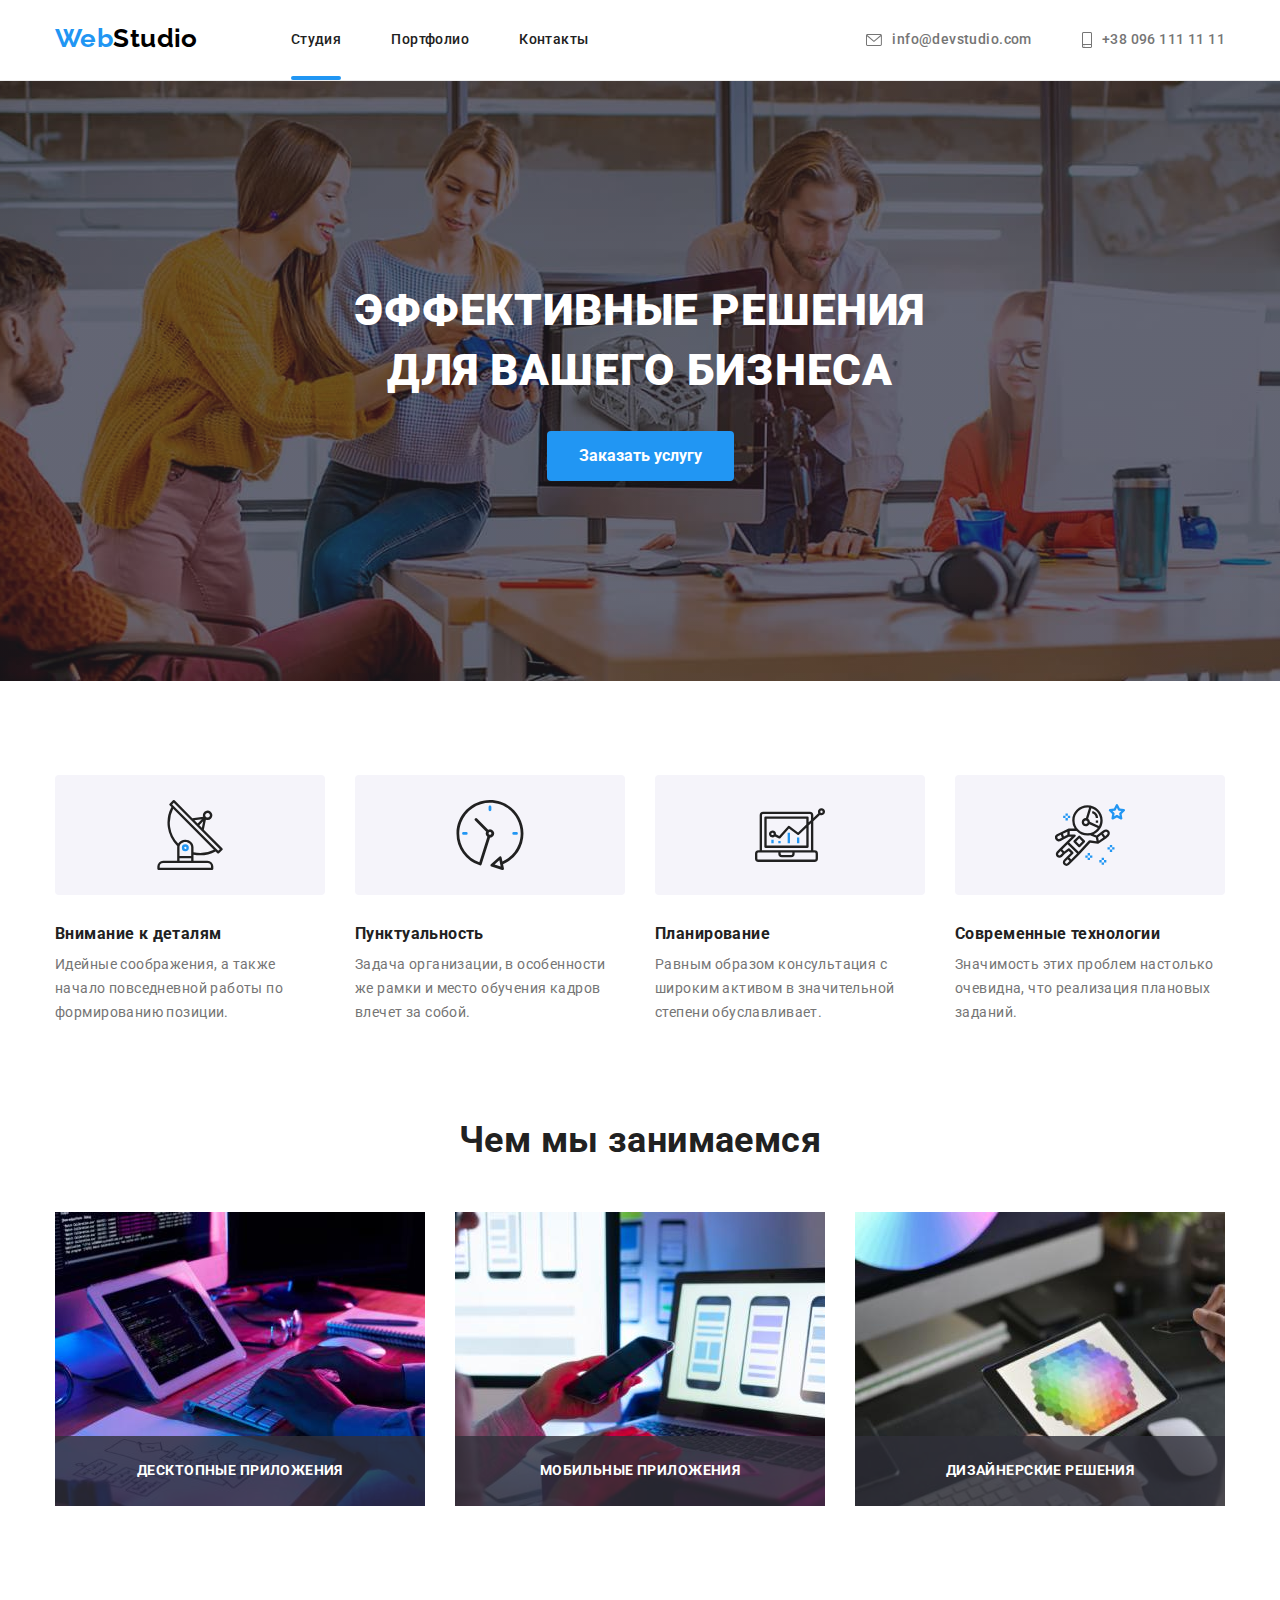
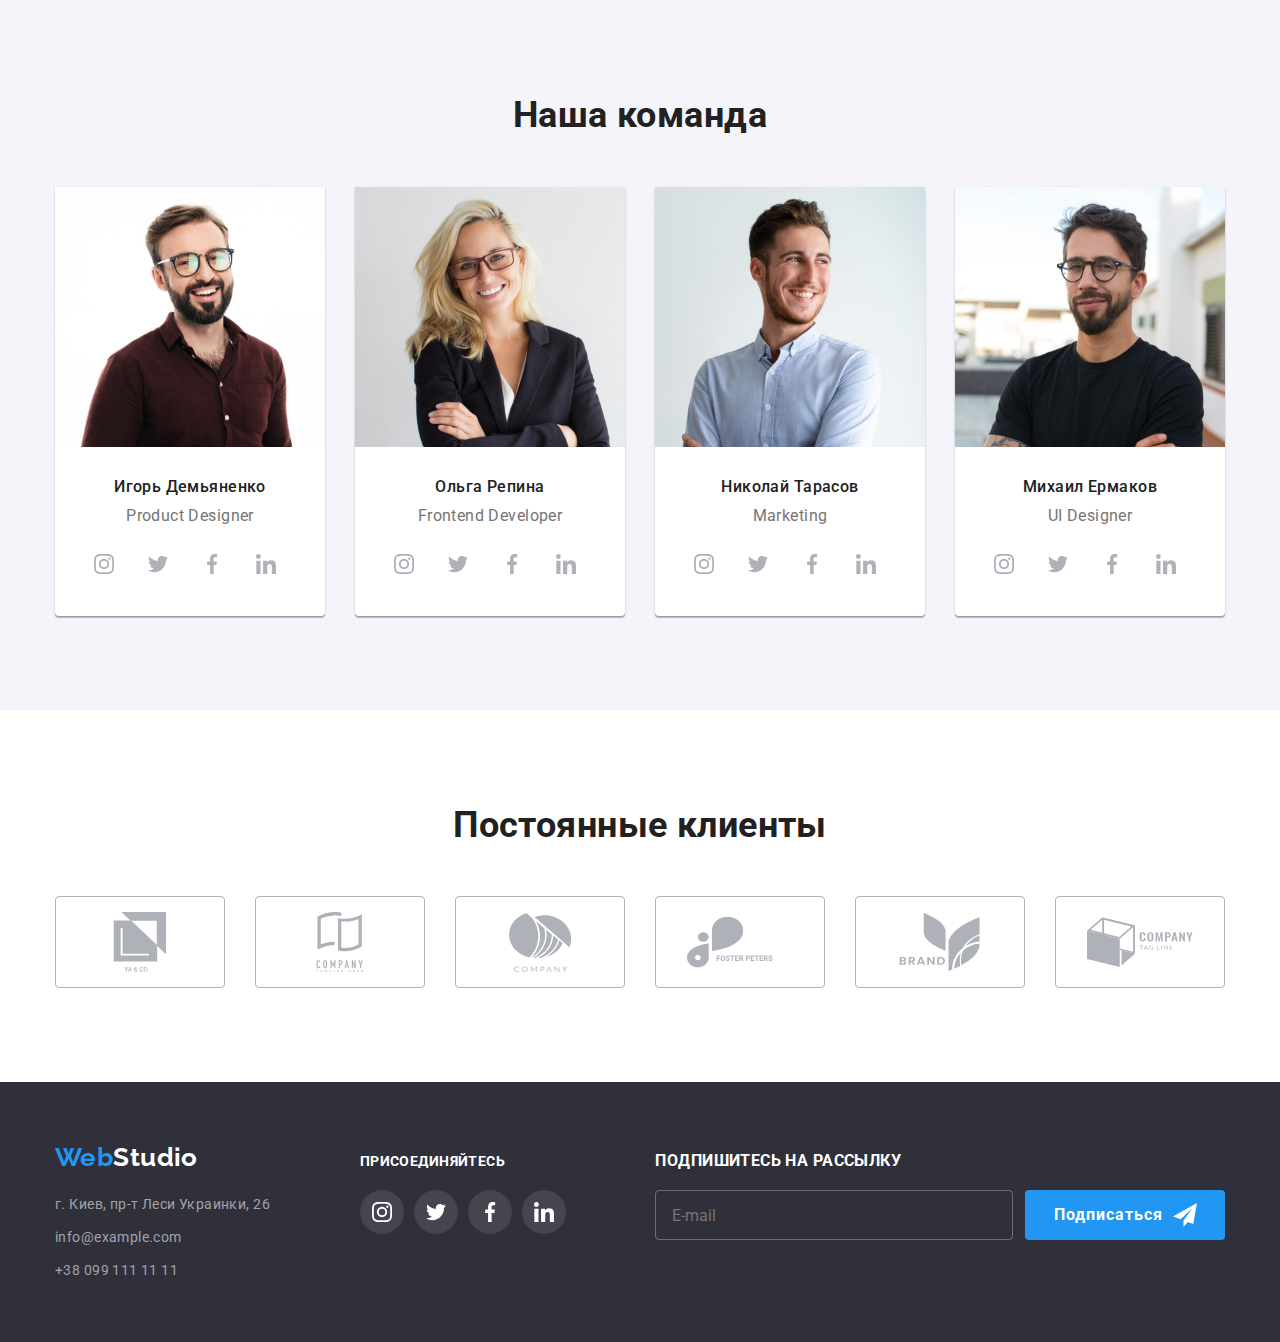
==== index.html @ 9d86557b "файлы с дз 7" ====
<!DOCTYPE html>
<html lang="ru">
<head>
<meta charset="UTF-8">
<meta name="viewport" content="width=device-width, initial-scale=1.0">
<title>Web Studio</title>
<link href="https://fonts.googleapis.com/css2?family=Raleway:wght@700&family=Roboto:wght@400;500;700;900&display=swap"
    rel="stylesheet">
<link rel="stylesheet" href="./css/modern-normalize.css">
<link rel="stylesheet" href="./css/main.min.css">
</head>
<body>

    <!-- header -->
    <header class="header">
        <div class="container header-container">
            <nav class="header-navigation">
                <a href="./index.html" class="header-logo__web">Web<span class="header-logo__studio">Studio</span></a>
                <ul class="header-nav">
                    <li class="header-nav__item">
                        <a href="./index.html" class="header-nav__link active">Студия</a>
                    </li>
                    <li class="header-nav__item">
                        <a href="./portfolio.html" class="header-nav__link">Портфолио</a>
                    </li>
                    <li class="header-nav__item">
                        <a href="#" class="header-nav__link">Контакты</a>
                    </li>
                </ul>
            </nav>
            <ul class="contacts">
                <li class="contacts__item">
                    <a href="mailto:info@devstudio.com" class="contacts__link">
                        <svg class="contacts__icon-mail" width="16" height="12">
                            <use href="./images/icons.svg#icon-envelope-hover"></use>
                        </svg>
                        info@devstudio.com
                    </a>
                </li>
                <li class="contacts__item">
                    <a href="tel:+380961111111" class="contacts__link">
                        <svg class="contacts__icon-smartphone" width="10" height="16">
                            <use href="./images/icons.svg#icon-smartphone"></use>
                        </svg>
                        +38 096 111 11 11
                    </a>
                </li>  
            </ul>
        </div>
    </header>

    <!-- main -->
    <main>
        <!-- hero section-->
        <section class="hero-section">
            <div class="container hero">
                <h1 class="hero__title">Эффективные решения для вашего бизнеса</h1>
                <button type="button" class="hero__button" data-modal-open>Заказать услугу</button>
            </div>
        </section>
        

        <!--feature section-->
        
        <section class="section feature-correct-section">
            <div class="container">
                <h2 class="visually-hidden">Особенности</h2>
                <ul class="feature">
                <li class="feature__item">
                    <div class="feature__icon-container">
                    <svg class="feature__icon" width="70" height="70">
                        <use href="./images/icons.svg#icon-antenna-1"></use>
                    </svg>
                    </div>
                    <h3 class="feature__title">Внимание к деталям</h3>
                    <p class="feature__text">Идейные соображения, а также начало повседневной работы по формированию позиции.</p>
                </li>
                <li class="feature__item">
                    <div class="feature__icon-container">
                    <svg class="pecularities-icon" width="70" height="70">
                        <use href="./images/icons.svg#icon-clock-1"></use>
                    </svg>
                    </div>
                    <h3 class="feature__title">Пунктуальность</h3>
                    <p class="feature__text">Задача организации, в особенности же рамки и место обучения кадров влечет за собой.</p>
                </li>
                <li class="feature__item">
                    <div class="feature__icon-container">
                    <svg class="pecularities-icon" width="70" height="70">
                        <use href="./images/icons.svg#icon-diagram-1"></use>
                    </svg>
                    </div>
                    <h3 class="feature__title">Планирование</h3>
                    <p class="feature__text">Равным образом консультация с широким активом в значительной степени обуславливает.</p>
                </li>
                <li class="feature__item">
                    <div class="feature__icon-container">
                    <svg class="pecularities-icon" width="70" height="70">
                        <use href="./images/icons.svg#icon-astronaut-1"></use>
                    </svg>
                    </div>
                    <h3 class="feature__title">Современные технологии</h3>
                    <p class="feature__text">Значимость этих проблем настолько очевидна, что реализация плановых заданий.</p>  
                </li>
                </ul>
            </div>
        </section>
        

        <!--what we do-->
        
        <section class="section">
            <div class="container employment">
                <h2 class="employment__title">Чем мы занимаемся</h2>

                <!--images what we do-->
                <ul class="employment__list">
                    <li class="employment__item">
                        <img src="./images/device1.jpg" alt="device1" width="370">
                        <p class="employment__text">Десктопные приложения</p>
                    </li>
                    <li class="employment__item">
                        <img src="./images/device2.jpg" alt="device2" width="370">
                        <p class="employment__text">Мобильные приложения</p>
                    </li>
                    <li class="employment__item">
                        <img src="./images/device3.jpg" alt="device3" width="370">
                        <p class="employment__text">Дизайнерские решения</p>
                    </li>
                </ul>
            </div>
        </section>

        <!--our team-->

        <section class="section team-correct-section">
            <div class="container team">
                <h2 class="team__title">Наша команда</h2>

                <!--photo our team-->
                <ul class="team__list">
                    <li class="team__item">
                        <img src="./images/igordemianenko.jpg" alt="Игорь Демьяненко" width="270">
                        <h3 class="team__subtitle">Игорь Демьяненко</h3>
                        <p class="team__text">Product Designer</p>
                        <ul class="team__social social-list">
                            <li class="social-list__item">
                                <a href="" class="social-list__link">
                                    <svg class="social-list__icon" width="20" height="20">
                                        <use href="./images/icons.svg#icon-instagram"></use>
                                    </svg>
                                </a>
                            </li>
                            <li class="social-list__item">
                                <a href="" class="social-list__link">
                                    <svg class="social-list__icon" width="20" height="20">
                                        <use href="./images/icons.svg#icon-twitter"></use>
                                    </svg>
                                </a>
                            </li>
                            <li class="social-list__item">
                                <a href="" class="social-list__link">
                                    <svg class="social-list__icon" width="20" height="20">
                                        <use href="./images/icons.svg#icon-facebook"></use>
                                    </svg>
                                </a>
                            </li>
                            <li class="social-list__item">
                                <a href="" class="social-list__link">
                                    <svg class="social-list__icon" width="20" height="20">
                                        <use href="./images/icons.svg#icon-linkedin"></use>
                                    </svg>
                                </a>
                            </li>
                        </ul>
                    </li>
                    <li class="team__item">
                        <img src="./images/OlgaRepina.jpg" alt="Ольга Репина" width="270">
                        <h3 class="team__subtitle">Ольга Репина</h3>
                        <p class="team__text">Frontend Developer</p>
                        <ul class="team__social social-list">
                            <li class="social-list__item">
                                <a href="" class="social-list__link">
                                    <svg class="social-list__icon" width="20" height="20">
                                        <use href="./images/icons.svg#icon-instagram"></use>
                                    </svg>
                                </a>
                            </li>
                            <li class="social-list__item">
                                <a href="" class="social-list__link">
                                    <svg class="social-list__icon" width="20" height="20">
                                        <use href="./images/icons.svg#icon-twitter"></use>
                                    </svg>
                                </a>
                            </li>
                            <li class="social-list__item">
                                <a href="" class="social-list__link">
                                    <svg class="social-list__icon" width="20" height="20">
                                        <use href="./images/icons.svg#icon-facebook"></use>
                                    </svg>
                                </a>
                            </li>
                            <li class="social-list__item">
                                <a href="" class="social-list__link">
                                    <svg class="social-list__icon" width="20" height="20">
                                        <use href="./images/icons.svg#icon-linkedin"></use>
                                    </svg>
                                </a>
                            </li>
                        </ul>
                    </li>
                    <li class="team__item">
                        <img src="./images/NikolayTarasov.jpg" alt="Николай Тарасов" width="270">
                        <h3 class="team__subtitle">Николай Тарасов</h3>
                        <p class="team__text">Marketing</p>
                        <ul class="team__social social-list">
                            <li class="social-list__item">
                                <a href="" class="social-list__link">
                                    <svg class="social-list__icon" width="20" height="20">
                                        <use href="./images/icons.svg#icon-instagram"></use>
                                    </svg>
                                </a>
                            </li>
                            <li class="social-list__item">
                                <a href="" class="social-list__link">
                                    <svg class="social-list__icon" width="20" height="20">
                                        <use href="./images/icons.svg#icon-twitter"></use>
                                    </svg>
                                </a>
                            </li>
                            <li class="social-list__item">
                                <a href="" class="social-list__link">
                                    <svg class="social-list__icon" width="20" height="20">
                                        <use href="./images/icons.svg#icon-facebook"></use>
                                    </svg>
                                </a>
                            </li>
                            <li class="social-list__item">
                                <a href="" class="social-list__link">
                                    <svg class="social-list__icon" width="20" height="20">
                                        <use href="./images/icons.svg#icon-linkedin"></use>
                                    </svg>
                                </a>
                            </li>
                        </ul>
                    </li>
                    <li class="team__item">
                        <img src="./images/mikhailermakov.jpg" alt="Михаил Ермаков" width="270">
                        <h3 class="team__subtitle">Михаил Ермаков</h3>
                        <p class="team__text">UI Designer</p>
                        <ul class="team__social social-list">
                            <li class="social-list__item">
                                <a href="" class="social-list__link">
                                    <svg class="social-list__icon" width="20" height="20">
                                        <use href="./images/icons.svg#icon-instagram"></use>
                                    </svg>
                                </a>
                            </li>
                            <li class="social-list__item">
                                <a href="" class="social-list__link">
                                    <svg class="social-list__icon" width="20" height="20">
                                        <use href="./images/icons.svg#icon-twitter"></use>
                                    </svg>
                                </a>
                            </li>
                            <li class="social-list__item">
                                <a href="" class="social-list__link">
                                    <svg class="social-list__icon" width="20" height="20">
                                        <use href="./images/icons.svg#icon-facebook"></use>
                                    </svg>
                                </a>
                            </li>
                            <li class="social-list__item">
                                <a href="" class="social-list__link">
                                    <svg class="social-list__icon" width="20" height="20">
                                        <use href="./images/icons.svg#icon-linkedin"></use>
                                    </svg>
                                </a>
                            </li>
                        </ul>
                    </li>
                </ul>
            </div>
        </section>

        <!-- Clients-->

        <section class="section">
            <div class="container clients">    
                <h2 class="clients__title">Постоянные клиенты</h2>
                <ul class="clients__list">
                    <li class="clients__item">
                        <a href="" class="clients__link">
                            <svg class="clients__icon" width="106" height="60">
                                <use href="./images/icons.svg#icon-groupyaco"></use>
                            </svg>
                        </a>
                    </li>
                    <li class="clients__item">
                        <a href="" class="clients__link">
                            <svg class="clients__icon" width="106" height="60">
                                <use href="./images/icons.svg#icon-company"></use>
                            </svg>
                        </a>
                    </li>
                    <li class="clients__item">
                        <a href="" class="clients__link">
                            <svg class="clients__icon" width="106" height="60">
                                <use href="./images/icons.svg#icon-company2"></use>
                            </svg>
                        </a>
                    </li>
                    <li class="clients__item">
                        <a href="" class="clients__link">
                            <svg class="clients__icon" width="106" height="60">
                                <use href="./images/icons.svg#icon-fosterpeters"></use>
                            </svg>
                        </a>
                    </li>
                    <li class="clients__item">
                        <a href="" class="clients__link">
                            <svg class="clients__icon" width="106" height="60">
                                <use href="./images/icons.svg#icon-brand"></use>
                            </svg>
                        </a>
                    </li>
                    <li class="clients__item">
                        <a href="" class="clients__link">
                            <svg class="clients__icon" width="106" height="60">
                                <use href="./images/icons.svg#icon-companytagline"></use>
                            </svg>
                        </a>
                    </li>
            </ul>
            </div>
        </section>
    </main>

    <!-- footer-->
    <footer class="footer">
        <div class="container footer-container-main">
            <div class="footer-container">  
                <a href="./index.html" class="footer-logo__web">Web<span class="footer-logo__studio">Studio</span></a>
                <address>
                    <ul class="footer-list address-list">
                        <li class="address-list__item"><a href="#" class="address-list__link">г. Киев, пр-т Леси Украинки, 26</a></li>
                        <li class="address-list__item"><a href="mailto:info@example.com" class="address-list__link">info@example.com</a></li>
                        <li class="address-list__item"><a href="tel:+380991111111" class="address-list__link">+38 099 111 11 11</a></li>
                    </ul>
                </address>
            </div>
            <div class="join-container">
                <h2 class="join-container__title">ПРИСОЕДИНЯЙТЕСЬ</h2>
                <ul class="join-container__list join-list">
                    <li class="join-list__item">
                        <a href="#" class="join-list__link">
                        <svg class="join-list__icon" width="20" height="20">
                            <use href="./images/icons.svg#icon-instagram"></use>
                        </svg>
                        </a>
                    </li>
                    <li class="join-list__item">
                        <a href="#" class="join-list__link">
                            <svg class="join-list__icon" width="20" height="20">
                                <use href="./images/icons.svg#icon-twitter"></use>
                            </svg>
                        </a>
                    </li>
                    <li class="join-list__item">
                        <a href="#" class="join-list__link">
                            <svg class="join-list__icon" width="20" height="20">
                                <use href="./images/icons.svg#icon-facebook"></use>
                            </svg>
                        </a>
                    </li>
                    <li class="join-list__item">
                        <a href="#" class="join-list__link">
                            <svg class="join-list__icon" width="20" height="20">
                                <use href="./images/icons.svg#icon-linkedin"></use>
                            </svg>
                        </a>
                    </li>
                </ul>
            </div>
            <div class="subscribe-container">
                <h3 class="subscribe-container__text">Подпишитесь на рассылку</h3>
                <div class="subscribe-container__form">
                    <form
                    action="#"
                    class="subscribe-form""
                    >
                        <label for="follow"></label>
                        <input type="text"
                        class="subscribe-form__input"
                        id="follow"
                        placeholder="E-mail"
                        />
                        <button type="submit" class="subscribe-form__button">Подписаться
                            <svg class="subscribe-form__icon" width="24" height="24">
                                <use href="./images/icons.svg#icon-send"></use>
                            </svg>
                        </button>
                    </form>
                </div>
            </div>
        </div>
    </footer>

    <!-- MODAL -->

    <div class="backdrop is-hidden" data-modal>
        <div class="modal">
            <button type="button" class="modal__close" data-modal-close>
                <svg class="modal__icon" width="18" height="18">
                    <use href="./images/icons.svg#icon-close"></use>
                </svg>
            </button>
            <p class="modal__title">Оставьте свои данные, мы вам перезвоним</p>
            <form action="#" class="modal-form">

                
                <div class="modal-form__field">
                    <label for="name" class="modal-form__label">Имя</label>
                    <div class="modal-form__wrap">
                        <input 
                        type="text" 
                        id="name"
                        name="user-name" 
                        class="modal-form__input"
                        />
                        <svg class="modal-form__icon" width="18" height="18">
                            <use href="./images/icons.svg#icon-name"></use>
                        </svg>
                    </div>
                </div>

                
                <div class="modal-form__field">
                    <label for="tel" class="modal-form__label">Телефон</label>
                    <div class="modal-form__wrap">
                        <input 
                        type="tel" 
                        id="tel"
                        name="user-tel" 
                        class="modal-form__input"
                        />
                        <svg class="modal-form__icon" width="18" height="18">
                            <use href="./images/icons.svg#icon-phone"></use>
                        </svg>
                    </div>
                </div>

                
                <div class="modal-form__field">
                    <label for="email" class="modal-form__label">Почта</label>
                    <div class="modal-form__wrap">
                        <input 
                        type="email" 
                        id="email"
                        name="user-email" 
                        class="modal-form__input"
                        />
                        <svg class="modal-form__icon" width="18" height="18">
                            <use href="./images/icons.svg#icon-email"></use>
                        </svg>
                    </div>
                </div>

                
                <div class="modal-form__field">
                    <label for="comments" class="modal-form__label">Комментарий</label>
                    <textarea 
                    class="modal-form__text"
                    name="comments" 
                    id="comments" 
                    placeholder="Введите текст"
                    ></textarea>
                </div>
                <div class="checkbox">
                    <input 
                    type="checkbox" 
                    name="policy" 
                    id="policy"
                    class="checkbox__input visually-hidden"
                    />
                    <label for="policy" class="checkbox__policy">
                    <svg class="checkbox__icon" width="11" height="8">
                        <use href="./images/icons.svg#icon-check"></use>
                    </svg> 
                    <span class="checkbox__item">
                    </span> Соглашаюсь с рассылкой и принимаю <a href="#" class="checkbox__link">Условия договора</a></label>
                </div>
                <button type="submit" class="modal__button">Отправить</button>
            </form>
        </div>
    </div>
    <script src="./js/modal.js"></script>
</body>
</html>
---- css/main.min.css ----
h1,h2,h3,h4,h5,h6,p{margin:0}ul{list-style:none;padding-left:0;margin:0}img{display:block;max-width:100%}button{cursor:pointer;font-family:inherit}body{max-width:1600px;font-family:"Roboto", sans-serif;font-size:14px;background-color:var(--background-color);color:var(--text-color);letter-spacing:0.03em}.container{width:1200px;margin-left:auto;margin-right:auto;padding-right:15px;padding-left:15px}:root{--text-color: #212121;--logo-color: #2196f3;--nav-hover-color: #2196f3;--title-color: #ffffff;--background-color: #ffffff;--our-team-background-color: #f5f4fa;--contacts-color: #757575;--headerlogo-color: #000000;--hero-background-color: #2f303a;--button-background-color: #2196f3;--button-color: #ffffff;--portfolio-text-color: #757575;--footer-background-color: #2f303a;--footer-logo-color: #ffffff;--address-footer-color: #ffffff90;--address-item-footer-color: #ffffff;--portfolio-button-background-color: #f5f4fa}.visually-hidden{position:absolute;white-space:nowrap;width:1px;height:1px;overflow:hidden;border:0;padding:0;clip:rect(0 0 0 0);clip-path:inset(50%);margin:-1px}.section{padding-top:94px;padding-bottom:94px}.feature-correct-section{padding-bottom:0}.team-correct-section{background-color:var(--our-team-background-color)}.header{border-bottom:1px solid #ececec}.header-container{align-items:center;display:flex;justify-content:space-between}.header-navigation{display:flex}.header-logo__web{padding:24px 0 25px 0;font-family:Raleway;font-weight:700;font-size:26px;line-height:1.15;color:var(--logo-color);text-decoration:none}.header-logo__studio{color:var(--headerlogo-color)}.header-nav{margin-left:93px;display:flex;font-weight:500;line-height:1.1}.header-nav__item:not(:last-child){margin-right:50px}.header-nav__link{position:relative;transition:color 250ms cubic-bezier(0.4, 0, 0.2, 1);display:block;padding-top:32px;padding-bottom:32px;text-decoration:none;color:var(--text-color)}.header-nav__link:hover,.header-nav__link:focus{color:var(--nav-hover-color)}.active::after{content:"";width:100%;height:4px;background-color:var(--nav-hover-color);border-radius:2px;position:absolute;bottom:0;left:0}.contacts{display:flex;font-weight:500;line-height:1.1;color:var(--contacts-color)}.contacts__item{display:flex;justify-content:center;align-items:center}.contacts__item:nth-last-child(2n){margin-right:50px}.contacts__link{transition:color 250ms cubic-bezier(0.4, 0, 0.2, 1);display:flex;justify-content:center;align-items:center;font-weight:500;line-height:1.1;color:var(--contacts-color);text-decoration:none;padding-top:32px;padding-bottom:32px}.contacts__link:hover,.contacts__link:focus{color:var(--logo-color)}.contacts__link:hover .contacts__icon-mail,.contacts__link:focus .contacts__icon-mail{fill:var(--button-background-color)}.contacts__link:hover .contacts__icon-smartphone,.contacts__link:focus .contacts__icon-smartphone{fill:var(--button-background-color)}.contacts__icon-mail,.contacts__icon-smartphone{margin-right:10px;fill:var(--contacts-color);transition:fill 250ms cubic-bezier(0.4, 0, 0.2, 1)}.hero-section{padding-top:200px;padding-bottom:200px;background-color:var(--hero-background-color);letter-spacing:0.06em;margin-left:auto;margin-right:auto;max-width:1600px;min-height:600px;background-image:linear-gradient(to right, rgba(47,48,58,0.4), rgba(47,48,58,0.4)),url(../images/titleimg.jpg);background-repeat:no-repeat;background-size:cover;background-position:center}.hero{display:flex;flex-direction:column;align-items:center}.hero__title{padding-right:252px;padding-left:252px;text-align:center;font-weight:900;font-size:44px;line-height:1.36;text-transform:uppercase;color:var(--title-color)}.hero__button{transition:box-shadow 250ms cubic-bezier(0.4, 0, 0.2, 1),transform 250ms cubic-bezier(0.4, 0, 0.2, 1);padding:10px 32px;border-radius:4px;border-style:none;margin-top:30px;font-weight:bold;font-size:16px;line-height:1.9;background-color:var(--button-background-color);color:var(--button-color)}.hero__button:hover,.hero__button:focus{box-shadow:0px 4px 4px rgba(0,0,0,0.15);transform:scale(1.02)}.feature{display:flex}.feature__item{margin-right:30px;width:100%}.feature__item:last-child{margin-right:0}.feature__icon-container{background-color:#f5f4fa;border-radius:4px;margin-bottom:30px;height:120px;width:270px;display:flex;justify-content:center;align-items:center}.feature__title{font-weight:bold;line-height:1.1;margin-bottom:10px}.feature__text{line-height:1.71;color:var(--contacts-color)}.employment__title{margin-bottom:50px;text-align:center;font-weight:bold;font-size:36px;line-height:1.2}.employment__list{display:flex}.employment__item{position:relative;margin-right:30px}.employment__item:last-child{margin-right:0}.employment__text{position:absolute;bottom:0;left:0;width:100%;min-height:70px;padding:27px 0;font-weight:bold;line-height:1.14;text-align:center;text-transform:uppercase;background-color:rgba(47,48,58,0.8);color:var(--title-color)}.team__title{text-align:center;margin-bottom:50px;font-weight:bold;font-size:36px;line-height:1.2}.team__list{display:flex}.team__item{text-align:center;margin-right:30px;background-color:var(--background-color);box-shadow:0px 1px 3px rgba(0,0,0,0.12),0px 1px 1px rgba(0,0,0,0.14),0px 2px 1px rgba(0,0,0,0.2);border-radius:0px 0px 4px 4px}.team__item:last-child{margin-right:0}.team__subtitle{margin-top:30px;margin-bottom:10px;font-weight:500;font-size:16px;line-height:1.2}.team__text{margin-bottom:16px;font-size:16px;line-height:1.2;color:var(--contacts-color)}.team__social{margin-bottom:30px}.social-list{display:flex;justify-content:center;align-items:center}.social-list__item{display:flex;width:44px;height:44px;margin-right:10px}.social-list__item:last-child{margin-right:10px}.social-list__link{transition:background-color 250ms cubic-bezier(0.4, 0, 0.2, 1);display:flex;justify-content:center;align-items:center;background-color:var(--background-color);border-radius:50%;width:100%;width:100%}.social-list__link:hover,.social-list__link:focus{background-color:#2196f3}.social-list__link:hover .social-list__icon,.social-list__link:focus .social-list__icon{fill:var(--background-color)}.social-list__icon{transition:fill 250ms cubic-bezier(0.4, 0, 0.2, 1);fill:#afb1b8}.clients__title{font-weight:bold;font-size:36px;line-height:1.17;text-align:center;color:var(--text-color);margin-bottom:50px}.clients__list{display:flex;justify-content:center;align-items:center}.clients__item{margin-right:30px;width:170px;height:92px;display:flex}.clients__item:last-child{margin-right:0}.clients__link{transition:border-color 250ms cubic-bezier(0.4, 0, 0.2, 1);display:flex;justify-content:center;align-items:center;width:100%;height:100%;border:1px solid #afb1b8;border-radius:4px}.clients__link:hover,.clients__link:focus{border-color:#2196f3}.clients__link:hover .clients__icon,.clients__link:focus .clients__icon{fill:#2196f3}.clients__icon{transition:fill 250ms cubic-bezier(0.4, 0, 0.2, 1);fill:#afb1b8}.footer-container-main{display:flex;align-items:baseline;justify-content:space-between}.footer-container{display:flex;flex-direction:column}.footer{padding-top:60px;padding-bottom:60px;background-color:var(--footer-background-color)}.footer-logo__web{font-family:Raleway;font-weight:bold;font-size:26px;line-height:1.2;color:var(--button-background-color);text-decoration:none}.footer-logo__studio{color:var(--button-color)}.address-list__link{transition:color 250ms cubic-bezier(0.4, 0, 0.2, 1);font-style:normal;line-height:1.7;color:var(--address-footer-color);text-decoration:none}.address-list__link:hover,.address-list__link:focus{color:var(--address-item-footer-color)}.footer-list{margin-top:20px}.address-list__item{margin-bottom:9px}.address-list__item:last-child{margin-bottom:0}.join-container{display:flex;justify-content:center;flex-direction:column}.join-container__title{font-weight:700;font-size:14px;line-height:1.14;color:var(--background-color)}.join-container__list{display:flex;justify-content:center;align-items:center;margin-top:20px}.join-list__item{display:flex;margin-right:10px;width:44px;height:44px}.join-list__item:last-child{margin-right:0px}.join-list__link{transition:background-color 250ms cubic-bezier(0.4, 0, 0.2, 1);display:flex;justify-content:center;align-items:center;width:100%;height:100%;background-color:rgba(255,255,255,0.1);border-radius:50%}.join-list__link:hover,.join-list__link:focus{background-color:#2196f3}.join-list__icon{fill:var(--background-color)}.subscribe-container__form{display:flex}.subscribe-form{display:flex;justify-content:center;align-items:center}.subscribe-container__text{margin-bottom:20px;line-height:1.14;text-transform:uppercase;color:var(--button-color)}.subscribe-form__input{width:358px;height:50px;padding:15px 16px;background-color:transparent;border:1px solid rgba(255,255,255,0.3);border-radius:4px;outline:none;font-size:16px;line-height:1.25;color:rgba(255,255,255,0.6)}.subscribe-form__button{display:flex;align-items:center;margin-left:12px;padding:10px 28px 10px 29px;background-color:var(--button-background-color);color:var(--button-color);border-radius:4px;border:none;text-align:center;font-weight:700;font-size:16px;line-height:1.87;letter-spacing:0.06em;transition:box-shadow 250ms cubic-bezier(0.4, 0, 0.2, 1),transform 250ms cubic-bezier(0.4, 0, 0.2, 1)}.subscribe-form__button:hover,.subscribe-form__button:focus{box-shadow:0px 4px 4px rgba(0,0,0,0.15);transform:scale(1.02)}.subscribe-form__icon{margin-left:10px;fill:var(--button-color)}.portfolio-section{padding-top:94px;padding-bottom:94px}.btn-list{display:flex;flex-wrap:wrap;justify-content:center;margin-bottom:54px;font-weight:500;font-size:16px;line-height:1.6}.btn-list__item>.btn-list__button{padding:6px 22px;margin-right:8px;font-weight:500;font-size:16px;line-height:1.62;text-align:center;color:var(--text-color);background-color:var(--portfolio-button-background-color);border-radius:4px;border-style:none;cursor:pointer}.btn-list__button{transition:background-color 250ms cubic-bezier(0.4, 0, 0.2, 1),color 250ms cubic-bezier(0.4, 0, 0.2, 1),box-shadow 250ms cubic-bezier(0.4, 0, 0.2, 1)}.btn-list__button:hover,.btn-list__button:focus{background-color:var(--button-background-color);color:var(--button-color);box-shadow:0px 3px 1px rgba(0,0,0,0.1),0px 1px 2px rgba(0,0,0,0.08),0px 2px 2px rgba(0,0,0,0.12)}.portfolio-list{display:flex;flex-wrap:wrap}.portfolio-list__item{margin-right:30px;margin-bottom:30px}.portfolio-list__item:last-child{margin-right:0}.portfolio-list__item:nth-child(3n){margin-right:0}.portfolio-list__item:nth-last-child(-n+3){margin-bottom:0}.portfolio-list__item:hover .portfolio-list__top-text{transform:translateY(0)}.portfolio-list__link{transition:box-shadow 250ms cubic-bezier(0.4, 0, 0.2, 1);display:block;text-decoration:none}.portfolio-list__link:hover,.portfolio-list__link:focus{box-shadow:0px 1px 1px rgba(0,0,0,0.12),0px 4px 4px rgba(0,0,0,0.06),1px 4px 6px rgba(0,0,0,0.16)}.portfolio-list__wrap{position:relative;overflow:hidden}.portfolio-list__top-text{position:absolute;transition:transform 250ms cubic-bezier(0.4, 0, 0.2, 1);transform:translateY(101%);top:0;left:0;padding:63px 24px;height:100%;background-color:rgba(33,150,243,0.9);font-size:18px;line-height:1.55;color:var(--title-color)}.portfolio-list__top-text:hover,.portfolio-list__top-text:focus{opacity:1}.portfolio-list__text-container{padding:20px 24px;border-bottom:1px solid #eeeeee;border-left:1px solid #eeeeee;border-right:1px solid #eeeeee}.portfolio-list__title{margin-bottom:4px;font-weight:bold;font-size:18px;line-height:2;color:var(--text-color)}.portfolio-list__text{font-size:16px;line-height:1.9;color:var(--portfolio-text-color)}.backdrop{position:fixed;top:0;left:0;transition:opacity 500ms linear, visibility 500ms linear;width:100vw;height:100vh;background-color:rgba(0,0,0,0.2)}.backdrop.is-hidden .modal{transform:rotate(70deg);transition:transform 500ms linear}.modal{position:absolute;top:50%;left:50%;transform-origin:bottom left;transform:translate(-50%, -50%);width:528px;min-height:581px;background-color:var(--background-color);box-shadow:0px 1px 3px rgba(0,0,0,0.12),0px 1px 1px rgba(0,0,0,0.14),0px 2px 1px rgba(0,0,0,0.2);border-radius:4px;transition:transform 500ms;padding:40px;display:flex;flex-direction:column;align-content:center}.modal__close{position:absolute;top:8px;right:8px;width:30px;height:30px;background-color:transparent;border:1px solid rgba(0,0,0,0.1);border-radius:50%;display:flex;align-items:center;justify-content:center;cursor:pointer;transition:fill 250ms cubic-bezier(0.4, 0, 0.2, 1)}.modal__close:focus,.modal__close :hover{fill:var(--button-background-color)}.is-hidden{visibility:101%;opacity:0;pointer-events:none}.modal__title{margin-bottom:12px;font-weight:bold;font-size:20px;line-height:1.15;text-align:center;color:var(--text-color)}.modal-form__field{margin-bottom:10px}.modal-form__input{padding-left:42px;width:448px;height:40px;border:1px solid rgba(33,33,33,0.2);border-radius:4px;outline:none;transition:fill 250ms cubic-bezier(0.4, 0, 0.2, 1),border-color 250ms cubic-bezier(0.4, 0, 0.2, 1);line-height:1.14;letter-spacing:0.01em;color:rgba(117,117,117,0.5)}.modal-form__input:focus{border-color:var(--button-background-color)}.modal-form__input:focus+.modal-form__icon{fill:var(--button-background-color)}.modal-form__wrap{position:relative}.modal-form__icon{position:absolute;top:50%;left:12px;transform:translateY(-50%)}.modal-form__label{display:block;margin-bottom:4px;font-size:12px;line-height:1,16;letter-spacing:0.01em;color:var(--contacts-color)}.modal-form__text{width:100%;height:120px;padding:12px 16px;outline:none;font-size:12px;line-height:1,16;letter-spacing:0.01em;color:var(--contacts-color);background-color:transparent;border:1px solid rgba(33,33,33,0.2);border-radius:4px;transition:border-color 250ms cubic-bezier(0.4, 0, 0.2, 1);resize:none}.modal-form__text:focus{border-color:var(--button-background-color)}.checkbox{position:relative;padding:0}.checkbox__policy{line-height:1.71;color:var(--contacts-color);display:flex;align-items:baseline;justify-content:center}.checkbox__item{width:16px;height:15px;border:2px solid #212121;border-radius:2px;display:block;margin-right:8px;margin-top:20px;transition:background-color 250ms cubic-bezier(0.4, 0, 0.2, 1),border 250ms cubic-bezier(0.4, 0, 0.2, 1)}.checkbox__link{line-height:1.71;text-decoration-line:underline;color:var(--nav-hover-color)}.checkbox__icon{position:absolute;top:23px;left:17px;fill:var(--background-color)}.checkbox__input:checked+.checkbox__policy .checkbox__item{background-color:var(--button-background-color);border:none}.modal__button{display:block;font-weight:700;font-size:16px;line-height:1.87;letter-spacing:0.06em;color:var(--button-color);background-color:var(--button-background-color);border-radius:4px;border:none;padding:10px 56px;cursor:pointer;margin:30px auto 0 auto;transition:box-shadow 250ms cubic-bezier(0.4, 0, 0.2, 1)}.modal__button:hover,.modal__button:focus{box-shadow:0px 4px 4px rgba(0,0,0,0.15)}
/*# sourceMappingURL=main.min.css.map */
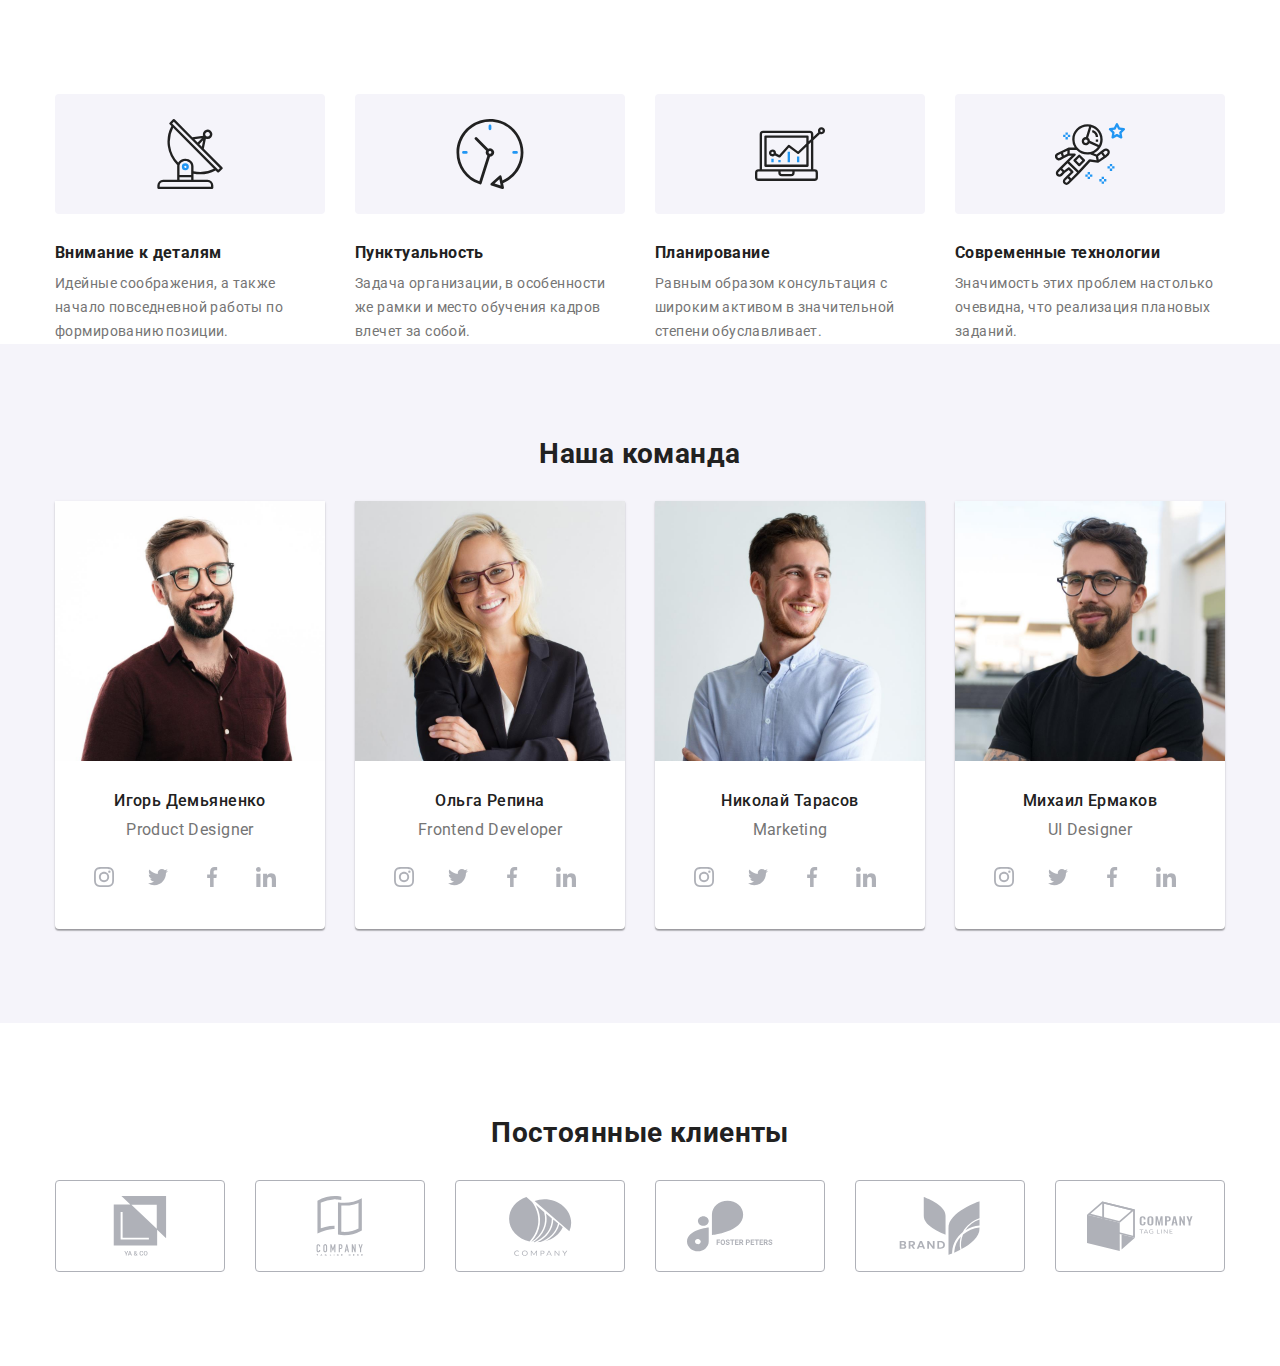
==== commit d1cb2ae0: "адаптивка команда, клиенты и что мы делаем" ====
--- a/index.html
+++ b/index.html
@@ -12,7 +12,7 @@
 <body>
 
     <!-- header -->
-    <header class="header">
+    <!-- <header class="header">
         <div class="container header-container">
             <nav class="header-navigation">
                 <a href="./index.html" class="header-logo__web">Web<span class="header-logo__studio">Studio</span></a>
@@ -47,17 +47,17 @@
                 </li>  
             </ul>
         </div>
-    </header>
+    </header> -->
 
     <!-- main -->
     <main>
         <!-- hero section-->
-        <section class="hero-section">
+        <!-- <section class="hero-section">
             <div class="container hero">
                 <h1 class="hero__title">Эффективные решения для вашего бизнеса</h1>
                 <button type="button" class="hero__button" data-modal-open>Заказать услугу</button>
             </div>
-        </section>
+        </section> -->
         
 
         <!--feature section-->
@@ -77,7 +77,7 @@
                 </li>
                 <li class="feature__item">
                     <div class="feature__icon-container">
-                    <svg class="pecularities-icon" width="70" height="70">
+                    <svg class="feature__icon" width="70" height="70">
                         <use href="./images/icons.svg#icon-clock-1"></use>
                     </svg>
                     </div>
@@ -86,7 +86,7 @@
                 </li>
                 <li class="feature__item">
                     <div class="feature__icon-container">
-                    <svg class="pecularities-icon" width="70" height="70">
+                    <svg class="feature__icon" width="70" height="70">
                         <use href="./images/icons.svg#icon-diagram-1"></use>
                     </svg>
                     </div>
@@ -95,7 +95,7 @@
                 </li>
                 <li class="feature__item">
                     <div class="feature__icon-container">
-                    <svg class="pecularities-icon" width="70" height="70">
+                    <svg class="feature__icon" width="70" height="70">
                         <use href="./images/icons.svg#icon-astronaut-1"></use>
                     </svg>
                     </div>
@@ -109,11 +109,9 @@
 
         <!--what we do-->
         
-        <section class="section">
+        <!-- <section class="section">
             <div class="container employment">
                 <h2 class="employment__title">Чем мы занимаемся</h2>
-
-                <!--images what we do-->
                 <ul class="employment__list">
                     <li class="employment__item">
                         <img src="./images/device1.jpg" alt="device1" width="370">
@@ -129,15 +127,13 @@
                     </li>
                 </ul>
             </div>
-        </section>
+        </section> -->
 
         <!--our team-->
 
         <section class="section team-correct-section">
             <div class="container team">
                 <h2 class="team__title">Наша команда</h2>
-
-                <!--photo our team-->
                 <ul class="team__list">
                     <li class="team__item">
                         <img src="./images/igordemianenko.jpg" alt="Игорь Демьяненко" width="270">
@@ -337,7 +333,7 @@
     </main>
 
     <!-- footer-->
-    <footer class="footer">
+    <!-- <footer class="footer">
         <div class="container footer-container-main">
             <div class="footer-container">  
                 <a href="./index.html" class="footer-logo__web">Web<span class="footer-logo__studio">Studio</span></a>
@@ -404,7 +400,7 @@
                 </div>
             </div>
         </div>
-    </footer>
+    </footer> -->
 
     <!-- MODAL -->
 
--- a/css/main.min.css
+++ b/css/main.min.css
@@ -1,2 +1,2 @@
-h1,h2,h3,h4,h5,h6,p{margin:0}ul{list-style:none;padding-left:0;margin:0}img{display:block;max-width:100%}button{cursor:pointer;font-family:inherit}body{max-width:1600px;font-family:"Roboto", sans-serif;font-size:14px;background-color:var(--background-color);color:var(--text-color);letter-spacing:0.03em}.container{width:1200px;margin-left:auto;margin-right:auto;padding-right:15px;padding-left:15px}:root{--text-color: #212121;--logo-color: #2196f3;--nav-hover-color: #2196f3;--title-color: #ffffff;--background-color: #ffffff;--our-team-background-color: #f5f4fa;--contacts-color: #757575;--headerlogo-color: #000000;--hero-background-color: #2f303a;--button-background-color: #2196f3;--button-color: #ffffff;--portfolio-text-color: #757575;--footer-background-color: #2f303a;--footer-logo-color: #ffffff;--address-footer-color: #ffffff90;--address-item-footer-color: #ffffff;--portfolio-button-background-color: #f5f4fa}.visually-hidden{position:absolute;white-space:nowrap;width:1px;height:1px;overflow:hidden;border:0;padding:0;clip:rect(0 0 0 0);clip-path:inset(50%);margin:-1px}.section{padding-top:94px;padding-bottom:94px}.feature-correct-section{padding-bottom:0}.team-correct-section{background-color:var(--our-team-background-color)}.header{border-bottom:1px solid #ececec}.header-container{align-items:center;display:flex;justify-content:space-between}.header-navigation{display:flex}.header-logo__web{padding:24px 0 25px 0;font-family:Raleway;font-weight:700;font-size:26px;line-height:1.15;color:var(--logo-color);text-decoration:none}.header-logo__studio{color:var(--headerlogo-color)}.header-nav{margin-left:93px;display:flex;font-weight:500;line-height:1.1}.header-nav__item:not(:last-child){margin-right:50px}.header-nav__link{position:relative;transition:color 250ms cubic-bezier(0.4, 0, 0.2, 1);display:block;padding-top:32px;padding-bottom:32px;text-decoration:none;color:var(--text-color)}.header-nav__link:hover,.header-nav__link:focus{color:var(--nav-hover-color)}.active::after{content:"";width:100%;height:4px;background-color:var(--nav-hover-color);border-radius:2px;position:absolute;bottom:0;left:0}.contacts{display:flex;font-weight:500;line-height:1.1;color:var(--contacts-color)}.contacts__item{display:flex;justify-content:center;align-items:center}.contacts__item:nth-last-child(2n){margin-right:50px}.contacts__link{transition:color 250ms cubic-bezier(0.4, 0, 0.2, 1);display:flex;justify-content:center;align-items:center;font-weight:500;line-height:1.1;color:var(--contacts-color);text-decoration:none;padding-top:32px;padding-bottom:32px}.contacts__link:hover,.contacts__link:focus{color:var(--logo-color)}.contacts__link:hover .contacts__icon-mail,.contacts__link:focus .contacts__icon-mail{fill:var(--button-background-color)}.contacts__link:hover .contacts__icon-smartphone,.contacts__link:focus .contacts__icon-smartphone{fill:var(--button-background-color)}.contacts__icon-mail,.contacts__icon-smartphone{margin-right:10px;fill:var(--contacts-color);transition:fill 250ms cubic-bezier(0.4, 0, 0.2, 1)}.hero-section{padding-top:200px;padding-bottom:200px;background-color:var(--hero-background-color);letter-spacing:0.06em;margin-left:auto;margin-right:auto;max-width:1600px;min-height:600px;background-image:linear-gradient(to right, rgba(47,48,58,0.4), rgba(47,48,58,0.4)),url(../images/titleimg.jpg);background-repeat:no-repeat;background-size:cover;background-position:center}.hero{display:flex;flex-direction:column;align-items:center}.hero__title{padding-right:252px;padding-left:252px;text-align:center;font-weight:900;font-size:44px;line-height:1.36;text-transform:uppercase;color:var(--title-color)}.hero__button{transition:box-shadow 250ms cubic-bezier(0.4, 0, 0.2, 1),transform 250ms cubic-bezier(0.4, 0, 0.2, 1);padding:10px 32px;border-radius:4px;border-style:none;margin-top:30px;font-weight:bold;font-size:16px;line-height:1.9;background-color:var(--button-background-color);color:var(--button-color)}.hero__button:hover,.hero__button:focus{box-shadow:0px 4px 4px rgba(0,0,0,0.15);transform:scale(1.02)}.feature{display:flex}.feature__item{margin-right:30px;width:100%}.feature__item:last-child{margin-right:0}.feature__icon-container{background-color:#f5f4fa;border-radius:4px;margin-bottom:30px;height:120px;width:270px;display:flex;justify-content:center;align-items:center}.feature__title{font-weight:bold;line-height:1.1;margin-bottom:10px}.feature__text{line-height:1.71;color:var(--contacts-color)}.employment__title{margin-bottom:50px;text-align:center;font-weight:bold;font-size:36px;line-height:1.2}.employment__list{display:flex}.employment__item{position:relative;margin-right:30px}.employment__item:last-child{margin-right:0}.employment__text{position:absolute;bottom:0;left:0;width:100%;min-height:70px;padding:27px 0;font-weight:bold;line-height:1.14;text-align:center;text-transform:uppercase;background-color:rgba(47,48,58,0.8);color:var(--title-color)}.team__title{text-align:center;margin-bottom:50px;font-weight:bold;font-size:36px;line-height:1.2}.team__list{display:flex}.team__item{text-align:center;margin-right:30px;background-color:var(--background-color);box-shadow:0px 1px 3px rgba(0,0,0,0.12),0px 1px 1px rgba(0,0,0,0.14),0px 2px 1px rgba(0,0,0,0.2);border-radius:0px 0px 4px 4px}.team__item:last-child{margin-right:0}.team__subtitle{margin-top:30px;margin-bottom:10px;font-weight:500;font-size:16px;line-height:1.2}.team__text{margin-bottom:16px;font-size:16px;line-height:1.2;color:var(--contacts-color)}.team__social{margin-bottom:30px}.social-list{display:flex;justify-content:center;align-items:center}.social-list__item{display:flex;width:44px;height:44px;margin-right:10px}.social-list__item:last-child{margin-right:10px}.social-list__link{transition:background-color 250ms cubic-bezier(0.4, 0, 0.2, 1);display:flex;justify-content:center;align-items:center;background-color:var(--background-color);border-radius:50%;width:100%;width:100%}.social-list__link:hover,.social-list__link:focus{background-color:#2196f3}.social-list__link:hover .social-list__icon,.social-list__link:focus .social-list__icon{fill:var(--background-color)}.social-list__icon{transition:fill 250ms cubic-bezier(0.4, 0, 0.2, 1);fill:#afb1b8}.clients__title{font-weight:bold;font-size:36px;line-height:1.17;text-align:center;color:var(--text-color);margin-bottom:50px}.clients__list{display:flex;justify-content:center;align-items:center}.clients__item{margin-right:30px;width:170px;height:92px;display:flex}.clients__item:last-child{margin-right:0}.clients__link{transition:border-color 250ms cubic-bezier(0.4, 0, 0.2, 1);display:flex;justify-content:center;align-items:center;width:100%;height:100%;border:1px solid #afb1b8;border-radius:4px}.clients__link:hover,.clients__link:focus{border-color:#2196f3}.clients__link:hover .clients__icon,.clients__link:focus .clients__icon{fill:#2196f3}.clients__icon{transition:fill 250ms cubic-bezier(0.4, 0, 0.2, 1);fill:#afb1b8}.footer-container-main{display:flex;align-items:baseline;justify-content:space-between}.footer-container{display:flex;flex-direction:column}.footer{padding-top:60px;padding-bottom:60px;background-color:var(--footer-background-color)}.footer-logo__web{font-family:Raleway;font-weight:bold;font-size:26px;line-height:1.2;color:var(--button-background-color);text-decoration:none}.footer-logo__studio{color:var(--button-color)}.address-list__link{transition:color 250ms cubic-bezier(0.4, 0, 0.2, 1);font-style:normal;line-height:1.7;color:var(--address-footer-color);text-decoration:none}.address-list__link:hover,.address-list__link:focus{color:var(--address-item-footer-color)}.footer-list{margin-top:20px}.address-list__item{margin-bottom:9px}.address-list__item:last-child{margin-bottom:0}.join-container{display:flex;justify-content:center;flex-direction:column}.join-container__title{font-weight:700;font-size:14px;line-height:1.14;color:var(--background-color)}.join-container__list{display:flex;justify-content:center;align-items:center;margin-top:20px}.join-list__item{display:flex;margin-right:10px;width:44px;height:44px}.join-list__item:last-child{margin-right:0px}.join-list__link{transition:background-color 250ms cubic-bezier(0.4, 0, 0.2, 1);display:flex;justify-content:center;align-items:center;width:100%;height:100%;background-color:rgba(255,255,255,0.1);border-radius:50%}.join-list__link:hover,.join-list__link:focus{background-color:#2196f3}.join-list__icon{fill:var(--background-color)}.subscribe-container__form{display:flex}.subscribe-form{display:flex;justify-content:center;align-items:center}.subscribe-container__text{margin-bottom:20px;line-height:1.14;text-transform:uppercase;color:var(--button-color)}.subscribe-form__input{width:358px;height:50px;padding:15px 16px;background-color:transparent;border:1px solid rgba(255,255,255,0.3);border-radius:4px;outline:none;font-size:16px;line-height:1.25;color:rgba(255,255,255,0.6)}.subscribe-form__button{display:flex;align-items:center;margin-left:12px;padding:10px 28px 10px 29px;background-color:var(--button-background-color);color:var(--button-color);border-radius:4px;border:none;text-align:center;font-weight:700;font-size:16px;line-height:1.87;letter-spacing:0.06em;transition:box-shadow 250ms cubic-bezier(0.4, 0, 0.2, 1),transform 250ms cubic-bezier(0.4, 0, 0.2, 1)}.subscribe-form__button:hover,.subscribe-form__button:focus{box-shadow:0px 4px 4px rgba(0,0,0,0.15);transform:scale(1.02)}.subscribe-form__icon{margin-left:10px;fill:var(--button-color)}.portfolio-section{padding-top:94px;padding-bottom:94px}.btn-list{display:flex;flex-wrap:wrap;justify-content:center;margin-bottom:54px;font-weight:500;font-size:16px;line-height:1.6}.btn-list__item>.btn-list__button{padding:6px 22px;margin-right:8px;font-weight:500;font-size:16px;line-height:1.62;text-align:center;color:var(--text-color);background-color:var(--portfolio-button-background-color);border-radius:4px;border-style:none;cursor:pointer}.btn-list__button{transition:background-color 250ms cubic-bezier(0.4, 0, 0.2, 1),color 250ms cubic-bezier(0.4, 0, 0.2, 1),box-shadow 250ms cubic-bezier(0.4, 0, 0.2, 1)}.btn-list__button:hover,.btn-list__button:focus{background-color:var(--button-background-color);color:var(--button-color);box-shadow:0px 3px 1px rgba(0,0,0,0.1),0px 1px 2px rgba(0,0,0,0.08),0px 2px 2px rgba(0,0,0,0.12)}.portfolio-list{display:flex;flex-wrap:wrap}.portfolio-list__item{margin-right:30px;margin-bottom:30px}.portfolio-list__item:last-child{margin-right:0}.portfolio-list__item:nth-child(3n){margin-right:0}.portfolio-list__item:nth-last-child(-n+3){margin-bottom:0}.portfolio-list__item:hover .portfolio-list__top-text{transform:translateY(0)}.portfolio-list__link{transition:box-shadow 250ms cubic-bezier(0.4, 0, 0.2, 1);display:block;text-decoration:none}.portfolio-list__link:hover,.portfolio-list__link:focus{box-shadow:0px 1px 1px rgba(0,0,0,0.12),0px 4px 4px rgba(0,0,0,0.06),1px 4px 6px rgba(0,0,0,0.16)}.portfolio-list__wrap{position:relative;overflow:hidden}.portfolio-list__top-text{position:absolute;transition:transform 250ms cubic-bezier(0.4, 0, 0.2, 1);transform:translateY(101%);top:0;left:0;padding:63px 24px;height:100%;background-color:rgba(33,150,243,0.9);font-size:18px;line-height:1.55;color:var(--title-color)}.portfolio-list__top-text:hover,.portfolio-list__top-text:focus{opacity:1}.portfolio-list__text-container{padding:20px 24px;border-bottom:1px solid #eeeeee;border-left:1px solid #eeeeee;border-right:1px solid #eeeeee}.portfolio-list__title{margin-bottom:4px;font-weight:bold;font-size:18px;line-height:2;color:var(--text-color)}.portfolio-list__text{font-size:16px;line-height:1.9;color:var(--portfolio-text-color)}.backdrop{position:fixed;top:0;left:0;transition:opacity 500ms linear, visibility 500ms linear;width:100vw;height:100vh;background-color:rgba(0,0,0,0.2)}.backdrop.is-hidden .modal{transform:rotate(70deg);transition:transform 500ms linear}.modal{position:absolute;top:50%;left:50%;transform-origin:bottom left;transform:translate(-50%, -50%);width:528px;min-height:581px;background-color:var(--background-color);box-shadow:0px 1px 3px rgba(0,0,0,0.12),0px 1px 1px rgba(0,0,0,0.14),0px 2px 1px rgba(0,0,0,0.2);border-radius:4px;transition:transform 500ms;padding:40px;display:flex;flex-direction:column;align-content:center}.modal__close{position:absolute;top:8px;right:8px;width:30px;height:30px;background-color:transparent;border:1px solid rgba(0,0,0,0.1);border-radius:50%;display:flex;align-items:center;justify-content:center;cursor:pointer;transition:fill 250ms cubic-bezier(0.4, 0, 0.2, 1)}.modal__close:focus,.modal__close :hover{fill:var(--button-background-color)}.is-hidden{visibility:101%;opacity:0;pointer-events:none}.modal__title{margin-bottom:12px;font-weight:bold;font-size:20px;line-height:1.15;text-align:center;color:var(--text-color)}.modal-form__field{margin-bottom:10px}.modal-form__input{padding-left:42px;width:448px;height:40px;border:1px solid rgba(33,33,33,0.2);border-radius:4px;outline:none;transition:fill 250ms cubic-bezier(0.4, 0, 0.2, 1),border-color 250ms cubic-bezier(0.4, 0, 0.2, 1);line-height:1.14;letter-spacing:0.01em;color:rgba(117,117,117,0.5)}.modal-form__input:focus{border-color:var(--button-background-color)}.modal-form__input:focus+.modal-form__icon{fill:var(--button-background-color)}.modal-form__wrap{position:relative}.modal-form__icon{position:absolute;top:50%;left:12px;transform:translateY(-50%)}.modal-form__label{display:block;margin-bottom:4px;font-size:12px;line-height:1,16;letter-spacing:0.01em;color:var(--contacts-color)}.modal-form__text{width:100%;height:120px;padding:12px 16px;outline:none;font-size:12px;line-height:1,16;letter-spacing:0.01em;color:var(--contacts-color);background-color:transparent;border:1px solid rgba(33,33,33,0.2);border-radius:4px;transition:border-color 250ms cubic-bezier(0.4, 0, 0.2, 1);resize:none}.modal-form__text:focus{border-color:var(--button-background-color)}.checkbox{position:relative;padding:0}.checkbox__policy{line-height:1.71;color:var(--contacts-color);display:flex;align-items:baseline;justify-content:center}.checkbox__item{width:16px;height:15px;border:2px solid #212121;border-radius:2px;display:block;margin-right:8px;margin-top:20px;transition:background-color 250ms cubic-bezier(0.4, 0, 0.2, 1),border 250ms cubic-bezier(0.4, 0, 0.2, 1)}.checkbox__link{line-height:1.71;text-decoration-line:underline;color:var(--nav-hover-color)}.checkbox__icon{position:absolute;top:23px;left:17px;fill:var(--background-color)}.checkbox__input:checked+.checkbox__policy .checkbox__item{background-color:var(--button-background-color);border:none}.modal__button{display:block;font-weight:700;font-size:16px;line-height:1.87;letter-spacing:0.06em;color:var(--button-color);background-color:var(--button-background-color);border-radius:4px;border:none;padding:10px 56px;cursor:pointer;margin:30px auto 0 auto;transition:box-shadow 250ms cubic-bezier(0.4, 0, 0.2, 1)}.modal__button:hover,.modal__button:focus{box-shadow:0px 4px 4px rgba(0,0,0,0.15)}
+h1,h2,h3,h4,h5,h6,p{margin:0}ul{list-style:none;padding-left:0;margin:0}img{display:block;max-width:100%;height:auto}button{cursor:pointer;font-family:inherit}body{max-width:1600px;font-family:"Roboto", sans-serif;font-size:14px;background-color:var(--background-color);color:var(--text-color);letter-spacing:0.03em}.container{width:100%;margin-left:auto;margin-right:auto;padding-right:15px;padding-left:15px}@media screen and (min-width: 480px){.container{width:450px}}@media screen and (min-width: 768px){.container{width:738px}}@media screen and (min-width: 1200px){.container{width:1200px}}:root{--text-color: #212121;--logo-color: #2196f3;--nav-hover-color: #2196f3;--title-color: #ffffff;--background-color: #ffffff;--our-team-background-color: #f5f4fa;--contacts-color: #757575;--headerlogo-color: #000000;--hero-background-color: #2f303a;--button-background-color: #2196f3;--button-color: #ffffff;--portfolio-text-color: #757575;--footer-background-color: #2f303a;--footer-logo-color: #ffffff;--address-footer-color: #ffffff90;--address-item-footer-color: #ffffff;--portfolio-button-background-color: #f5f4fa}.visually-hidden{position:absolute;white-space:nowrap;width:1px;height:1px;overflow:hidden;border:0;padding:0;clip:rect(0 0 0 0);clip-path:inset(50%);margin:-1px}.section{padding-top:60px;padding-bottom:60px}@media screen and (min-width: 1200px){.section{padding-top:94px;padding-bottom:94px}}@media screen and (min-width: 1200px){.feature-correct-section{padding-bottom:0}}.team-correct-section{background-color:var(--our-team-background-color)}.header{border-bottom:1px solid #ececec}.header-container{align-items:center;display:flex;justify-content:space-between}.header-navigation{display:flex}.header-logo__web{padding:24px 0 25px 0;font-family:Raleway;font-weight:700;font-size:26px;line-height:1.15;color:var(--logo-color);text-decoration:none}.header-logo__studio{color:var(--headerlogo-color)}.header-nav{margin-left:93px;display:flex;font-weight:500;line-height:1.1}.header-nav__item:not(:last-child){margin-right:50px}.header-nav__link{position:relative;transition:color 250ms cubic-bezier(0.4, 0, 0.2, 1);display:block;padding-top:32px;padding-bottom:32px;text-decoration:none;color:var(--text-color)}.header-nav__link:hover,.header-nav__link:focus{color:var(--nav-hover-color)}.active::after{content:"";width:100%;height:4px;background-color:var(--nav-hover-color);border-radius:2px;position:absolute;bottom:0;left:0}.contacts{display:flex;font-weight:500;line-height:1.1;color:var(--contacts-color)}.contacts__item{display:flex;justify-content:center;align-items:center}.contacts__item:nth-last-child(2n){margin-right:50px}.contacts__link{transition:color 250ms cubic-bezier(0.4, 0, 0.2, 1);display:flex;justify-content:center;align-items:center;font-weight:500;line-height:1.1;color:var(--contacts-color);text-decoration:none;padding-top:32px;padding-bottom:32px}.contacts__link:hover,.contacts__link:focus{color:var(--logo-color)}.contacts__link:hover .contacts__icon-mail,.contacts__link:focus .contacts__icon-mail{fill:var(--button-background-color)}.contacts__link:hover .contacts__icon-smartphone,.contacts__link:focus .contacts__icon-smartphone{fill:var(--button-background-color)}.contacts__icon-mail,.contacts__icon-smartphone{margin-right:10px;fill:var(--contacts-color);transition:fill 250ms cubic-bezier(0.4, 0, 0.2, 1)}.hero-section{padding-top:200px;padding-bottom:200px;background-color:var(--hero-background-color);letter-spacing:0.06em;margin-left:auto;margin-right:auto;max-width:1600px;min-height:600px;background-image:linear-gradient(to right, rgba(47,48,58,0.4), rgba(47,48,58,0.4)),url(../images/titleimg.jpg);background-repeat:no-repeat;background-size:cover;background-position:center}.hero{display:flex;flex-direction:column;align-items:center}.hero__title{padding-right:252px;padding-left:252px;text-align:center;font-weight:900;font-size:44px;line-height:1.36;text-transform:uppercase;color:var(--title-color)}.hero__button{transition:box-shadow 250ms cubic-bezier(0.4, 0, 0.2, 1),transform 250ms cubic-bezier(0.4, 0, 0.2, 1);padding:10px 32px;border-radius:4px;border-style:none;margin-top:30px;font-weight:bold;font-size:16px;line-height:1.9;background-color:var(--button-background-color);color:var(--button-color)}.hero__button:hover,.hero__button:focus{box-shadow:0px 4px 4px rgba(0,0,0,0.15);transform:scale(1.02)}@media screen and (min-width: 768px){.feature{display:flex;flex-wrap:wrap;margin-left:-30px}}.feature__item{margin-bottom:30px}.feature__item:last-child{margin-bottom:0}@media screen and (min-width: 768px){.feature__item{flex-basis:calc(100% / 2 - 30px);margin-left:30px}}@media screen and (min-width: 1200px){.feature__item{flex-basis:calc(100% / 4 - 30px);margin-bottom:0}}.feature__icon-container{background-color:#f5f4fa;border-radius:4px;margin-bottom:30px;height:120px;display:flex;justify-content:center;align-items:center}.feature__title{font-weight:bold;line-height:1.1;margin-bottom:10px}.feature__text{line-height:1.71;color:var(--contacts-color)}.employment__title{margin-bottom:50px;text-align:center;font-weight:bold;font-size:36px;line-height:1.2}.employment__list{display:flex}.employment__item{position:relative;margin-right:30px}.employment__item:last-child{margin-right:0}.employment__text{position:absolute;bottom:0;left:0;width:100%;min-height:70px;padding:27px 0;font-weight:bold;line-height:1.14;text-align:center;text-transform:uppercase;background-color:rgba(47,48,58,0.8);color:var(--title-color)}.team__title{text-align:center;font-weight:700;font-size:28px;line-height:1.17}@media screen and (min-width: 768px){.team__list{display:flex;flex-wrap:wrap;margin-left:-30px}}.team__item{text-align:center;margin-top:30px;padding-bottom:30px;background-color:var(--background-color);box-shadow:0px 1px 3px rgba(0,0,0,0.12),0px 1px 1px rgba(0,0,0,0.14),0px 2px 1px rgba(0,0,0,0.2);border-radius:0px 0px 4px 4px}.team__item img{width:100%}@media screen and (min-width: 768px){.team__item{flex-basis:calc(100% / 2 - 30px);margin-left:30px}}@media screen and (min-width: 1200px){.team__item{flex-basis:calc(100% / 4 - 30px);margin-bottom:0}}.team__subtitle{margin-top:30px;margin-bottom:10px;font-weight:500;font-size:16px;line-height:1.2}.team__text{margin-bottom:16px;font-size:16px;line-height:1.2;color:var(--contacts-color)}.social-list{display:flex;justify-content:center;align-items:center}.social-list__item{display:flex;width:44px;height:44px;margin-right:10px}.social-list__item:last-child{margin-right:10px}.social-list__link{transition:background-color 250ms cubic-bezier(0.4, 0, 0.2, 1);display:flex;justify-content:center;align-items:center;background-color:var(--background-color);border-radius:50%;width:100%;width:100%}.social-list__link:hover,.social-list__link:focus{background-color:#2196f3}.social-list__link:hover .social-list__icon,.social-list__link:focus .social-list__icon{fill:var(--background-color)}.social-list__icon{transition:fill 250ms cubic-bezier(0.4, 0, 0.2, 1);fill:#afb1b8}.clients__title{font-weight:700;font-size:28px;line-height:1.17;text-align:center;color:var(--text-color);margin-bottom:30px}.clients__list{display:flex;flex-wrap:wrap;margin-left:-30px;margin-bottom:-30px}.clients__item{width:210px;height:92px;flex-basis:calc(100% / 2 - 30px);margin-left:30px;margin-bottom:30px}@media screen and (min-width: 768px){.clients__item{flex-basis:calc(100% / 3 - 30px);margin-left:30px}}@media screen and (min-width: 1200px){.clients__item{flex-basis:calc(100% / 6 - 30px)}}.clients__link{transition:border-color 250ms cubic-bezier(0.4, 0, 0.2, 1);display:flex;justify-content:center;align-items:center;width:100%;height:100%;border:1px solid #afb1b8;border-radius:4px}.clients__link:hover,.clients__link:focus{border-color:#2196f3}.clients__link:hover .clients__icon,.clients__link:focus .clients__icon{fill:#2196f3}.clients__icon{transition:fill 250ms cubic-bezier(0.4, 0, 0.2, 1);fill:#afb1b8}.footer-container-main{display:flex;align-items:baseline;justify-content:space-between}.footer-container{display:flex;flex-direction:column}.footer{padding-top:60px;padding-bottom:60px;background-color:var(--footer-background-color)}.footer-logo__web{font-family:Raleway;font-weight:bold;font-size:26px;line-height:1.2;color:var(--button-background-color);text-decoration:none}.footer-logo__studio{color:var(--button-color)}.address-list__link{transition:color 250ms cubic-bezier(0.4, 0, 0.2, 1);font-style:normal;line-height:1.7;color:var(--address-footer-color);text-decoration:none}.address-list__link:hover,.address-list__link:focus{color:var(--address-item-footer-color)}.footer-list{margin-top:20px}.address-list__item{margin-bottom:9px}.address-list__item:last-child{margin-bottom:0}.join-container{display:flex;justify-content:center;flex-direction:column}.join-container__title{font-weight:700;font-size:14px;line-height:1.14;color:var(--background-color)}.join-container__list{display:flex;justify-content:center;align-items:center;margin-top:20px}.join-list__item{display:flex;margin-right:10px;width:44px;height:44px}.join-list__item:last-child{margin-right:0px}.join-list__link{transition:background-color 250ms cubic-bezier(0.4, 0, 0.2, 1);display:flex;justify-content:center;align-items:center;width:100%;height:100%;background-color:rgba(255,255,255,0.1);border-radius:50%}.join-list__link:hover,.join-list__link:focus{background-color:#2196f3}.join-list__icon{fill:var(--background-color)}.subscribe-container__form{display:flex}.subscribe-form{display:flex;justify-content:center;align-items:center}.subscribe-container__text{margin-bottom:20px;line-height:1.14;text-transform:uppercase;color:var(--button-color)}.subscribe-form__input{width:358px;height:50px;padding:15px 16px;background-color:transparent;border:1px solid rgba(255,255,255,0.3);border-radius:4px;outline:none;font-size:16px;line-height:1.25;color:rgba(255,255,255,0.6)}.subscribe-form__button{display:flex;align-items:center;margin-left:12px;padding:10px 28px 10px 29px;background-color:var(--button-background-color);color:var(--button-color);border-radius:4px;border:none;text-align:center;font-weight:700;font-size:16px;line-height:1.87;letter-spacing:0.06em;transition:box-shadow 250ms cubic-bezier(0.4, 0, 0.2, 1),transform 250ms cubic-bezier(0.4, 0, 0.2, 1)}.subscribe-form__button:hover,.subscribe-form__button:focus{box-shadow:0px 4px 4px rgba(0,0,0,0.15);transform:scale(1.02)}.subscribe-form__icon{margin-left:10px;fill:var(--button-color)}.portfolio-section{padding-top:94px;padding-bottom:94px}.btn-list{display:flex;flex-wrap:wrap;justify-content:center;margin-bottom:54px;font-weight:500;font-size:16px;line-height:1.6}.btn-list__item>.btn-list__button{padding:6px 22px;margin-right:8px;font-weight:500;font-size:16px;line-height:1.62;text-align:center;color:var(--text-color);background-color:var(--portfolio-button-background-color);border-radius:4px;border-style:none;cursor:pointer}.btn-list__button{transition:background-color 250ms cubic-bezier(0.4, 0, 0.2, 1),color 250ms cubic-bezier(0.4, 0, 0.2, 1),box-shadow 250ms cubic-bezier(0.4, 0, 0.2, 1)}.btn-list__button:hover,.btn-list__button:focus{background-color:var(--button-background-color);color:var(--button-color);box-shadow:0px 3px 1px rgba(0,0,0,0.1),0px 1px 2px rgba(0,0,0,0.08),0px 2px 2px rgba(0,0,0,0.12)}.portfolio-list{display:flex;flex-wrap:wrap}.portfolio-list__item{margin-right:30px;margin-bottom:30px}.portfolio-list__item:last-child{margin-right:0}.portfolio-list__item:nth-child(3n){margin-right:0}.portfolio-list__item:nth-last-child(-n+3){margin-bottom:0}.portfolio-list__item:hover .portfolio-list__top-text{transform:translateY(0)}.portfolio-list__link{transition:box-shadow 250ms cubic-bezier(0.4, 0, 0.2, 1);display:block;text-decoration:none}.portfolio-list__link:hover,.portfolio-list__link:focus{box-shadow:0px 1px 1px rgba(0,0,0,0.12),0px 4px 4px rgba(0,0,0,0.06),1px 4px 6px rgba(0,0,0,0.16)}.portfolio-list__wrap{position:relative;overflow:hidden}.portfolio-list__top-text{position:absolute;transition:transform 250ms cubic-bezier(0.4, 0, 0.2, 1);transform:translateY(101%);top:0;left:0;padding:63px 24px;height:100%;background-color:rgba(33,150,243,0.9);font-size:18px;line-height:1.55;color:var(--title-color)}.portfolio-list__top-text:hover,.portfolio-list__top-text:focus{opacity:1}.portfolio-list__text-container{padding:20px 24px;border-bottom:1px solid #eeeeee;border-left:1px solid #eeeeee;border-right:1px solid #eeeeee}.portfolio-list__title{margin-bottom:4px;font-weight:bold;font-size:18px;line-height:2;color:var(--text-color)}.portfolio-list__text{font-size:16px;line-height:1.9;color:var(--portfolio-text-color)}.backdrop{position:fixed;top:0;left:0;transition:opacity 500ms linear, visibility 500ms linear;width:100vw;height:100vh;background-color:rgba(0,0,0,0.2)}.backdrop.is-hidden .modal{transform:rotate(70deg);transition:transform 500ms linear}.modal{position:absolute;top:50%;left:50%;transform-origin:bottom left;transform:translate(-50%, -50%);width:528px;min-height:581px;background-color:var(--background-color);box-shadow:0px 1px 3px rgba(0,0,0,0.12),0px 1px 1px rgba(0,0,0,0.14),0px 2px 1px rgba(0,0,0,0.2);border-radius:4px;transition:transform 500ms;padding:40px;display:flex;flex-direction:column;align-content:center}.modal__close{position:absolute;top:8px;right:8px;width:30px;height:30px;background-color:transparent;border:1px solid rgba(0,0,0,0.1);border-radius:50%;display:flex;align-items:center;justify-content:center;cursor:pointer;transition:fill 250ms cubic-bezier(0.4, 0, 0.2, 1)}.modal__close:focus,.modal__close :hover{fill:var(--button-background-color)}.is-hidden{visibility:101%;opacity:0;pointer-events:none}.modal__title{margin-bottom:12px;font-weight:bold;font-size:20px;line-height:1.15;text-align:center;color:var(--text-color)}.modal-form__field{margin-bottom:10px}.modal-form__input{padding-left:42px;width:448px;height:40px;border:1px solid rgba(33,33,33,0.2);border-radius:4px;outline:none;transition:fill 250ms cubic-bezier(0.4, 0, 0.2, 1),border-color 250ms cubic-bezier(0.4, 0, 0.2, 1);line-height:1.14;letter-spacing:0.01em;color:rgba(117,117,117,0.5)}.modal-form__input:focus{border-color:var(--button-background-color)}.modal-form__input:focus+.modal-form__icon{fill:var(--button-background-color)}.modal-form__wrap{position:relative}.modal-form__icon{position:absolute;top:50%;left:12px;transform:translateY(-50%)}.modal-form__label{display:block;margin-bottom:4px;font-size:12px;line-height:1,16;letter-spacing:0.01em;color:var(--contacts-color)}.modal-form__text{width:100%;height:120px;padding:12px 16px;outline:none;font-size:12px;line-height:1,16;letter-spacing:0.01em;color:var(--contacts-color);background-color:transparent;border:1px solid rgba(33,33,33,0.2);border-radius:4px;transition:border-color 250ms cubic-bezier(0.4, 0, 0.2, 1);resize:none}.modal-form__text:focus{border-color:var(--button-background-color)}.checkbox{position:relative;padding:0}.checkbox__policy{line-height:1.71;color:var(--contacts-color);display:flex;align-items:baseline;justify-content:center}.checkbox__item{width:16px;height:15px;border:2px solid #212121;border-radius:2px;display:block;margin-right:8px;margin-top:20px;transition:background-color 250ms cubic-bezier(0.4, 0, 0.2, 1),border 250ms cubic-bezier(0.4, 0, 0.2, 1)}.checkbox__link{line-height:1.71;text-decoration-line:underline;color:var(--nav-hover-color)}.checkbox__icon{position:absolute;top:23px;left:17px;fill:var(--background-color)}.checkbox__input:checked+.checkbox__policy .checkbox__item{background-color:var(--button-background-color);border:none}.modal__button{display:block;font-weight:700;font-size:16px;line-height:1.87;letter-spacing:0.06em;color:var(--button-color);background-color:var(--button-background-color);border-radius:4px;border:none;padding:10px 56px;cursor:pointer;margin:30px auto 0 auto;transition:box-shadow 250ms cubic-bezier(0.4, 0, 0.2, 1)}.modal__button:hover,.modal__button:focus{box-shadow:0px 4px 4px rgba(0,0,0,0.15)}
 /*# sourceMappingURL=main.min.css.map */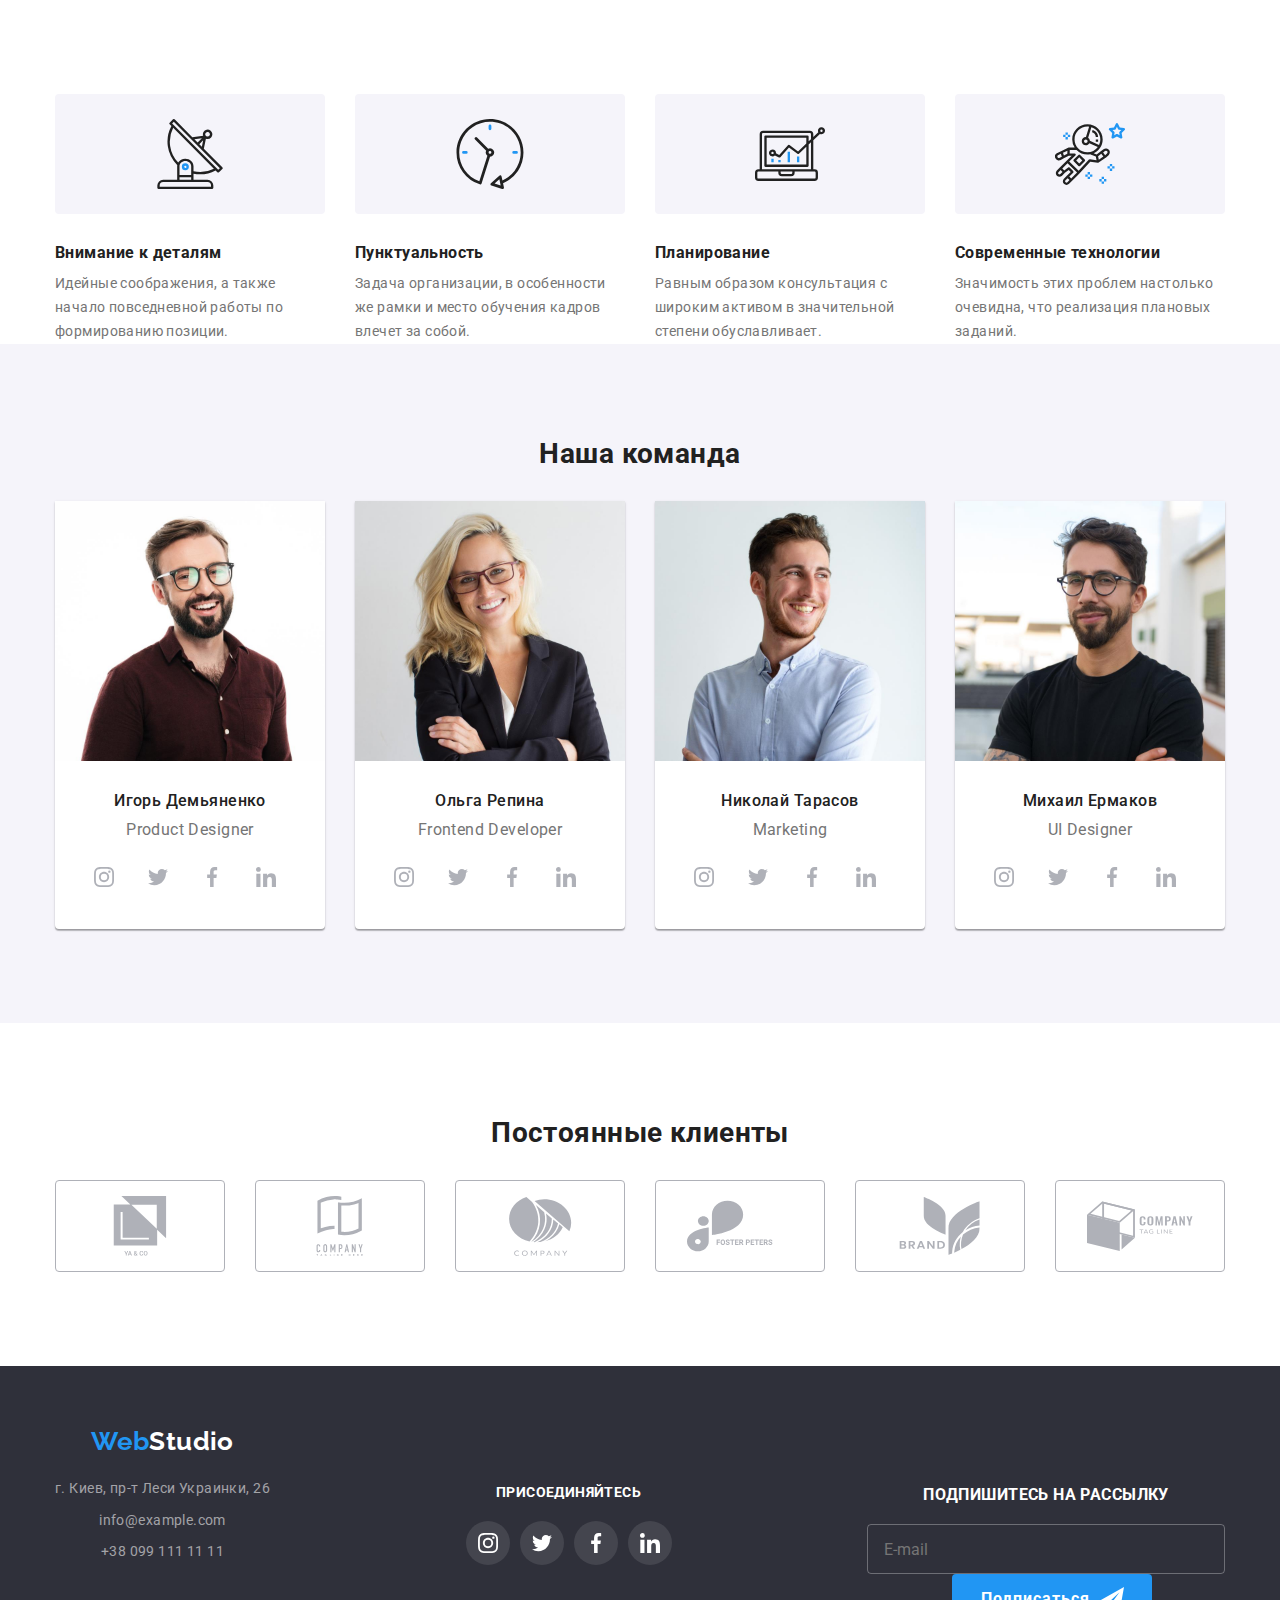
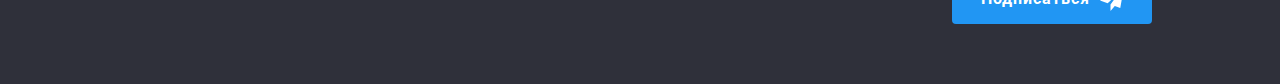
==== commit c9ef0bfa: "футер" ====
--- a/index.html
+++ b/index.html
@@ -333,7 +333,7 @@
     </main>
 
     <!-- footer-->
-    <!-- <footer class="footer">
+    <footer class="footer">
         <div class="container footer-container-main">
             <div class="footer-container">  
                 <a href="./index.html" class="footer-logo__web">Web<span class="footer-logo__studio">Studio</span></a>
@@ -400,7 +400,7 @@
                 </div>
             </div>
         </div>
-    </footer> -->
+    </footer>
 
     <!-- MODAL -->
 
--- a/css/main.min.css
+++ b/css/main.min.css
@@ -1,2 +1,2 @@
-h1,h2,h3,h4,h5,h6,p{margin:0}ul{list-style:none;padding-left:0;margin:0}img{display:block;max-width:100%;height:auto}button{cursor:pointer;font-family:inherit}body{max-width:1600px;font-family:"Roboto", sans-serif;font-size:14px;background-color:var(--background-color);color:var(--text-color);letter-spacing:0.03em}.container{width:100%;margin-left:auto;margin-right:auto;padding-right:15px;padding-left:15px}@media screen and (min-width: 480px){.container{width:450px}}@media screen and (min-width: 768px){.container{width:738px}}@media screen and (min-width: 1200px){.container{width:1200px}}:root{--text-color: #212121;--logo-color: #2196f3;--nav-hover-color: #2196f3;--title-color: #ffffff;--background-color: #ffffff;--our-team-background-color: #f5f4fa;--contacts-color: #757575;--headerlogo-color: #000000;--hero-background-color: #2f303a;--button-background-color: #2196f3;--button-color: #ffffff;--portfolio-text-color: #757575;--footer-background-color: #2f303a;--footer-logo-color: #ffffff;--address-footer-color: #ffffff90;--address-item-footer-color: #ffffff;--portfolio-button-background-color: #f5f4fa}.visually-hidden{position:absolute;white-space:nowrap;width:1px;height:1px;overflow:hidden;border:0;padding:0;clip:rect(0 0 0 0);clip-path:inset(50%);margin:-1px}.section{padding-top:60px;padding-bottom:60px}@media screen and (min-width: 1200px){.section{padding-top:94px;padding-bottom:94px}}@media screen and (min-width: 1200px){.feature-correct-section{padding-bottom:0}}.team-correct-section{background-color:var(--our-team-background-color)}.header{border-bottom:1px solid #ececec}.header-container{align-items:center;display:flex;justify-content:space-between}.header-navigation{display:flex}.header-logo__web{padding:24px 0 25px 0;font-family:Raleway;font-weight:700;font-size:26px;line-height:1.15;color:var(--logo-color);text-decoration:none}.header-logo__studio{color:var(--headerlogo-color)}.header-nav{margin-left:93px;display:flex;font-weight:500;line-height:1.1}.header-nav__item:not(:last-child){margin-right:50px}.header-nav__link{position:relative;transition:color 250ms cubic-bezier(0.4, 0, 0.2, 1);display:block;padding-top:32px;padding-bottom:32px;text-decoration:none;color:var(--text-color)}.header-nav__link:hover,.header-nav__link:focus{color:var(--nav-hover-color)}.active::after{content:"";width:100%;height:4px;background-color:var(--nav-hover-color);border-radius:2px;position:absolute;bottom:0;left:0}.contacts{display:flex;font-weight:500;line-height:1.1;color:var(--contacts-color)}.contacts__item{display:flex;justify-content:center;align-items:center}.contacts__item:nth-last-child(2n){margin-right:50px}.contacts__link{transition:color 250ms cubic-bezier(0.4, 0, 0.2, 1);display:flex;justify-content:center;align-items:center;font-weight:500;line-height:1.1;color:var(--contacts-color);text-decoration:none;padding-top:32px;padding-bottom:32px}.contacts__link:hover,.contacts__link:focus{color:var(--logo-color)}.contacts__link:hover .contacts__icon-mail,.contacts__link:focus .contacts__icon-mail{fill:var(--button-background-color)}.contacts__link:hover .contacts__icon-smartphone,.contacts__link:focus .contacts__icon-smartphone{fill:var(--button-background-color)}.contacts__icon-mail,.contacts__icon-smartphone{margin-right:10px;fill:var(--contacts-color);transition:fill 250ms cubic-bezier(0.4, 0, 0.2, 1)}.hero-section{padding-top:200px;padding-bottom:200px;background-color:var(--hero-background-color);letter-spacing:0.06em;margin-left:auto;margin-right:auto;max-width:1600px;min-height:600px;background-image:linear-gradient(to right, rgba(47,48,58,0.4), rgba(47,48,58,0.4)),url(../images/titleimg.jpg);background-repeat:no-repeat;background-size:cover;background-position:center}.hero{display:flex;flex-direction:column;align-items:center}.hero__title{padding-right:252px;padding-left:252px;text-align:center;font-weight:900;font-size:44px;line-height:1.36;text-transform:uppercase;color:var(--title-color)}.hero__button{transition:box-shadow 250ms cubic-bezier(0.4, 0, 0.2, 1),transform 250ms cubic-bezier(0.4, 0, 0.2, 1);padding:10px 32px;border-radius:4px;border-style:none;margin-top:30px;font-weight:bold;font-size:16px;line-height:1.9;background-color:var(--button-background-color);color:var(--button-color)}.hero__button:hover,.hero__button:focus{box-shadow:0px 4px 4px rgba(0,0,0,0.15);transform:scale(1.02)}@media screen and (min-width: 768px){.feature{display:flex;flex-wrap:wrap;margin-left:-30px}}.feature__item{margin-bottom:30px}.feature__item:last-child{margin-bottom:0}@media screen and (min-width: 768px){.feature__item{flex-basis:calc(100% / 2 - 30px);margin-left:30px}}@media screen and (min-width: 1200px){.feature__item{flex-basis:calc(100% / 4 - 30px);margin-bottom:0}}.feature__icon-container{background-color:#f5f4fa;border-radius:4px;margin-bottom:30px;height:120px;display:flex;justify-content:center;align-items:center}.feature__title{font-weight:bold;line-height:1.1;margin-bottom:10px}.feature__text{line-height:1.71;color:var(--contacts-color)}.employment__title{margin-bottom:50px;text-align:center;font-weight:bold;font-size:36px;line-height:1.2}.employment__list{display:flex}.employment__item{position:relative;margin-right:30px}.employment__item:last-child{margin-right:0}.employment__text{position:absolute;bottom:0;left:0;width:100%;min-height:70px;padding:27px 0;font-weight:bold;line-height:1.14;text-align:center;text-transform:uppercase;background-color:rgba(47,48,58,0.8);color:var(--title-color)}.team__title{text-align:center;font-weight:700;font-size:28px;line-height:1.17}@media screen and (min-width: 768px){.team__list{display:flex;flex-wrap:wrap;margin-left:-30px}}.team__item{text-align:center;margin-top:30px;padding-bottom:30px;background-color:var(--background-color);box-shadow:0px 1px 3px rgba(0,0,0,0.12),0px 1px 1px rgba(0,0,0,0.14),0px 2px 1px rgba(0,0,0,0.2);border-radius:0px 0px 4px 4px}.team__item img{width:100%}@media screen and (min-width: 768px){.team__item{flex-basis:calc(100% / 2 - 30px);margin-left:30px}}@media screen and (min-width: 1200px){.team__item{flex-basis:calc(100% / 4 - 30px);margin-bottom:0}}.team__subtitle{margin-top:30px;margin-bottom:10px;font-weight:500;font-size:16px;line-height:1.2}.team__text{margin-bottom:16px;font-size:16px;line-height:1.2;color:var(--contacts-color)}.social-list{display:flex;justify-content:center;align-items:center}.social-list__item{display:flex;width:44px;height:44px;margin-right:10px}.social-list__item:last-child{margin-right:10px}.social-list__link{transition:background-color 250ms cubic-bezier(0.4, 0, 0.2, 1);display:flex;justify-content:center;align-items:center;background-color:var(--background-color);border-radius:50%;width:100%;width:100%}.social-list__link:hover,.social-list__link:focus{background-color:#2196f3}.social-list__link:hover .social-list__icon,.social-list__link:focus .social-list__icon{fill:var(--background-color)}.social-list__icon{transition:fill 250ms cubic-bezier(0.4, 0, 0.2, 1);fill:#afb1b8}.clients__title{font-weight:700;font-size:28px;line-height:1.17;text-align:center;color:var(--text-color);margin-bottom:30px}.clients__list{display:flex;flex-wrap:wrap;margin-left:-30px;margin-bottom:-30px}.clients__item{width:210px;height:92px;flex-basis:calc(100% / 2 - 30px);margin-left:30px;margin-bottom:30px}@media screen and (min-width: 768px){.clients__item{flex-basis:calc(100% / 3 - 30px);margin-left:30px}}@media screen and (min-width: 1200px){.clients__item{flex-basis:calc(100% / 6 - 30px)}}.clients__link{transition:border-color 250ms cubic-bezier(0.4, 0, 0.2, 1);display:flex;justify-content:center;align-items:center;width:100%;height:100%;border:1px solid #afb1b8;border-radius:4px}.clients__link:hover,.clients__link:focus{border-color:#2196f3}.clients__link:hover .clients__icon,.clients__link:focus .clients__icon{fill:#2196f3}.clients__icon{transition:fill 250ms cubic-bezier(0.4, 0, 0.2, 1);fill:#afb1b8}.footer-container-main{display:flex;align-items:baseline;justify-content:space-between}.footer-container{display:flex;flex-direction:column}.footer{padding-top:60px;padding-bottom:60px;background-color:var(--footer-background-color)}.footer-logo__web{font-family:Raleway;font-weight:bold;font-size:26px;line-height:1.2;color:var(--button-background-color);text-decoration:none}.footer-logo__studio{color:var(--button-color)}.address-list__link{transition:color 250ms cubic-bezier(0.4, 0, 0.2, 1);font-style:normal;line-height:1.7;color:var(--address-footer-color);text-decoration:none}.address-list__link:hover,.address-list__link:focus{color:var(--address-item-footer-color)}.footer-list{margin-top:20px}.address-list__item{margin-bottom:9px}.address-list__item:last-child{margin-bottom:0}.join-container{display:flex;justify-content:center;flex-direction:column}.join-container__title{font-weight:700;font-size:14px;line-height:1.14;color:var(--background-color)}.join-container__list{display:flex;justify-content:center;align-items:center;margin-top:20px}.join-list__item{display:flex;margin-right:10px;width:44px;height:44px}.join-list__item:last-child{margin-right:0px}.join-list__link{transition:background-color 250ms cubic-bezier(0.4, 0, 0.2, 1);display:flex;justify-content:center;align-items:center;width:100%;height:100%;background-color:rgba(255,255,255,0.1);border-radius:50%}.join-list__link:hover,.join-list__link:focus{background-color:#2196f3}.join-list__icon{fill:var(--background-color)}.subscribe-container__form{display:flex}.subscribe-form{display:flex;justify-content:center;align-items:center}.subscribe-container__text{margin-bottom:20px;line-height:1.14;text-transform:uppercase;color:var(--button-color)}.subscribe-form__input{width:358px;height:50px;padding:15px 16px;background-color:transparent;border:1px solid rgba(255,255,255,0.3);border-radius:4px;outline:none;font-size:16px;line-height:1.25;color:rgba(255,255,255,0.6)}.subscribe-form__button{display:flex;align-items:center;margin-left:12px;padding:10px 28px 10px 29px;background-color:var(--button-background-color);color:var(--button-color);border-radius:4px;border:none;text-align:center;font-weight:700;font-size:16px;line-height:1.87;letter-spacing:0.06em;transition:box-shadow 250ms cubic-bezier(0.4, 0, 0.2, 1),transform 250ms cubic-bezier(0.4, 0, 0.2, 1)}.subscribe-form__button:hover,.subscribe-form__button:focus{box-shadow:0px 4px 4px rgba(0,0,0,0.15);transform:scale(1.02)}.subscribe-form__icon{margin-left:10px;fill:var(--button-color)}.portfolio-section{padding-top:94px;padding-bottom:94px}.btn-list{display:flex;flex-wrap:wrap;justify-content:center;margin-bottom:54px;font-weight:500;font-size:16px;line-height:1.6}.btn-list__item>.btn-list__button{padding:6px 22px;margin-right:8px;font-weight:500;font-size:16px;line-height:1.62;text-align:center;color:var(--text-color);background-color:var(--portfolio-button-background-color);border-radius:4px;border-style:none;cursor:pointer}.btn-list__button{transition:background-color 250ms cubic-bezier(0.4, 0, 0.2, 1),color 250ms cubic-bezier(0.4, 0, 0.2, 1),box-shadow 250ms cubic-bezier(0.4, 0, 0.2, 1)}.btn-list__button:hover,.btn-list__button:focus{background-color:var(--button-background-color);color:var(--button-color);box-shadow:0px 3px 1px rgba(0,0,0,0.1),0px 1px 2px rgba(0,0,0,0.08),0px 2px 2px rgba(0,0,0,0.12)}.portfolio-list{display:flex;flex-wrap:wrap}.portfolio-list__item{margin-right:30px;margin-bottom:30px}.portfolio-list__item:last-child{margin-right:0}.portfolio-list__item:nth-child(3n){margin-right:0}.portfolio-list__item:nth-last-child(-n+3){margin-bottom:0}.portfolio-list__item:hover .portfolio-list__top-text{transform:translateY(0)}.portfolio-list__link{transition:box-shadow 250ms cubic-bezier(0.4, 0, 0.2, 1);display:block;text-decoration:none}.portfolio-list__link:hover,.portfolio-list__link:focus{box-shadow:0px 1px 1px rgba(0,0,0,0.12),0px 4px 4px rgba(0,0,0,0.06),1px 4px 6px rgba(0,0,0,0.16)}.portfolio-list__wrap{position:relative;overflow:hidden}.portfolio-list__top-text{position:absolute;transition:transform 250ms cubic-bezier(0.4, 0, 0.2, 1);transform:translateY(101%);top:0;left:0;padding:63px 24px;height:100%;background-color:rgba(33,150,243,0.9);font-size:18px;line-height:1.55;color:var(--title-color)}.portfolio-list__top-text:hover,.portfolio-list__top-text:focus{opacity:1}.portfolio-list__text-container{padding:20px 24px;border-bottom:1px solid #eeeeee;border-left:1px solid #eeeeee;border-right:1px solid #eeeeee}.portfolio-list__title{margin-bottom:4px;font-weight:bold;font-size:18px;line-height:2;color:var(--text-color)}.portfolio-list__text{font-size:16px;line-height:1.9;color:var(--portfolio-text-color)}.backdrop{position:fixed;top:0;left:0;transition:opacity 500ms linear, visibility 500ms linear;width:100vw;height:100vh;background-color:rgba(0,0,0,0.2)}.backdrop.is-hidden .modal{transform:rotate(70deg);transition:transform 500ms linear}.modal{position:absolute;top:50%;left:50%;transform-origin:bottom left;transform:translate(-50%, -50%);width:528px;min-height:581px;background-color:var(--background-color);box-shadow:0px 1px 3px rgba(0,0,0,0.12),0px 1px 1px rgba(0,0,0,0.14),0px 2px 1px rgba(0,0,0,0.2);border-radius:4px;transition:transform 500ms;padding:40px;display:flex;flex-direction:column;align-content:center}.modal__close{position:absolute;top:8px;right:8px;width:30px;height:30px;background-color:transparent;border:1px solid rgba(0,0,0,0.1);border-radius:50%;display:flex;align-items:center;justify-content:center;cursor:pointer;transition:fill 250ms cubic-bezier(0.4, 0, 0.2, 1)}.modal__close:focus,.modal__close :hover{fill:var(--button-background-color)}.is-hidden{visibility:101%;opacity:0;pointer-events:none}.modal__title{margin-bottom:12px;font-weight:bold;font-size:20px;line-height:1.15;text-align:center;color:var(--text-color)}.modal-form__field{margin-bottom:10px}.modal-form__input{padding-left:42px;width:448px;height:40px;border:1px solid rgba(33,33,33,0.2);border-radius:4px;outline:none;transition:fill 250ms cubic-bezier(0.4, 0, 0.2, 1),border-color 250ms cubic-bezier(0.4, 0, 0.2, 1);line-height:1.14;letter-spacing:0.01em;color:rgba(117,117,117,0.5)}.modal-form__input:focus{border-color:var(--button-background-color)}.modal-form__input:focus+.modal-form__icon{fill:var(--button-background-color)}.modal-form__wrap{position:relative}.modal-form__icon{position:absolute;top:50%;left:12px;transform:translateY(-50%)}.modal-form__label{display:block;margin-bottom:4px;font-size:12px;line-height:1,16;letter-spacing:0.01em;color:var(--contacts-color)}.modal-form__text{width:100%;height:120px;padding:12px 16px;outline:none;font-size:12px;line-height:1,16;letter-spacing:0.01em;color:var(--contacts-color);background-color:transparent;border:1px solid rgba(33,33,33,0.2);border-radius:4px;transition:border-color 250ms cubic-bezier(0.4, 0, 0.2, 1);resize:none}.modal-form__text:focus{border-color:var(--button-background-color)}.checkbox{position:relative;padding:0}.checkbox__policy{line-height:1.71;color:var(--contacts-color);display:flex;align-items:baseline;justify-content:center}.checkbox__item{width:16px;height:15px;border:2px solid #212121;border-radius:2px;display:block;margin-right:8px;margin-top:20px;transition:background-color 250ms cubic-bezier(0.4, 0, 0.2, 1),border 250ms cubic-bezier(0.4, 0, 0.2, 1)}.checkbox__link{line-height:1.71;text-decoration-line:underline;color:var(--nav-hover-color)}.checkbox__icon{position:absolute;top:23px;left:17px;fill:var(--background-color)}.checkbox__input:checked+.checkbox__policy .checkbox__item{background-color:var(--button-background-color);border:none}.modal__button{display:block;font-weight:700;font-size:16px;line-height:1.87;letter-spacing:0.06em;color:var(--button-color);background-color:var(--button-background-color);border-radius:4px;border:none;padding:10px 56px;cursor:pointer;margin:30px auto 0 auto;transition:box-shadow 250ms cubic-bezier(0.4, 0, 0.2, 1)}.modal__button:hover,.modal__button:focus{box-shadow:0px 4px 4px rgba(0,0,0,0.15)}
+h1,h2,h3,h4,h5,h6,p{margin:0}ul{list-style:none;padding-left:0;margin:0}img{display:block;max-width:100%;height:auto}button{cursor:pointer;font-family:inherit}body{max-width:1600px;font-family:"Roboto", sans-serif;font-size:14px;background-color:var(--background-color);color:var(--text-color);letter-spacing:0.03em}.container{width:100%;margin-left:auto;margin-right:auto;padding-right:15px;padding-left:15px}@media screen and (min-width: 480px){.container{width:450px}}@media screen and (min-width: 768px){.container{width:738px}}@media screen and (min-width: 1200px){.container{width:1200px}}:root{--text-color: #212121;--logo-color: #2196f3;--nav-hover-color: #2196f3;--title-color: #ffffff;--background-color: #ffffff;--our-team-background-color: #f5f4fa;--contacts-color: #757575;--headerlogo-color: #000000;--hero-background-color: #2f303a;--button-background-color: #2196f3;--button-color: #ffffff;--portfolio-text-color: #757575;--footer-background-color: #2f303a;--footer-logo-color: #ffffff;--address-footer-color: #ffffff90;--address-item-footer-color: #ffffff;--portfolio-button-background-color: #f5f4fa}.visually-hidden{position:absolute;white-space:nowrap;width:1px;height:1px;overflow:hidden;border:0;padding:0;clip:rect(0 0 0 0);clip-path:inset(50%);margin:-1px}.section{padding-top:60px;padding-bottom:60px}@media screen and (min-width: 1200px){.section{padding-top:94px;padding-bottom:94px}}@media screen and (min-width: 1200px){.feature-correct-section{padding-bottom:0}}.team-correct-section{background-color:var(--our-team-background-color)}.header{border-bottom:1px solid #ececec}.header-container{align-items:center;display:flex;justify-content:space-between}.header-navigation{display:flex}.header-logo__web{padding:24px 0 25px 0;font-family:Raleway;font-weight:700;font-size:26px;line-height:1.15;color:var(--logo-color);text-decoration:none}.header-logo__studio{color:var(--headerlogo-color)}.header-nav{margin-left:93px;display:flex;font-weight:500;line-height:1.1}.header-nav__item:not(:last-child){margin-right:50px}.header-nav__link{position:relative;transition:color 250ms cubic-bezier(0.4, 0, 0.2, 1);display:block;padding-top:32px;padding-bottom:32px;text-decoration:none;color:var(--text-color)}.header-nav__link:hover,.header-nav__link:focus{color:var(--nav-hover-color)}.active::after{content:"";width:100%;height:4px;background-color:var(--nav-hover-color);border-radius:2px;position:absolute;bottom:0;left:0}.contacts{display:flex;font-weight:500;line-height:1.1;color:var(--contacts-color)}.contacts__item{display:flex;justify-content:center;align-items:center}.contacts__item:nth-last-child(2n){margin-right:50px}.contacts__link{transition:color 250ms cubic-bezier(0.4, 0, 0.2, 1);display:flex;justify-content:center;align-items:center;font-weight:500;line-height:1.1;color:var(--contacts-color);text-decoration:none;padding-top:32px;padding-bottom:32px}.contacts__link:hover,.contacts__link:focus{color:var(--logo-color)}.contacts__link:hover .contacts__icon-mail,.contacts__link:focus .contacts__icon-mail{fill:var(--button-background-color)}.contacts__link:hover .contacts__icon-smartphone,.contacts__link:focus .contacts__icon-smartphone{fill:var(--button-background-color)}.contacts__icon-mail,.contacts__icon-smartphone{margin-right:10px;fill:var(--contacts-color);transition:fill 250ms cubic-bezier(0.4, 0, 0.2, 1)}.hero-section{padding-top:200px;padding-bottom:200px;background-color:var(--hero-background-color);letter-spacing:0.06em;margin-left:auto;margin-right:auto;max-width:1600px;min-height:600px;background-image:linear-gradient(to right, rgba(47,48,58,0.4), rgba(47,48,58,0.4)),url(../images/titleimg.jpg);background-repeat:no-repeat;background-size:cover;background-position:center}.hero{display:flex;flex-direction:column;align-items:center}.hero__title{padding-right:252px;padding-left:252px;text-align:center;font-weight:900;font-size:44px;line-height:1.36;text-transform:uppercase;color:var(--title-color)}.hero__button{transition:box-shadow 250ms cubic-bezier(0.4, 0, 0.2, 1),transform 250ms cubic-bezier(0.4, 0, 0.2, 1);padding:10px 32px;border-radius:4px;border-style:none;margin-top:30px;font-weight:bold;font-size:16px;line-height:1.9;background-color:var(--button-background-color);color:var(--button-color)}.hero__button:hover,.hero__button:focus{box-shadow:0px 4px 4px rgba(0,0,0,0.15);transform:scale(1.02)}@media screen and (min-width: 768px){.feature{display:flex;flex-wrap:wrap;margin-left:-30px}}.feature__item{margin-bottom:30px}.feature__item:last-child{margin-bottom:0}@media screen and (min-width: 768px){.feature__item{flex-basis:calc(100% / 2 - 30px);margin-left:30px}}@media screen and (min-width: 1200px){.feature__item{flex-basis:calc(100% / 4 - 30px);margin-bottom:0}}.feature__icon-container{background-color:#f5f4fa;border-radius:4px;margin-bottom:30px;height:120px;display:flex;justify-content:center;align-items:center}.feature__title{font-weight:bold;line-height:1.1;margin-bottom:10px}.feature__text{line-height:1.71;color:var(--contacts-color)}.employment__title{margin-bottom:50px;text-align:center;font-weight:bold;font-size:36px;line-height:1.2}.employment__list{display:flex}.employment__item{position:relative;margin-right:30px}.employment__item:last-child{margin-right:0}.employment__text{position:absolute;bottom:0;left:0;width:100%;min-height:70px;padding:27px 0;font-weight:bold;line-height:1.14;text-align:center;text-transform:uppercase;background-color:rgba(47,48,58,0.8);color:var(--title-color)}.team__title{text-align:center;font-weight:700;font-size:28px;line-height:1.17}@media screen and (min-width: 768px){.team__list{display:flex;flex-wrap:wrap;margin-left:-30px}}.team__item{text-align:center;margin-top:30px;padding-bottom:30px;background-color:var(--background-color);box-shadow:0px 1px 3px rgba(0,0,0,0.12),0px 1px 1px rgba(0,0,0,0.14),0px 2px 1px rgba(0,0,0,0.2);border-radius:0px 0px 4px 4px}.team__item img{width:100%}@media screen and (min-width: 768px){.team__item{flex-basis:calc(100% / 2 - 30px);margin-left:30px}}@media screen and (min-width: 1200px){.team__item{flex-basis:calc(100% / 4 - 30px);margin-bottom:0}}.team__subtitle{margin-top:30px;margin-bottom:10px;font-weight:500;font-size:16px;line-height:1.2}.team__text{margin-bottom:16px;font-size:16px;line-height:1.2;color:var(--contacts-color)}.social-list{display:flex;justify-content:center;align-items:center}.social-list__item{display:flex;width:44px;height:44px;margin-right:10px}.social-list__item:last-child{margin-right:10px}.social-list__link{transition:background-color 250ms cubic-bezier(0.4, 0, 0.2, 1);display:flex;justify-content:center;align-items:center;background-color:var(--background-color);border-radius:50%;width:100%;width:100%}.social-list__link:hover,.social-list__link:focus{background-color:#2196f3}.social-list__link:hover .social-list__icon,.social-list__link:focus .social-list__icon{fill:var(--background-color)}.social-list__icon{transition:fill 250ms cubic-bezier(0.4, 0, 0.2, 1);fill:#afb1b8}.clients__title{font-weight:700;font-size:28px;line-height:1.17;text-align:center;color:var(--text-color);margin-bottom:30px}.clients__list{display:flex;flex-wrap:wrap;margin-left:-30px;margin-bottom:-30px}.clients__item{width:210px;height:92px;flex-basis:calc(100% / 2 - 30px);margin-left:30px;margin-bottom:30px}@media screen and (min-width: 768px){.clients__item{flex-basis:calc(100% / 3 - 30px);margin-left:30px}}@media screen and (min-width: 1200px){.clients__item{flex-basis:calc(100% / 6 - 30px)}}.clients__link{transition:border-color 250ms cubic-bezier(0.4, 0, 0.2, 1);display:flex;justify-content:center;align-items:center;width:100%;height:100%;border:1px solid #afb1b8;border-radius:4px}.clients__link:hover,.clients__link:focus{border-color:#2196f3}.clients__link:hover .clients__icon,.clients__link:focus .clients__icon{fill:#2196f3}.clients__icon{transition:fill 250ms cubic-bezier(0.4, 0, 0.2, 1);fill:#afb1b8}@media screen and (min-width: 768px){.footer-container-main{display:flex;flex-wrap:wrap;justify-content:space-around}}@media screen and (min-width: 1200px){.footer-container-main{justify-content:space-between}}@media screen and (min-width: 1200px){.footer-container{display:flex;flex-direction:column}}.footer{padding-top:60px;padding-bottom:60px;background-color:var(--footer-background-color)}.footer-logo__web{font-family:Raleway;font-weight:bold;font-size:26px;line-height:1.2;color:var(--button-background-color);text-decoration:none;display:flex;justify-content:center;align-items:center}.footer-logo__studio{color:var(--button-color)}.address-list__link{transition:color 250ms cubic-bezier(0.4, 0, 0.2, 1);font-style:normal;line-height:1.7;color:var(--address-footer-color);text-decoration:none}.address-list__link:hover,.address-list__link:focus{color:var(--address-item-footer-color)}.footer-list{margin-top:20px}.address-list__item{display:flex;justify-content:center;align-items:center;margin-bottom:8px}.address-list__item:last-child{margin-bottom:0}.join-container{display:flex;flex-direction:column;margin-top:60px}@media screen and (min-width: 768px){.join-container{margin-top:0}}@media screen and (min-width: 1200px){.join-container{justify-content:center;align-items:center}}.join-container__title{font-weight:700;font-size:14px;line-height:1.14;color:var(--background-color)}@media screen and (min-width: 768px){.join-container__title{text-align:center}}.join-container__list{display:flex;justify-content:center;align-items:center;margin-top:20px}.join-list__item{display:flex;justify-content:center;align-items:center;margin-right:10px;width:44px;height:44px}.join-list__item:last-child{margin-right:0px}.join-list__link{transition:background-color 250ms cubic-bezier(0.4, 0, 0.2, 1);display:flex;justify-content:center;align-items:center;width:100%;height:100%;background-color:rgba(255,255,255,0.1);border-radius:50%}.join-list__link:hover,.join-list__link:focus{background-color:#2196f3}.join-list__icon{fill:var(--background-color)}.subscribe-container{margin-top:60px}@media screen and (min-width: 1200px){.subscribe-container__form{display:flex}}.subscribe-form{display:flex;flex-direction:column;justify-content:center;align-items:center}.subscribe-container__text{text-align:center;margin-bottom:20px;line-height:1.14;text-transform:uppercase;color:var(--button-color)}.subscribe-form__input{width:450px;height:50px;padding:15px 16px;background-color:transparent;border:1px solid rgba(255,255,255,0.3);border-radius:4px;outline:none;font-size:16px;line-height:1.25;color:rgba(255,255,255,0.6)}@media screen and (min-width: 1200px){.subscribe-form__input{width:358px}}.subscribe-form__button{display:flex;align-items:center;margin-top:20px;padding:10px 28px 10px 29px;background-color:var(--button-background-color);color:var(--button-color);border-radius:4px;border:none;text-align:center;font-weight:700;font-size:16px;line-height:1.87;letter-spacing:0.06em;transition:box-shadow 250ms cubic-bezier(0.4, 0, 0.2, 1),transform 250ms cubic-bezier(0.4, 0, 0.2, 1)}.subscribe-form__button:hover,.subscribe-form__button:focus{box-shadow:0px 4px 4px rgba(0,0,0,0.15);transform:scale(1.02)}@media screen and (min-width: 1200px){.subscribe-form__button{margin-left:12px;margin-top:0}}.subscribe-form__icon{margin-left:10px;fill:var(--button-color)}.portfolio-section{padding-top:94px;padding-bottom:94px}.btn-list{display:flex;flex-wrap:wrap;justify-content:center;margin-bottom:54px;font-weight:500;font-size:16px;line-height:1.6}.btn-list__item>.btn-list__button{padding:6px 22px;margin-right:8px;font-weight:500;font-size:16px;line-height:1.62;text-align:center;color:var(--text-color);background-color:var(--portfolio-button-background-color);border-radius:4px;border-style:none;cursor:pointer}.btn-list__button{transition:background-color 250ms cubic-bezier(0.4, 0, 0.2, 1),color 250ms cubic-bezier(0.4, 0, 0.2, 1),box-shadow 250ms cubic-bezier(0.4, 0, 0.2, 1)}.btn-list__button:hover,.btn-list__button:focus{background-color:var(--button-background-color);color:var(--button-color);box-shadow:0px 3px 1px rgba(0,0,0,0.1),0px 1px 2px rgba(0,0,0,0.08),0px 2px 2px rgba(0,0,0,0.12)}.portfolio-list{display:flex;flex-wrap:wrap}.portfolio-list__item{margin-right:30px;margin-bottom:30px}.portfolio-list__item:last-child{margin-right:0}.portfolio-list__item:nth-child(3n){margin-right:0}.portfolio-list__item:nth-last-child(-n+3){margin-bottom:0}.portfolio-list__item:hover .portfolio-list__top-text{transform:translateY(0)}.portfolio-list__link{transition:box-shadow 250ms cubic-bezier(0.4, 0, 0.2, 1);display:block;text-decoration:none}.portfolio-list__link:hover,.portfolio-list__link:focus{box-shadow:0px 1px 1px rgba(0,0,0,0.12),0px 4px 4px rgba(0,0,0,0.06),1px 4px 6px rgba(0,0,0,0.16)}.portfolio-list__wrap{position:relative;overflow:hidden}.portfolio-list__top-text{position:absolute;transition:transform 250ms cubic-bezier(0.4, 0, 0.2, 1);transform:translateY(101%);top:0;left:0;padding:63px 24px;height:100%;background-color:rgba(33,150,243,0.9);font-size:18px;line-height:1.55;color:var(--title-color)}.portfolio-list__top-text:hover,.portfolio-list__top-text:focus{opacity:1}.portfolio-list__text-container{padding:20px 24px;border-bottom:1px solid #eeeeee;border-left:1px solid #eeeeee;border-right:1px solid #eeeeee}.portfolio-list__title{margin-bottom:4px;font-weight:bold;font-size:18px;line-height:2;color:var(--text-color)}.portfolio-list__text{font-size:16px;line-height:1.9;color:var(--portfolio-text-color)}.backdrop{position:fixed;top:0;left:0;transition:opacity 500ms linear, visibility 500ms linear;width:100vw;height:100vh;background-color:rgba(0,0,0,0.2)}.backdrop.is-hidden .modal{transform:rotate(70deg);transition:transform 500ms linear}.modal{position:absolute;top:50%;left:50%;transform-origin:bottom left;transform:translate(-50%, -50%);width:528px;min-height:581px;background-color:var(--background-color);box-shadow:0px 1px 3px rgba(0,0,0,0.12),0px 1px 1px rgba(0,0,0,0.14),0px 2px 1px rgba(0,0,0,0.2);border-radius:4px;transition:transform 500ms;padding:40px;display:flex;flex-direction:column;align-content:center}.modal__close{position:absolute;top:8px;right:8px;width:30px;height:30px;background-color:transparent;border:1px solid rgba(0,0,0,0.1);border-radius:50%;display:flex;align-items:center;justify-content:center;cursor:pointer;transition:fill 250ms cubic-bezier(0.4, 0, 0.2, 1)}.modal__close:focus,.modal__close :hover{fill:var(--button-background-color)}.is-hidden{visibility:101%;opacity:0;pointer-events:none}.modal__title{margin-bottom:12px;font-weight:bold;font-size:20px;line-height:1.15;text-align:center;color:var(--text-color)}.modal-form__field{margin-bottom:10px}.modal-form__input{padding-left:42px;width:448px;height:40px;border:1px solid rgba(33,33,33,0.2);border-radius:4px;outline:none;transition:fill 250ms cubic-bezier(0.4, 0, 0.2, 1),border-color 250ms cubic-bezier(0.4, 0, 0.2, 1);line-height:1.14;letter-spacing:0.01em;color:rgba(117,117,117,0.5)}.modal-form__input:focus{border-color:var(--button-background-color)}.modal-form__input:focus+.modal-form__icon{fill:var(--button-background-color)}.modal-form__wrap{position:relative}.modal-form__icon{position:absolute;top:50%;left:12px;transform:translateY(-50%)}.modal-form__label{display:block;margin-bottom:4px;font-size:12px;line-height:1,16;letter-spacing:0.01em;color:var(--contacts-color)}.modal-form__text{width:100%;height:120px;padding:12px 16px;outline:none;font-size:12px;line-height:1,16;letter-spacing:0.01em;color:var(--contacts-color);background-color:transparent;border:1px solid rgba(33,33,33,0.2);border-radius:4px;transition:border-color 250ms cubic-bezier(0.4, 0, 0.2, 1);resize:none}.modal-form__text:focus{border-color:var(--button-background-color)}.checkbox{position:relative;padding:0}.checkbox__policy{line-height:1.71;color:var(--contacts-color);display:flex;align-items:baseline;justify-content:center}.checkbox__item{width:16px;height:15px;border:2px solid #212121;border-radius:2px;display:block;margin-right:8px;margin-top:20px;transition:background-color 250ms cubic-bezier(0.4, 0, 0.2, 1),border 250ms cubic-bezier(0.4, 0, 0.2, 1)}.checkbox__link{line-height:1.71;text-decoration-line:underline;color:var(--nav-hover-color)}.checkbox__icon{position:absolute;top:23px;left:17px;fill:var(--background-color)}.checkbox__input:checked+.checkbox__policy .checkbox__item{background-color:var(--button-background-color);border:none}.modal__button{display:block;font-weight:700;font-size:16px;line-height:1.87;letter-spacing:0.06em;color:var(--button-color);background-color:var(--button-background-color);border-radius:4px;border:none;padding:10px 56px;cursor:pointer;margin:30px auto 0 auto;transition:box-shadow 250ms cubic-bezier(0.4, 0, 0.2, 1)}.modal__button:hover,.modal__button:focus{box-shadow:0px 4px 4px rgba(0,0,0,0.15)}
 /*# sourceMappingURL=main.min.css.map */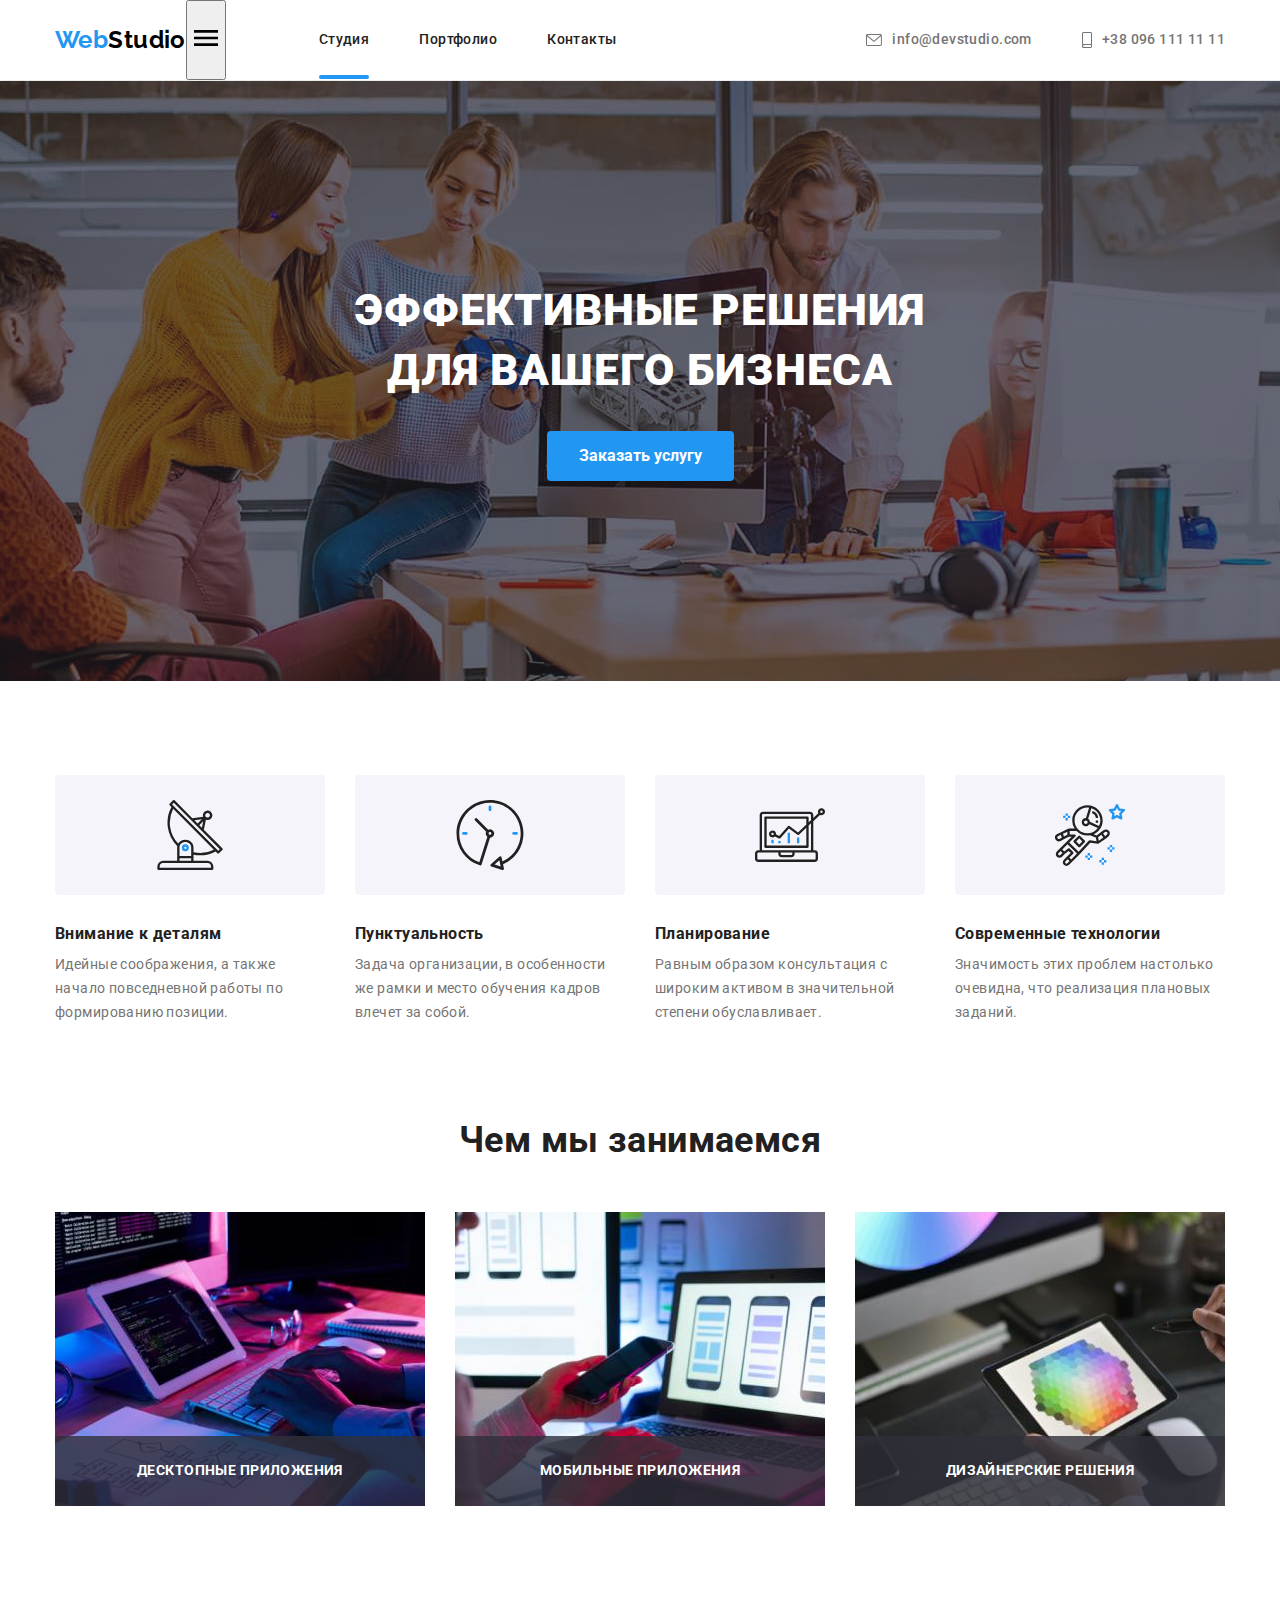
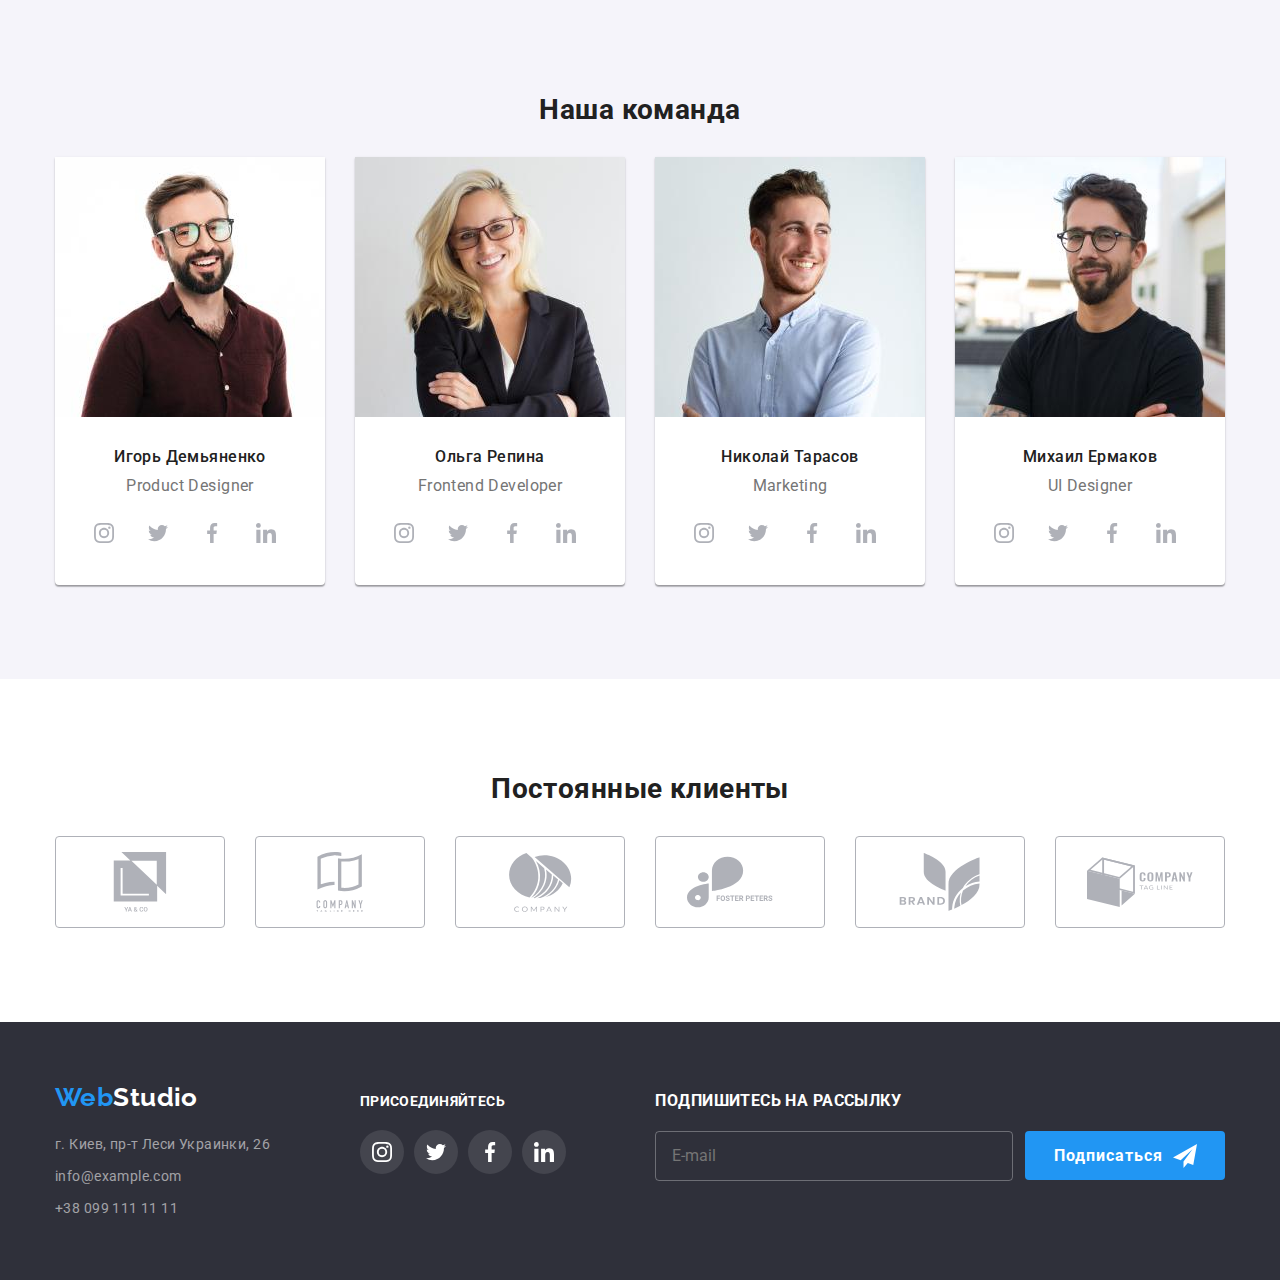
==== commit 3d5b5375: "меню и фото" ====
--- a/index.html
+++ b/index.html
@@ -12,11 +12,16 @@
 <body>
 
     <!-- header -->
-    <!-- <header class="header">
+    <header class="header">
         <div class="container header-container">
             <nav class="header-navigation">
                 <a href="./index.html" class="header-logo__web">Web<span class="header-logo__studio">Studio</span></a>
-                <ul class="header-nav">
+                <button>
+                    <svg class="header-menu" width="24" height="16">
+                        <use href="./images/icons.svg#icon-menu"></use>
+                    </svg>
+                </button>
+                <ul class="header-nav hidden-header">
                     <li class="header-nav__item">
                         <a href="./index.html" class="header-nav__link active">Студия</a>
                     </li>
@@ -28,7 +33,7 @@
                     </li>
                 </ul>
             </nav>
-            <ul class="contacts">
+            <ul class="contacts hidden-header">
                 <li class="contacts__item">
                     <a href="mailto:info@devstudio.com" class="contacts__link">
                         <svg class="contacts__icon-mail" width="16" height="12">
@@ -47,17 +52,17 @@
                 </li>  
             </ul>
         </div>
-    </header> -->
+    </header>
 
     <!-- main -->
     <main>
         <!-- hero section-->
-        <!-- <section class="hero-section">
+        <section class="hero-section">
             <div class="container hero">
                 <h1 class="hero__title">Эффективные решения для вашего бизнеса</h1>
                 <button type="button" class="hero__button" data-modal-open>Заказать услугу</button>
             </div>
-        </section> -->
+        </section>
         
 
         <!--feature section-->
@@ -109,25 +114,58 @@
 
         <!--what we do-->
         
-        <!-- <section class="section">
+        <section class="section hidden-employment">
             <div class="container employment">
                 <h2 class="employment__title">Чем мы занимаемся</h2>
                 <ul class="employment__list">
                     <li class="employment__item">
-                        <img src="./images/device1.jpg" alt="device1" width="370">
+                        <picture>
+                            <source
+                                srcset="./images/device1.jpg 1x,
+                                        ./images/device1-2x.jpg 2x"
+                                media="(min-width: 1200px)"
+                            >
+                            <img 
+                                src="./images/device1.jpg" 
+                                alt="device1" 
+                                width="370"
+                            >
+                        </picture>
                         <p class="employment__text">Десктопные приложения</p>
                     </li>
                     <li class="employment__item">
-                        <img src="./images/device2.jpg" alt="device2" width="370">
+                        <picture>
+                            <source
+                                srcset="./images/device2.jpg 1x,
+                                        ./images/device2-2x.jpg 2x"
+                                media="(min-width: 1200px)"
+                            >
+                            <img 
+                                src="./images/device2.jpg" 
+                                alt="device2" 
+                                width="370"
+                            >
+                        </picture>
                         <p class="employment__text">Мобильные приложения</p>
                     </li>
                     <li class="employment__item">
-                        <img src="./images/device3.jpg" alt="device3" width="370">
+                        <picture>
+                            <source
+                                srcset="./images/device3.jpg 1x,
+                                        ./images/device3-2x.jpg 2x"
+                                media="(min-width: 1200px)"
+                            >
+                            <img 
+                                src="./images/device3.jpg" 
+                                alt="device3" 
+                                width="370"
+                            >
+                        </picture>
                         <p class="employment__text">Дизайнерские решения</p>
                     </li>
                 </ul>
             </div>
-        </section> -->
+        </section>
 
         <!--our team-->
 
@@ -136,7 +174,30 @@
                 <h2 class="team__title">Наша команда</h2>
                 <ul class="team__list">
                     <li class="team__item">
-                        <img src="./images/igordemianenko.jpg" alt="Игорь Демьяненко" width="270">
+                        <picture>
+                            <source
+                                srcset="
+                                ./images/igordemianenko.jpg 1x, 
+                                ./images/igordemianenko2x.jpg 2x"
+                                media="(min-width: 1200px)"
+                            >
+                            <source
+                                srcset="
+                                ./images/igordemianenkotable.jpg 1x, 
+                                ./images/igordemianenkotable2x.jpg 2x"
+                                media="(min-width: 768px)"
+                            >
+                            <source
+                                srcset="
+                                ./images/igordemianenkomb.jpg 1x, 
+                                ./images/igordemianenkomb2x.jpg 2x"
+                                media="(min-width: 320px)"
+                            >
+                            <img 
+                                src="./images/igordemianenko.jpg" 
+                                alt="Игорь Демьяненко"
+                            >
+                        </picture>
                         <h3 class="team__subtitle">Игорь Демьяненко</h3>
                         <p class="team__text">Product Designer</p>
                         <ul class="team__social social-list">
@@ -171,7 +232,30 @@
                         </ul>
                     </li>
                     <li class="team__item">
-                        <img src="./images/OlgaRepina.jpg" alt="Ольга Репина" width="270">
+                        <picture>
+                            <source
+                                srcset="
+                                    ./images/OlgaRepina.jpg 1x, 
+                                    ./images/OlgaRepina2x.jpg 2x"
+                                media="(min-width: 1200px)"
+                            >
+                            <source
+                                srcset="
+                                    ./images/OlgaRepinatable.jpg 1x, 
+                                    ./images/OlgaRepinatable2x.jpg 2x"
+                                media="(min-width: 768px)"
+                            >
+                            <source
+                                srcset="
+                                    ./images/OlgaRepinamb.jpg 1x, 
+                                    ./images/OlgaRepinamb2x.jpg 2x"
+                                media="(min-width: 320px)"
+                            >
+                            <img 
+                                src="./images/OlgaRepina.jpg" 
+                                alt="Ольга Репина"
+                            >
+                        </picture>
                         <h3 class="team__subtitle">Ольга Репина</h3>
                         <p class="team__text">Frontend Developer</p>
                         <ul class="team__social social-list">
@@ -206,7 +290,30 @@
                         </ul>
                     </li>
                     <li class="team__item">
-                        <img src="./images/NikolayTarasov.jpg" alt="Николай Тарасов" width="270">
+                        <picture>
+                            <source
+                                srcset="
+                                    ./images/NikolayTarasov.jpg 1x, 
+                                    ./images/NikolayTarasov2x.jpg 2x"
+                                media="(min-width: 1200px)"
+                            >
+                            <source
+                                srcset="
+                                    ./images/NikolayTarasovtable.jpg 1x, 
+                                    ./images/NikolayTarasovtable2x.jpg 2x"
+                                media="(min-width: 768px)"
+                            >
+                            <source
+                                srcset="
+                                    ./images/NikolayTarasovmb.jpg 1x, 
+                                    ./images/NikolayTarasovmb2x.jpg 2x"
+                                media="(min-width: 320px)"
+                            >
+                            <img 
+                                src="./images/NikolayTarasov.jpg" 
+                                alt="Николай Тарасов"
+                            >
+                        </picture>
                         <h3 class="team__subtitle">Николай Тарасов</h3>
                         <p class="team__text">Marketing</p>
                         <ul class="team__social social-list">
@@ -241,7 +348,30 @@
                         </ul>
                     </li>
                     <li class="team__item">
-                        <img src="./images/mikhailermakov.jpg" alt="Михаил Ермаков" width="270">
+                        <picture>
+                            <source
+                                srcset="
+                                    ./images/mikhailermakov.jpg 1x, 
+                                    ./images/mikhailermakov2x.jpg 2x"
+                                media="(min-width: 1200px)"
+                            >
+                            <source
+                                srcset="
+                                    ./images/mikhailermakovtable.jpg 1x, 
+                                    ./images/mikhailermakovtable2x.jpg 2x"
+                                media="(min-width: 768px)"
+                            >
+                            <source
+                                srcset="
+                                    ./images/mikhailermakovmb.jpg 1x, 
+                                    ./images/mikhailermakovmb2x.jpg 2x"
+                                media="(min-width: 320px)"
+                            >
+                            <img 
+                                src="./images/mikhailermakov.jpg" 
+                                alt="Михаил Ермаков"
+                            >
+                        </picture>
                         <h3 class="team__subtitle">Михаил Ермаков</h3>
                         <p class="team__text">UI Designer</p>
                         <ul class="team__social social-list">
--- a/css/main.min.css
+++ b/css/main.min.css
@@ -1,2 +1,2 @@
-h1,h2,h3,h4,h5,h6,p{margin:0}ul{list-style:none;padding-left:0;margin:0}img{display:block;max-width:100%;height:auto}button{cursor:pointer;font-family:inherit}body{max-width:1600px;font-family:"Roboto", sans-serif;font-size:14px;background-color:var(--background-color);color:var(--text-color);letter-spacing:0.03em}.container{width:100%;margin-left:auto;margin-right:auto;padding-right:15px;padding-left:15px}@media screen and (min-width: 480px){.container{width:450px}}@media screen and (min-width: 768px){.container{width:738px}}@media screen and (min-width: 1200px){.container{width:1200px}}:root{--text-color: #212121;--logo-color: #2196f3;--nav-hover-color: #2196f3;--title-color: #ffffff;--background-color: #ffffff;--our-team-background-color: #f5f4fa;--contacts-color: #757575;--headerlogo-color: #000000;--hero-background-color: #2f303a;--button-background-color: #2196f3;--button-color: #ffffff;--portfolio-text-color: #757575;--footer-background-color: #2f303a;--footer-logo-color: #ffffff;--address-footer-color: #ffffff90;--address-item-footer-color: #ffffff;--portfolio-button-background-color: #f5f4fa}.visually-hidden{position:absolute;white-space:nowrap;width:1px;height:1px;overflow:hidden;border:0;padding:0;clip:rect(0 0 0 0);clip-path:inset(50%);margin:-1px}.section{padding-top:60px;padding-bottom:60px}@media screen and (min-width: 1200px){.section{padding-top:94px;padding-bottom:94px}}@media screen and (min-width: 1200px){.feature-correct-section{padding-bottom:0}}.team-correct-section{background-color:var(--our-team-background-color)}.header{border-bottom:1px solid #ececec}.header-container{align-items:center;display:flex;justify-content:space-between}.header-navigation{display:flex}.header-logo__web{padding:24px 0 25px 0;font-family:Raleway;font-weight:700;font-size:26px;line-height:1.15;color:var(--logo-color);text-decoration:none}.header-logo__studio{color:var(--headerlogo-color)}.header-nav{margin-left:93px;display:flex;font-weight:500;line-height:1.1}.header-nav__item:not(:last-child){margin-right:50px}.header-nav__link{position:relative;transition:color 250ms cubic-bezier(0.4, 0, 0.2, 1);display:block;padding-top:32px;padding-bottom:32px;text-decoration:none;color:var(--text-color)}.header-nav__link:hover,.header-nav__link:focus{color:var(--nav-hover-color)}.active::after{content:"";width:100%;height:4px;background-color:var(--nav-hover-color);border-radius:2px;position:absolute;bottom:0;left:0}.contacts{display:flex;font-weight:500;line-height:1.1;color:var(--contacts-color)}.contacts__item{display:flex;justify-content:center;align-items:center}.contacts__item:nth-last-child(2n){margin-right:50px}.contacts__link{transition:color 250ms cubic-bezier(0.4, 0, 0.2, 1);display:flex;justify-content:center;align-items:center;font-weight:500;line-height:1.1;color:var(--contacts-color);text-decoration:none;padding-top:32px;padding-bottom:32px}.contacts__link:hover,.contacts__link:focus{color:var(--logo-color)}.contacts__link:hover .contacts__icon-mail,.contacts__link:focus .contacts__icon-mail{fill:var(--button-background-color)}.contacts__link:hover .contacts__icon-smartphone,.contacts__link:focus .contacts__icon-smartphone{fill:var(--button-background-color)}.contacts__icon-mail,.contacts__icon-smartphone{margin-right:10px;fill:var(--contacts-color);transition:fill 250ms cubic-bezier(0.4, 0, 0.2, 1)}.hero-section{padding-top:200px;padding-bottom:200px;background-color:var(--hero-background-color);letter-spacing:0.06em;margin-left:auto;margin-right:auto;max-width:1600px;min-height:600px;background-image:linear-gradient(to right, rgba(47,48,58,0.4), rgba(47,48,58,0.4)),url(../images/titleimg.jpg);background-repeat:no-repeat;background-size:cover;background-position:center}.hero{display:flex;flex-direction:column;align-items:center}.hero__title{padding-right:252px;padding-left:252px;text-align:center;font-weight:900;font-size:44px;line-height:1.36;text-transform:uppercase;color:var(--title-color)}.hero__button{transition:box-shadow 250ms cubic-bezier(0.4, 0, 0.2, 1),transform 250ms cubic-bezier(0.4, 0, 0.2, 1);padding:10px 32px;border-radius:4px;border-style:none;margin-top:30px;font-weight:bold;font-size:16px;line-height:1.9;background-color:var(--button-background-color);color:var(--button-color)}.hero__button:hover,.hero__button:focus{box-shadow:0px 4px 4px rgba(0,0,0,0.15);transform:scale(1.02)}@media screen and (min-width: 768px){.feature{display:flex;flex-wrap:wrap;margin-left:-30px}}.feature__item{margin-bottom:30px}.feature__item:last-child{margin-bottom:0}@media screen and (min-width: 768px){.feature__item{flex-basis:calc(100% / 2 - 30px);margin-left:30px}}@media screen and (min-width: 1200px){.feature__item{flex-basis:calc(100% / 4 - 30px);margin-bottom:0}}.feature__icon-container{background-color:#f5f4fa;border-radius:4px;margin-bottom:30px;height:120px;display:flex;justify-content:center;align-items:center}.feature__title{font-weight:bold;line-height:1.1;margin-bottom:10px}.feature__text{line-height:1.71;color:var(--contacts-color)}.employment__title{margin-bottom:50px;text-align:center;font-weight:bold;font-size:36px;line-height:1.2}.employment__list{display:flex}.employment__item{position:relative;margin-right:30px}.employment__item:last-child{margin-right:0}.employment__text{position:absolute;bottom:0;left:0;width:100%;min-height:70px;padding:27px 0;font-weight:bold;line-height:1.14;text-align:center;text-transform:uppercase;background-color:rgba(47,48,58,0.8);color:var(--title-color)}.team__title{text-align:center;font-weight:700;font-size:28px;line-height:1.17}@media screen and (min-width: 768px){.team__list{display:flex;flex-wrap:wrap;margin-left:-30px}}.team__item{text-align:center;margin-top:30px;padding-bottom:30px;background-color:var(--background-color);box-shadow:0px 1px 3px rgba(0,0,0,0.12),0px 1px 1px rgba(0,0,0,0.14),0px 2px 1px rgba(0,0,0,0.2);border-radius:0px 0px 4px 4px}.team__item img{width:100%}@media screen and (min-width: 768px){.team__item{flex-basis:calc(100% / 2 - 30px);margin-left:30px}}@media screen and (min-width: 1200px){.team__item{flex-basis:calc(100% / 4 - 30px);margin-bottom:0}}.team__subtitle{margin-top:30px;margin-bottom:10px;font-weight:500;font-size:16px;line-height:1.2}.team__text{margin-bottom:16px;font-size:16px;line-height:1.2;color:var(--contacts-color)}.social-list{display:flex;justify-content:center;align-items:center}.social-list__item{display:flex;width:44px;height:44px;margin-right:10px}.social-list__item:last-child{margin-right:10px}.social-list__link{transition:background-color 250ms cubic-bezier(0.4, 0, 0.2, 1);display:flex;justify-content:center;align-items:center;background-color:var(--background-color);border-radius:50%;width:100%;width:100%}.social-list__link:hover,.social-list__link:focus{background-color:#2196f3}.social-list__link:hover .social-list__icon,.social-list__link:focus .social-list__icon{fill:var(--background-color)}.social-list__icon{transition:fill 250ms cubic-bezier(0.4, 0, 0.2, 1);fill:#afb1b8}.clients__title{font-weight:700;font-size:28px;line-height:1.17;text-align:center;color:var(--text-color);margin-bottom:30px}.clients__list{display:flex;flex-wrap:wrap;margin-left:-30px;margin-bottom:-30px}.clients__item{width:210px;height:92px;flex-basis:calc(100% / 2 - 30px);margin-left:30px;margin-bottom:30px}@media screen and (min-width: 768px){.clients__item{flex-basis:calc(100% / 3 - 30px);margin-left:30px}}@media screen and (min-width: 1200px){.clients__item{flex-basis:calc(100% / 6 - 30px)}}.clients__link{transition:border-color 250ms cubic-bezier(0.4, 0, 0.2, 1);display:flex;justify-content:center;align-items:center;width:100%;height:100%;border:1px solid #afb1b8;border-radius:4px}.clients__link:hover,.clients__link:focus{border-color:#2196f3}.clients__link:hover .clients__icon,.clients__link:focus .clients__icon{fill:#2196f3}.clients__icon{transition:fill 250ms cubic-bezier(0.4, 0, 0.2, 1);fill:#afb1b8}@media screen and (min-width: 768px){.footer-container-main{display:flex;flex-wrap:wrap;justify-content:space-around}}@media screen and (min-width: 1200px){.footer-container-main{justify-content:space-between}}@media screen and (min-width: 1200px){.footer-container{display:flex;flex-direction:column}}.footer{padding-top:60px;padding-bottom:60px;background-color:var(--footer-background-color)}.footer-logo__web{font-family:Raleway;font-weight:bold;font-size:26px;line-height:1.2;color:var(--button-background-color);text-decoration:none;display:flex;justify-content:center;align-items:center}.footer-logo__studio{color:var(--button-color)}.address-list__link{transition:color 250ms cubic-bezier(0.4, 0, 0.2, 1);font-style:normal;line-height:1.7;color:var(--address-footer-color);text-decoration:none}.address-list__link:hover,.address-list__link:focus{color:var(--address-item-footer-color)}.footer-list{margin-top:20px}.address-list__item{display:flex;justify-content:center;align-items:center;margin-bottom:8px}.address-list__item:last-child{margin-bottom:0}.join-container{display:flex;flex-direction:column;margin-top:60px}@media screen and (min-width: 768px){.join-container{margin-top:0}}@media screen and (min-width: 1200px){.join-container{justify-content:center;align-items:center}}.join-container__title{font-weight:700;font-size:14px;line-height:1.14;color:var(--background-color)}@media screen and (min-width: 768px){.join-container__title{text-align:center}}.join-container__list{display:flex;justify-content:center;align-items:center;margin-top:20px}.join-list__item{display:flex;justify-content:center;align-items:center;margin-right:10px;width:44px;height:44px}.join-list__item:last-child{margin-right:0px}.join-list__link{transition:background-color 250ms cubic-bezier(0.4, 0, 0.2, 1);display:flex;justify-content:center;align-items:center;width:100%;height:100%;background-color:rgba(255,255,255,0.1);border-radius:50%}.join-list__link:hover,.join-list__link:focus{background-color:#2196f3}.join-list__icon{fill:var(--background-color)}.subscribe-container{margin-top:60px}@media screen and (min-width: 1200px){.subscribe-container__form{display:flex}}.subscribe-form{display:flex;flex-direction:column;justify-content:center;align-items:center}.subscribe-container__text{text-align:center;margin-bottom:20px;line-height:1.14;text-transform:uppercase;color:var(--button-color)}.subscribe-form__input{width:450px;height:50px;padding:15px 16px;background-color:transparent;border:1px solid rgba(255,255,255,0.3);border-radius:4px;outline:none;font-size:16px;line-height:1.25;color:rgba(255,255,255,0.6)}@media screen and (min-width: 1200px){.subscribe-form__input{width:358px}}.subscribe-form__button{display:flex;align-items:center;margin-top:20px;padding:10px 28px 10px 29px;background-color:var(--button-background-color);color:var(--button-color);border-radius:4px;border:none;text-align:center;font-weight:700;font-size:16px;line-height:1.87;letter-spacing:0.06em;transition:box-shadow 250ms cubic-bezier(0.4, 0, 0.2, 1),transform 250ms cubic-bezier(0.4, 0, 0.2, 1)}.subscribe-form__button:hover,.subscribe-form__button:focus{box-shadow:0px 4px 4px rgba(0,0,0,0.15);transform:scale(1.02)}@media screen and (min-width: 1200px){.subscribe-form__button{margin-left:12px;margin-top:0}}.subscribe-form__icon{margin-left:10px;fill:var(--button-color)}.portfolio-section{padding-top:94px;padding-bottom:94px}.btn-list{display:flex;flex-wrap:wrap;justify-content:center;margin-bottom:54px;font-weight:500;font-size:16px;line-height:1.6}.btn-list__item>.btn-list__button{padding:6px 22px;margin-right:8px;font-weight:500;font-size:16px;line-height:1.62;text-align:center;color:var(--text-color);background-color:var(--portfolio-button-background-color);border-radius:4px;border-style:none;cursor:pointer}.btn-list__button{transition:background-color 250ms cubic-bezier(0.4, 0, 0.2, 1),color 250ms cubic-bezier(0.4, 0, 0.2, 1),box-shadow 250ms cubic-bezier(0.4, 0, 0.2, 1)}.btn-list__button:hover,.btn-list__button:focus{background-color:var(--button-background-color);color:var(--button-color);box-shadow:0px 3px 1px rgba(0,0,0,0.1),0px 1px 2px rgba(0,0,0,0.08),0px 2px 2px rgba(0,0,0,0.12)}.portfolio-list{display:flex;flex-wrap:wrap}.portfolio-list__item{margin-right:30px;margin-bottom:30px}.portfolio-list__item:last-child{margin-right:0}.portfolio-list__item:nth-child(3n){margin-right:0}.portfolio-list__item:nth-last-child(-n+3){margin-bottom:0}.portfolio-list__item:hover .portfolio-list__top-text{transform:translateY(0)}.portfolio-list__link{transition:box-shadow 250ms cubic-bezier(0.4, 0, 0.2, 1);display:block;text-decoration:none}.portfolio-list__link:hover,.portfolio-list__link:focus{box-shadow:0px 1px 1px rgba(0,0,0,0.12),0px 4px 4px rgba(0,0,0,0.06),1px 4px 6px rgba(0,0,0,0.16)}.portfolio-list__wrap{position:relative;overflow:hidden}.portfolio-list__top-text{position:absolute;transition:transform 250ms cubic-bezier(0.4, 0, 0.2, 1);transform:translateY(101%);top:0;left:0;padding:63px 24px;height:100%;background-color:rgba(33,150,243,0.9);font-size:18px;line-height:1.55;color:var(--title-color)}.portfolio-list__top-text:hover,.portfolio-list__top-text:focus{opacity:1}.portfolio-list__text-container{padding:20px 24px;border-bottom:1px solid #eeeeee;border-left:1px solid #eeeeee;border-right:1px solid #eeeeee}.portfolio-list__title{margin-bottom:4px;font-weight:bold;font-size:18px;line-height:2;color:var(--text-color)}.portfolio-list__text{font-size:16px;line-height:1.9;color:var(--portfolio-text-color)}.backdrop{position:fixed;top:0;left:0;transition:opacity 500ms linear, visibility 500ms linear;width:100vw;height:100vh;background-color:rgba(0,0,0,0.2)}.backdrop.is-hidden .modal{transform:rotate(70deg);transition:transform 500ms linear}.modal{position:absolute;top:50%;left:50%;transform-origin:bottom left;transform:translate(-50%, -50%);width:528px;min-height:581px;background-color:var(--background-color);box-shadow:0px 1px 3px rgba(0,0,0,0.12),0px 1px 1px rgba(0,0,0,0.14),0px 2px 1px rgba(0,0,0,0.2);border-radius:4px;transition:transform 500ms;padding:40px;display:flex;flex-direction:column;align-content:center}.modal__close{position:absolute;top:8px;right:8px;width:30px;height:30px;background-color:transparent;border:1px solid rgba(0,0,0,0.1);border-radius:50%;display:flex;align-items:center;justify-content:center;cursor:pointer;transition:fill 250ms cubic-bezier(0.4, 0, 0.2, 1)}.modal__close:focus,.modal__close :hover{fill:var(--button-background-color)}.is-hidden{visibility:101%;opacity:0;pointer-events:none}.modal__title{margin-bottom:12px;font-weight:bold;font-size:20px;line-height:1.15;text-align:center;color:var(--text-color)}.modal-form__field{margin-bottom:10px}.modal-form__input{padding-left:42px;width:448px;height:40px;border:1px solid rgba(33,33,33,0.2);border-radius:4px;outline:none;transition:fill 250ms cubic-bezier(0.4, 0, 0.2, 1),border-color 250ms cubic-bezier(0.4, 0, 0.2, 1);line-height:1.14;letter-spacing:0.01em;color:rgba(117,117,117,0.5)}.modal-form__input:focus{border-color:var(--button-background-color)}.modal-form__input:focus+.modal-form__icon{fill:var(--button-background-color)}.modal-form__wrap{position:relative}.modal-form__icon{position:absolute;top:50%;left:12px;transform:translateY(-50%)}.modal-form__label{display:block;margin-bottom:4px;font-size:12px;line-height:1,16;letter-spacing:0.01em;color:var(--contacts-color)}.modal-form__text{width:100%;height:120px;padding:12px 16px;outline:none;font-size:12px;line-height:1,16;letter-spacing:0.01em;color:var(--contacts-color);background-color:transparent;border:1px solid rgba(33,33,33,0.2);border-radius:4px;transition:border-color 250ms cubic-bezier(0.4, 0, 0.2, 1);resize:none}.modal-form__text:focus{border-color:var(--button-background-color)}.checkbox{position:relative;padding:0}.checkbox__policy{line-height:1.71;color:var(--contacts-color);display:flex;align-items:baseline;justify-content:center}.checkbox__item{width:16px;height:15px;border:2px solid #212121;border-radius:2px;display:block;margin-right:8px;margin-top:20px;transition:background-color 250ms cubic-bezier(0.4, 0, 0.2, 1),border 250ms cubic-bezier(0.4, 0, 0.2, 1)}.checkbox__link{line-height:1.71;text-decoration-line:underline;color:var(--nav-hover-color)}.checkbox__icon{position:absolute;top:23px;left:17px;fill:var(--background-color)}.checkbox__input:checked+.checkbox__policy .checkbox__item{background-color:var(--button-background-color);border:none}.modal__button{display:block;font-weight:700;font-size:16px;line-height:1.87;letter-spacing:0.06em;color:var(--button-color);background-color:var(--button-background-color);border-radius:4px;border:none;padding:10px 56px;cursor:pointer;margin:30px auto 0 auto;transition:box-shadow 250ms cubic-bezier(0.4, 0, 0.2, 1)}.modal__button:hover,.modal__button:focus{box-shadow:0px 4px 4px rgba(0,0,0,0.15)}
+h1,h2,h3,h4,h5,h6,p{margin:0}ul{list-style:none;padding-left:0;margin:0}img{display:block;max-width:100%;height:auto}button{cursor:pointer;font-family:inherit}body{max-width:1600px;font-family:"Roboto", sans-serif;font-size:14px;background-color:var(--background-color);color:var(--text-color);letter-spacing:0.03em}.container{width:100%;margin-left:auto;margin-right:auto}@media screen and (min-width: 480px){.container{width:450px}}@media screen and (min-width: 768px){.container{width:768px;padding-right:15px;padding-left:15px}}@media screen and (min-width: 1200px){.container{width:1200px}}:root{--text-color: #212121;--logo-color: #2196f3;--nav-hover-color: #2196f3;--title-color: #ffffff;--background-color: #ffffff;--our-team-background-color: #f5f4fa;--contacts-color: #757575;--headerlogo-color: #000000;--hero-background-color: #2f303a;--button-background-color: #2196f3;--button-color: #ffffff;--portfolio-text-color: #757575;--footer-background-color: #2f303a;--footer-logo-color: #ffffff;--address-footer-color: #ffffff90;--address-item-footer-color: #ffffff;--portfolio-button-background-color: #f5f4fa}.visually-hidden{position:absolute;white-space:nowrap;width:1px;height:1px;overflow:hidden;border:0;padding:0;clip:rect(0 0 0 0);clip-path:inset(50%);margin:-1px}@media screen and (max-width: 1199px){.hidden-employment{position:absolute;white-space:nowrap;width:1px;height:1px;overflow:hidden;border:0;padding:0;clip:rect(0 0 0 0);clip-path:inset(50%);margin:-1px}}@media screen and (max-width: 767px){.hidden-header{position:absolute;white-space:nowrap;width:1px;height:1px;overflow:hidden;border:0;padding:0;clip:rect(0 0 0 0);clip-path:inset(50%);margin:-1px}}.section{padding-top:60px;padding-bottom:60px}@media screen and (min-width: 1200px){.section{padding-top:94px;padding-bottom:94px}}@media screen and (min-width: 1200px){.feature-correct-section{padding-bottom:0}}.team-correct-section{background-color:var(--our-team-background-color)}.header{border-bottom:1px solid #ececec}@media screen and (min-width: 768px){.header-container{align-items:center;display:flex;justify-content:space-between}}.header-navigation{display:flex}.header-logo__web{padding:16px 0;font-family:Raleway;font-weight:700;font-size:24px;line-height:1.16;color:var(--logo-color);text-decoration:none}@media screen and (min-width: 768px){.header-logo__web{padding:26px 0}}.header-logo__studio{color:var(--headerlogo-color)}.header-nav{margin-left:88px;display:flex;font-weight:500;line-height:1.1}@media screen and (min-width: 1200px){.header-nav{margin-left:93px}}.header-nav__item:not(:last-child){margin-right:50px}.header-nav__link{position:relative;transition:color 250ms cubic-bezier(0.4, 0, 0.2, 1);display:block;padding-top:32px;padding-bottom:32px;text-decoration:none;color:var(--text-color)}.header-nav__link:hover,.header-nav__link:focus{color:var(--nav-hover-color)}.active::after{content:"";width:100%;height:4px;background-color:var(--nav-hover-color);border-radius:2px;position:absolute;bottom:0;left:0}.contacts{font-weight:500;line-height:1.1;color:var(--contacts-color)}@media screen and (min-width: 1200px){.contacts{display:flex}}.contacts__item{display:flex;align-items:center;margin-bottom:10px}.contacts__item:last-child{margin-bottom:0}@media screen and (min-width: 1200px){.contacts__item{justify-content:center;margin-bottom:0}.contacts__item:nth-last-child(2n){margin-right:50px}}.contacts__link{transition:color 250ms cubic-bezier(0.4, 0, 0.2, 1);display:flex;justify-content:center;align-items:center;font-weight:500;line-height:1.1;color:var(--contacts-color);text-decoration:none}.contacts__link:hover,.contacts__link:focus{color:var(--logo-color)}.contacts__link:hover .contacts__icon-mail,.contacts__link:focus .contacts__icon-mail{fill:var(--button-background-color)}.contacts__link:hover .contacts__icon-smartphone,.contacts__link:focus .contacts__icon-smartphone{fill:var(--button-background-color)}@media screen and (min-width: 1200px){.contacts__link{padding:32px 0}}.contacts__icon-mail,.contacts__icon-smartphone{margin-right:10px;fill:var(--contacts-color);transition:fill 250ms cubic-bezier(0.4, 0, 0.2, 1)}.hero-section{padding-top:118px;padding-bottom:118px;background-color:var(--hero-background-color);letter-spacing:0.06em;margin-left:auto;margin-right:auto;max-width:480px;height:400px;background-image:linear-gradient(to right, rgba(47,48,58,0.4), rgba(47,48,58,0.4)),url(../images/titleimgmb.jpg);background-repeat:no-repeat;background-size:cover;background-position:center}@media (min-device-pixel-ratio: 2), (min-resolution: 192dpi), (min-resolution: 2dppx){.hero-section{background-image:linear-gradient(to right, rgba(47,48,58,0.4), rgba(47,48,58,0.4)),url(../images/titleimg2xmb.jpg)}}@media screen and (min-width: 768px){.hero-section{max-width:768px;background-image:linear-gradient(to right, rgba(47,48,58,0.4), rgba(47,48,58,0.4)),url(../images/titleimgtable.jpg)}}@media screen and (min-width: 768px) and (min-device-pixel-ratio: 2), screen and (min-width: 768px) and (min-resolution: 192dpi), screen and (min-width: 768px) and (min-resolution: 2dppx){.hero-section{background-image:linear-gradient(to right, rgba(47,48,58,0.4), rgba(47,48,58,0.4)),url(../images/titleimg2xtable.jpg)}}@media screen and (min-width: 1200px){.hero-section{padding-top:200px;padding-bottom:200px;max-width:1600px;min-height:600px;background-image:linear-gradient(to right, rgba(47,48,58,0.4), rgba(47,48,58,0.4)),url(../images/titleimg.jpg)}}@media screen and (min-width: 1200px) and (min-device-pixel-ratio: 2), screen and (min-width: 1200px) and (min-resolution: 192dpi), screen and (min-width: 1200px) and (min-resolution: 2dppx){.hero-section{background-image:linear-gradient(to right, rgba(47,48,58,0.4), rgba(47,48,58,0.4)),url(../images/titleimg2x.jpg)}}.hero{display:flex;flex-direction:column;align-items:center;justify-content:center}.hero__title{padding-right:30px;padding-left:30px;text-align:center;font-weight:900;font-size:26px;line-height:1.61;text-transform:uppercase;color:var(--title-color)}@media screen and (min-width: 768px){.hero__title{padding-right:174px;padding-left:174px}}@media screen and (min-width: 1200px){.hero__title{padding-right:252px;padding-left:252px;font-size:44px;line-height:1.36}}.hero__button{transition:box-shadow 250ms cubic-bezier(0.4, 0, 0.2, 1),transform 250ms cubic-bezier(0.4, 0, 0.2, 1);padding:10px 32px;border-radius:4px;border-style:none;margin-top:30px;font-weight:bold;font-size:16px;line-height:1.9;background-color:var(--button-background-color);color:var(--button-color)}.hero__button:hover,.hero__button:focus{box-shadow:0px 4px 4px rgba(0,0,0,0.15);transform:scale(1.02)}@media screen and (min-width: 768px){.feature{display:flex;flex-wrap:wrap;margin-left:-30px}}.feature__item{margin-bottom:30px}.feature__item:last-child{margin-bottom:0}@media screen and (min-width: 768px){.feature__item{flex-basis:calc(100% / 2 - 30px);margin-left:30px}}@media screen and (min-width: 1200px){.feature__item{flex-basis:calc(100% / 4 - 30px);margin-bottom:0}}.feature__icon-container{background-color:#f5f4fa;border-radius:4px;margin-bottom:30px;height:120px;display:flex;justify-content:center;align-items:center}.feature__title{font-weight:bold;line-height:1.1;margin-bottom:10px}.feature__text{line-height:1.71;color:var(--contacts-color)}.employment__title{margin-bottom:50px;text-align:center;font-weight:bold;font-size:36px;line-height:1.2}.employment__list{display:flex}.employment__item{position:relative;margin-right:30px}.employment__item:last-child{margin-right:0}.employment__text{position:absolute;bottom:0;left:0;width:100%;min-height:70px;padding:27px 0;font-weight:bold;line-height:1.14;text-align:center;text-transform:uppercase;background-color:rgba(47,48,58,0.8);color:var(--title-color)}.team__title{text-align:center;font-weight:700;font-size:28px;line-height:1.17}@media screen and (min-width: 768px){.team__list{display:flex;flex-wrap:wrap;margin-left:-30px}}.team__item{text-align:center;margin-top:30px;padding-bottom:30px;background-color:var(--background-color);box-shadow:0px 1px 3px rgba(0,0,0,0.12),0px 1px 1px rgba(0,0,0,0.14),0px 2px 1px rgba(0,0,0,0.2);border-radius:0px 0px 4px 4px}.team__item img{width:100%}@media screen and (min-width: 768px){.team__item{flex-basis:calc(100% / 2 - 30px);margin-left:30px}}@media screen and (min-width: 1200px){.team__item{flex-basis:calc(100% / 4 - 30px);margin-bottom:0}}.team__subtitle{margin-top:30px;margin-bottom:10px;font-weight:500;font-size:16px;line-height:1.2}.team__text{margin-bottom:16px;font-size:16px;line-height:1.2;color:var(--contacts-color)}.social-list{display:flex;justify-content:center;align-items:center}.social-list__item{display:flex;width:44px;height:44px;margin-right:10px}.social-list__item:last-child{margin-right:10px}.social-list__link{transition:background-color 250ms cubic-bezier(0.4, 0, 0.2, 1);display:flex;justify-content:center;align-items:center;background-color:var(--background-color);border-radius:50%;width:100%;width:100%}.social-list__link:hover,.social-list__link:focus{background-color:#2196f3}.social-list__link:hover .social-list__icon,.social-list__link:focus .social-list__icon{fill:var(--background-color)}.social-list__icon{transition:fill 250ms cubic-bezier(0.4, 0, 0.2, 1);fill:#afb1b8}.clients__title{font-weight:700;font-size:28px;line-height:1.17;text-align:center;color:var(--text-color);margin-bottom:30px}.clients__list{display:flex;flex-wrap:wrap;margin-left:-30px;margin-bottom:-30px}.clients__item{width:210px;height:92px;flex-basis:calc(100% / 2 - 30px);margin-left:30px;margin-bottom:30px}@media screen and (min-width: 768px){.clients__item{flex-basis:calc(100% / 3 - 30px);margin-left:30px}}@media screen and (min-width: 1200px){.clients__item{flex-basis:calc(100% / 6 - 30px)}}.clients__link{transition:border-color 250ms cubic-bezier(0.4, 0, 0.2, 1);display:flex;justify-content:center;align-items:center;width:100%;height:100%;border:1px solid #afb1b8;border-radius:4px}.clients__link:hover,.clients__link:focus{border-color:#2196f3}.clients__link:hover .clients__icon,.clients__link:focus .clients__icon{fill:#2196f3}.clients__icon{transition:fill 250ms cubic-bezier(0.4, 0, 0.2, 1);fill:#afb1b8}@media screen and (min-width: 768px){.footer-container-main{display:flex;flex-wrap:wrap;justify-content:space-around}}@media screen and (min-width: 1200px){.footer-container-main{align-items:baseline;justify-content:space-between}}@media screen and (min-width: 1200px){.footer-container{display:flex;flex-direction:column}}.footer{padding-top:60px;padding-bottom:60px;background-color:var(--footer-background-color)}.footer-logo__web{font-family:Raleway;font-weight:bold;font-size:26px;line-height:1.2;color:var(--button-background-color);text-decoration:none;display:flex;justify-content:center;align-items:center}@media screen and (min-width: 1200px){.footer-logo__web{display:unset;justify-content:unset;align-items:unset}}.footer-logo__studio{color:var(--button-color)}.address-list__link{transition:color 250ms cubic-bezier(0.4, 0, 0.2, 1);font-style:normal;line-height:1.7;color:var(--address-footer-color);text-decoration:none}.address-list__link:hover,.address-list__link:focus{color:var(--address-item-footer-color)}.footer-list{margin-top:20px}.address-list__item{display:flex;justify-content:center;align-items:center;margin-bottom:8px}.address-list__item:last-child{margin-bottom:0}@media screen and (min-width: 1200px){.address-list__item{display:flex;justify-content:unset;align-items:unset}}.join-container{display:flex;flex-direction:column;margin-top:60px}@media screen and (min-width: 768px){.join-container{margin-top:0}}@media screen and (min-width: 1200px){.join-container{justify-content:center}}.join-container__title{font-weight:700;font-size:14px;line-height:1.14;color:var(--background-color);text-align:center}@media screen and (min-width: 1200px){.join-container__title{text-align:unset}}.join-container__list{display:flex;justify-content:center;align-items:center;margin-top:20px}.join-list__item{display:flex;justify-content:center;align-items:center;margin-right:10px;width:44px;height:44px}.join-list__item:last-child{margin-right:0px}@media screen and (min-width: 1200px){.join-list__item{justify-content:unset;align-items:unset}}.join-list__link{transition:background-color 250ms cubic-bezier(0.4, 0, 0.2, 1);display:flex;justify-content:center;align-items:center;width:100%;height:100%;background-color:rgba(255,255,255,0.1);border-radius:50%}.join-list__link:hover,.join-list__link:focus{background-color:#2196f3}.join-list__icon{fill:var(--background-color)}.subscribe-container{margin-top:60px}@media screen and (min-width: 1200px){.subscribe-container{margin-top:0}}@media screen and (min-width: 1200px){.subscribe-container__form{display:flex}}.subscribe-form{display:flex;flex-direction:column;justify-content:center;align-items:center}@media screen and (min-width: 1200px){.subscribe-form{flex-direction:unset}}.subscribe-container__text{text-align:center;margin-bottom:20px;line-height:1.14;text-transform:uppercase;color:var(--button-color)}@media screen and (min-width: 1200px){.subscribe-container__text{text-align:unset}}.subscribe-form__input{width:450px;height:50px;padding:15px 16px;background-color:transparent;border:1px solid rgba(255,255,255,0.3);border-radius:4px;outline:none;font-size:16px;line-height:1.25;color:rgba(255,255,255,0.6)}@media screen and (min-width: 1200px){.subscribe-form__input{width:358px}}.subscribe-form__button{display:flex;align-items:center;margin-top:20px;padding:10px 28px 10px 29px;background-color:var(--button-background-color);color:var(--button-color);border-radius:4px;border:none;text-align:center;font-weight:700;font-size:16px;line-height:1.87;letter-spacing:0.06em;transition:box-shadow 250ms cubic-bezier(0.4, 0, 0.2, 1),transform 250ms cubic-bezier(0.4, 0, 0.2, 1)}.subscribe-form__button:hover,.subscribe-form__button:focus{box-shadow:0px 4px 4px rgba(0,0,0,0.15);transform:scale(1.02)}@media screen and (min-width: 1200px){.subscribe-form__button{margin-left:12px;margin-top:0}}.subscribe-form__icon{margin-left:10px;fill:var(--button-color)}.portfolio-section{padding-top:94px;padding-bottom:94px}.btn-list{display:flex;flex-wrap:wrap;justify-content:center;margin-bottom:54px;font-weight:500;font-size:16px;line-height:1.6}.btn-list__item>.btn-list__button{padding:6px 22px;margin-right:8px;font-weight:500;font-size:16px;line-height:1.62;text-align:center;color:var(--text-color);background-color:var(--portfolio-button-background-color);border-radius:4px;border-style:none;cursor:pointer}.btn-list__button{transition:background-color 250ms cubic-bezier(0.4, 0, 0.2, 1),color 250ms cubic-bezier(0.4, 0, 0.2, 1),box-shadow 250ms cubic-bezier(0.4, 0, 0.2, 1)}.btn-list__button:hover,.btn-list__button:focus{background-color:var(--button-background-color);color:var(--button-color);box-shadow:0px 3px 1px rgba(0,0,0,0.1),0px 1px 2px rgba(0,0,0,0.08),0px 2px 2px rgba(0,0,0,0.12)}.portfolio-list{display:flex;flex-wrap:wrap}.portfolio-list__item{margin-right:30px;margin-bottom:30px}.portfolio-list__item:last-child{margin-right:0}.portfolio-list__item:nth-child(3n){margin-right:0}.portfolio-list__item:nth-last-child(-n+3){margin-bottom:0}.portfolio-list__item:hover .portfolio-list__top-text{transform:translateY(0)}.portfolio-list__link{transition:box-shadow 250ms cubic-bezier(0.4, 0, 0.2, 1);display:block;text-decoration:none}.portfolio-list__link:hover,.portfolio-list__link:focus{box-shadow:0px 1px 1px rgba(0,0,0,0.12),0px 4px 4px rgba(0,0,0,0.06),1px 4px 6px rgba(0,0,0,0.16)}.portfolio-list__wrap{position:relative;overflow:hidden}.portfolio-list__top-text{position:absolute;transition:transform 250ms cubic-bezier(0.4, 0, 0.2, 1);transform:translateY(101%);top:0;left:0;padding:63px 24px;height:100%;background-color:rgba(33,150,243,0.9);font-size:18px;line-height:1.55;color:var(--title-color)}.portfolio-list__top-text:hover,.portfolio-list__top-text:focus{opacity:1}.portfolio-list__text-container{padding:20px 24px;border-bottom:1px solid #eeeeee;border-left:1px solid #eeeeee;border-right:1px solid #eeeeee}.portfolio-list__title{margin-bottom:4px;font-weight:bold;font-size:18px;line-height:2;color:var(--text-color)}.portfolio-list__text{font-size:16px;line-height:1.9;color:var(--portfolio-text-color)}.backdrop{position:fixed;top:0;left:0;transition:opacity 500ms linear, visibility 500ms linear;width:100vw;height:100vh;background-color:rgba(0,0,0,0.2)}.backdrop.is-hidden .modal{transform:rotate(70deg);transition:transform 500ms linear}.modal{position:absolute;top:50%;left:50%;transform-origin:bottom left;transform:translate(-50%, -50%);width:528px;min-height:581px;background-color:var(--background-color);box-shadow:0px 1px 3px rgba(0,0,0,0.12),0px 1px 1px rgba(0,0,0,0.14),0px 2px 1px rgba(0,0,0,0.2);border-radius:4px;transition:transform 500ms;padding:40px;display:flex;flex-direction:column;align-content:center}.modal__close{position:absolute;top:8px;right:8px;width:30px;height:30px;background-color:transparent;border:1px solid rgba(0,0,0,0.1);border-radius:50%;display:flex;align-items:center;justify-content:center;cursor:pointer;transition:fill 250ms cubic-bezier(0.4, 0, 0.2, 1)}.modal__close:focus,.modal__close :hover{fill:var(--button-background-color)}.is-hidden{visibility:101%;opacity:0;pointer-events:none}.modal__title{margin-bottom:12px;font-weight:bold;font-size:20px;line-height:1.15;text-align:center;color:var(--text-color)}.modal-form__field{margin-bottom:10px}.modal-form__input{padding-left:42px;width:448px;height:40px;border:1px solid rgba(33,33,33,0.2);border-radius:4px;outline:none;transition:fill 250ms cubic-bezier(0.4, 0, 0.2, 1),border-color 250ms cubic-bezier(0.4, 0, 0.2, 1);line-height:1.14;letter-spacing:0.01em;color:rgba(117,117,117,0.5)}.modal-form__input:focus{border-color:var(--button-background-color)}.modal-form__input:focus+.modal-form__icon{fill:var(--button-background-color)}.modal-form__wrap{position:relative}.modal-form__icon{position:absolute;top:50%;left:12px;transform:translateY(-50%)}.modal-form__label{display:block;margin-bottom:4px;font-size:12px;line-height:1,16;letter-spacing:0.01em;color:var(--contacts-color)}.modal-form__text{width:100%;height:120px;padding:12px 16px;outline:none;font-size:12px;line-height:1,16;letter-spacing:0.01em;color:var(--contacts-color);background-color:transparent;border:1px solid rgba(33,33,33,0.2);border-radius:4px;transition:border-color 250ms cubic-bezier(0.4, 0, 0.2, 1);resize:none}.modal-form__text:focus{border-color:var(--button-background-color)}.checkbox{position:relative;padding:0}.checkbox__policy{line-height:1.71;color:var(--contacts-color);display:flex;align-items:baseline;justify-content:center}.checkbox__item{width:16px;height:15px;border:2px solid #212121;border-radius:2px;display:block;margin-right:8px;margin-top:20px;transition:background-color 250ms cubic-bezier(0.4, 0, 0.2, 1),border 250ms cubic-bezier(0.4, 0, 0.2, 1)}.checkbox__link{line-height:1.71;text-decoration-line:underline;color:var(--nav-hover-color)}.checkbox__icon{position:absolute;top:23px;left:17px;fill:var(--background-color)}.checkbox__input:checked+.checkbox__policy .checkbox__item{background-color:var(--button-background-color);border:none}.modal__button{display:block;font-weight:700;font-size:16px;line-height:1.87;letter-spacing:0.06em;color:var(--button-color);background-color:var(--button-background-color);border-radius:4px;border:none;padding:10px 56px;cursor:pointer;margin:30px auto 0 auto;transition:box-shadow 250ms cubic-bezier(0.4, 0, 0.2, 1)}.modal__button:hover,.modal__button:focus{box-shadow:0px 4px 4px rgba(0,0,0,0.15)}
 /*# sourceMappingURL=main.min.css.map */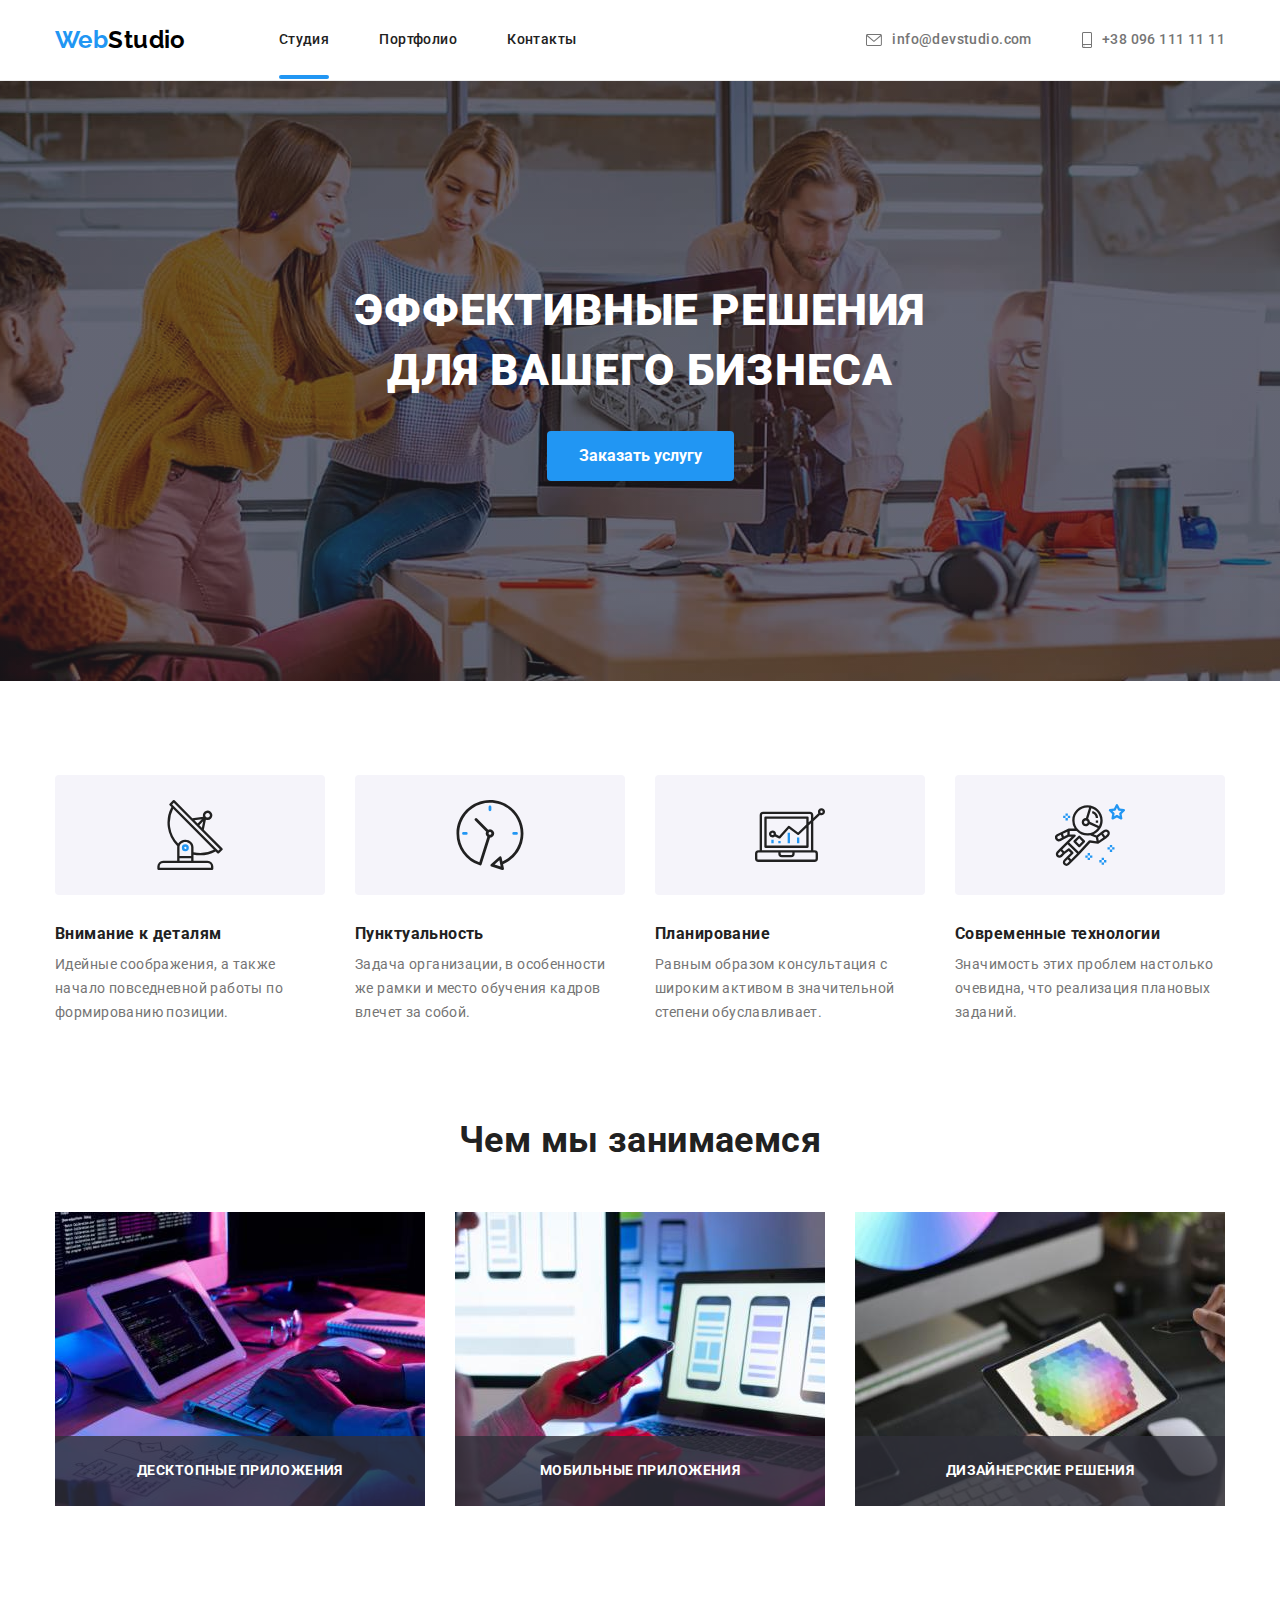
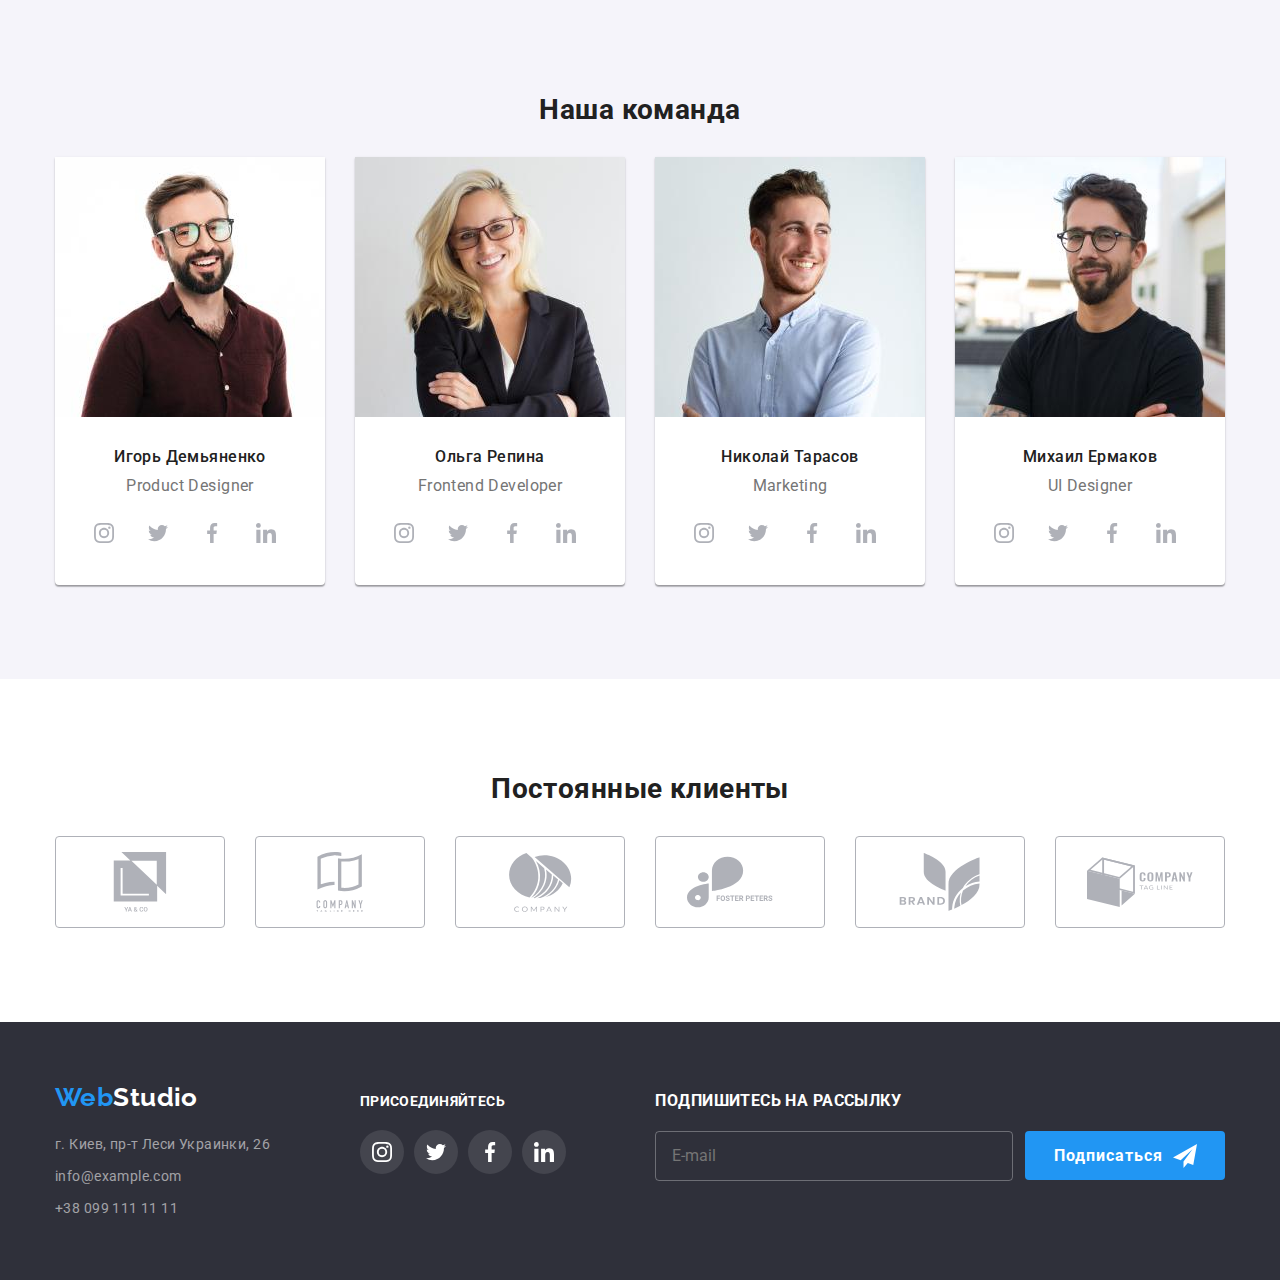
==== commit 3172591c: "Доделаная дз8" ====
--- a/index.html
+++ b/index.html
@@ -16,11 +16,63 @@
         <div class="container header-container">
             <nav class="header-navigation">
                 <a href="./index.html" class="header-logo__web">Web<span class="header-logo__studio">Studio</span></a>
-                <button>
-                    <svg class="header-menu" width="24" height="16">
-                        <use href="./images/icons.svg#icon-menu"></use>
-                    </svg>
-                </button>
+                <div class="header-menu">
+                    <button type="button" class="header-menu__hidden header-menu__button-open" data-menu-open>
+                        <svg class="header-navigation__icon" width="24" height="16">
+                            <use href="./images/icons.svg#icon-menu"></use>
+                        </svg>
+                    </button>
+                </div>
+                <div class="menu header-menu__hidden is-hidden" data-menu>
+                    <div class="container">
+                        <div class="menu-top">
+                            <button type="button" class="menu__button-close" data-menu-close>
+                                <svg class="menu__icon" width="19" height="19">
+                                    <use href="./images/icons.svg#icon-close"></use>
+                                </svg>
+                            </button>
+                            <ul class="menu-list">
+                                <li class="menu-list__item">
+                                    <a href="./index.html" class="menu-list__link active-link">Студия</a>
+                                </li>
+                                <li class="menu-list__item">
+                                    <a href="./portfolio.html" class="menu-list__link">Портфолио</a>
+                                </li>
+                                <li class="menu-list__item">
+                                    <a href="#" class="menu-list__link">Контакты</a>
+                                </li>
+                            </ul>
+                        </div>
+                        <div class="menu-bottom">
+                            <ul class="menu-contacts-list">
+                                <li class="menu-contacts-list__item">
+                                    <a href="tel:+380961111111" class="menu-contacts-list__link">
+                                        +38 096 111 11 11
+                                    </a>
+                                </li>
+                                <li class="menu-contacts-list__item">
+                                    <a href="mailto:info@devstudio.com" class="menu-contacts-list__link-mail">
+                                        info@devstudio.com
+                                    </a>
+                                </li>  
+                            </ul>
+                            <ul class="menu-social-list">
+                                <li class="menu-social-list__item">
+                                    <a href="#" class="menu-social-list__link">Instagram</a>
+                                </li>
+                                <li class="menu-social-list__item">
+                                    <a href="#" class="menu-social-list__link">Twitter</a>
+                                </li>
+                                <li class="menu-social-list__item">
+                                    <a href="#" class="menu-social-list__link">Facebook</a>
+                                </li>
+                                <li class="menu-social-list__item">
+                                    <a href="#" class="menu-social-list__link">LinkedIn</a>
+                                </li>
+                            </ul>
+                        </div>
+                    </div>
+                </div>
                 <ul class="header-nav hidden-header">
                     <li class="header-nav__item">
                         <a href="./index.html" class="header-nav__link active">Студия</a>
@@ -621,5 +673,6 @@
         </div>
     </div>
     <script src="./js/modal.js"></script>
+    <script src="./js/mobile-menu.js"></script>
 </body>
 </html>--- a/css/main.min.css
+++ b/css/main.min.css
@@ -1,2 +1,2 @@
-h1,h2,h3,h4,h5,h6,p{margin:0}ul{list-style:none;padding-left:0;margin:0}img{display:block;max-width:100%;height:auto}button{cursor:pointer;font-family:inherit}body{max-width:1600px;font-family:"Roboto", sans-serif;font-size:14px;background-color:var(--background-color);color:var(--text-color);letter-spacing:0.03em}.container{width:100%;margin-left:auto;margin-right:auto}@media screen and (min-width: 480px){.container{width:450px}}@media screen and (min-width: 768px){.container{width:768px;padding-right:15px;padding-left:15px}}@media screen and (min-width: 1200px){.container{width:1200px}}:root{--text-color: #212121;--logo-color: #2196f3;--nav-hover-color: #2196f3;--title-color: #ffffff;--background-color: #ffffff;--our-team-background-color: #f5f4fa;--contacts-color: #757575;--headerlogo-color: #000000;--hero-background-color: #2f303a;--button-background-color: #2196f3;--button-color: #ffffff;--portfolio-text-color: #757575;--footer-background-color: #2f303a;--footer-logo-color: #ffffff;--address-footer-color: #ffffff90;--address-item-footer-color: #ffffff;--portfolio-button-background-color: #f5f4fa}.visually-hidden{position:absolute;white-space:nowrap;width:1px;height:1px;overflow:hidden;border:0;padding:0;clip:rect(0 0 0 0);clip-path:inset(50%);margin:-1px}@media screen and (max-width: 1199px){.hidden-employment{position:absolute;white-space:nowrap;width:1px;height:1px;overflow:hidden;border:0;padding:0;clip:rect(0 0 0 0);clip-path:inset(50%);margin:-1px}}@media screen and (max-width: 767px){.hidden-header{position:absolute;white-space:nowrap;width:1px;height:1px;overflow:hidden;border:0;padding:0;clip:rect(0 0 0 0);clip-path:inset(50%);margin:-1px}}.section{padding-top:60px;padding-bottom:60px}@media screen and (min-width: 1200px){.section{padding-top:94px;padding-bottom:94px}}@media screen and (min-width: 1200px){.feature-correct-section{padding-bottom:0}}.team-correct-section{background-color:var(--our-team-background-color)}.header{border-bottom:1px solid #ececec}@media screen and (min-width: 768px){.header-container{align-items:center;display:flex;justify-content:space-between}}.header-navigation{display:flex}.header-logo__web{padding:16px 0;font-family:Raleway;font-weight:700;font-size:24px;line-height:1.16;color:var(--logo-color);text-decoration:none}@media screen and (min-width: 768px){.header-logo__web{padding:26px 0}}.header-logo__studio{color:var(--headerlogo-color)}.header-nav{margin-left:88px;display:flex;font-weight:500;line-height:1.1}@media screen and (min-width: 1200px){.header-nav{margin-left:93px}}.header-nav__item:not(:last-child){margin-right:50px}.header-nav__link{position:relative;transition:color 250ms cubic-bezier(0.4, 0, 0.2, 1);display:block;padding-top:32px;padding-bottom:32px;text-decoration:none;color:var(--text-color)}.header-nav__link:hover,.header-nav__link:focus{color:var(--nav-hover-color)}.active::after{content:"";width:100%;height:4px;background-color:var(--nav-hover-color);border-radius:2px;position:absolute;bottom:0;left:0}.contacts{font-weight:500;line-height:1.1;color:var(--contacts-color)}@media screen and (min-width: 1200px){.contacts{display:flex}}.contacts__item{display:flex;align-items:center;margin-bottom:10px}.contacts__item:last-child{margin-bottom:0}@media screen and (min-width: 1200px){.contacts__item{justify-content:center;margin-bottom:0}.contacts__item:nth-last-child(2n){margin-right:50px}}.contacts__link{transition:color 250ms cubic-bezier(0.4, 0, 0.2, 1);display:flex;justify-content:center;align-items:center;font-weight:500;line-height:1.1;color:var(--contacts-color);text-decoration:none}.contacts__link:hover,.contacts__link:focus{color:var(--logo-color)}.contacts__link:hover .contacts__icon-mail,.contacts__link:focus .contacts__icon-mail{fill:var(--button-background-color)}.contacts__link:hover .contacts__icon-smartphone,.contacts__link:focus .contacts__icon-smartphone{fill:var(--button-background-color)}@media screen and (min-width: 1200px){.contacts__link{padding:32px 0}}.contacts__icon-mail,.contacts__icon-smartphone{margin-right:10px;fill:var(--contacts-color);transition:fill 250ms cubic-bezier(0.4, 0, 0.2, 1)}.hero-section{padding-top:118px;padding-bottom:118px;background-color:var(--hero-background-color);letter-spacing:0.06em;margin-left:auto;margin-right:auto;max-width:480px;height:400px;background-image:linear-gradient(to right, rgba(47,48,58,0.4), rgba(47,48,58,0.4)),url(../images/titleimgmb.jpg);background-repeat:no-repeat;background-size:cover;background-position:center}@media (min-device-pixel-ratio: 2), (min-resolution: 192dpi), (min-resolution: 2dppx){.hero-section{background-image:linear-gradient(to right, rgba(47,48,58,0.4), rgba(47,48,58,0.4)),url(../images/titleimg2xmb.jpg)}}@media screen and (min-width: 768px){.hero-section{max-width:768px;background-image:linear-gradient(to right, rgba(47,48,58,0.4), rgba(47,48,58,0.4)),url(../images/titleimgtable.jpg)}}@media screen and (min-width: 768px) and (min-device-pixel-ratio: 2), screen and (min-width: 768px) and (min-resolution: 192dpi), screen and (min-width: 768px) and (min-resolution: 2dppx){.hero-section{background-image:linear-gradient(to right, rgba(47,48,58,0.4), rgba(47,48,58,0.4)),url(../images/titleimg2xtable.jpg)}}@media screen and (min-width: 1200px){.hero-section{padding-top:200px;padding-bottom:200px;max-width:1600px;min-height:600px;background-image:linear-gradient(to right, rgba(47,48,58,0.4), rgba(47,48,58,0.4)),url(../images/titleimg.jpg)}}@media screen and (min-width: 1200px) and (min-device-pixel-ratio: 2), screen and (min-width: 1200px) and (min-resolution: 192dpi), screen and (min-width: 1200px) and (min-resolution: 2dppx){.hero-section{background-image:linear-gradient(to right, rgba(47,48,58,0.4), rgba(47,48,58,0.4)),url(../images/titleimg2x.jpg)}}.hero{display:flex;flex-direction:column;align-items:center;justify-content:center}.hero__title{padding-right:30px;padding-left:30px;text-align:center;font-weight:900;font-size:26px;line-height:1.61;text-transform:uppercase;color:var(--title-color)}@media screen and (min-width: 768px){.hero__title{padding-right:174px;padding-left:174px}}@media screen and (min-width: 1200px){.hero__title{padding-right:252px;padding-left:252px;font-size:44px;line-height:1.36}}.hero__button{transition:box-shadow 250ms cubic-bezier(0.4, 0, 0.2, 1),transform 250ms cubic-bezier(0.4, 0, 0.2, 1);padding:10px 32px;border-radius:4px;border-style:none;margin-top:30px;font-weight:bold;font-size:16px;line-height:1.9;background-color:var(--button-background-color);color:var(--button-color)}.hero__button:hover,.hero__button:focus{box-shadow:0px 4px 4px rgba(0,0,0,0.15);transform:scale(1.02)}@media screen and (min-width: 768px){.feature{display:flex;flex-wrap:wrap;margin-left:-30px}}.feature__item{margin-bottom:30px}.feature__item:last-child{margin-bottom:0}@media screen and (min-width: 768px){.feature__item{flex-basis:calc(100% / 2 - 30px);margin-left:30px}}@media screen and (min-width: 1200px){.feature__item{flex-basis:calc(100% / 4 - 30px);margin-bottom:0}}.feature__icon-container{background-color:#f5f4fa;border-radius:4px;margin-bottom:30px;height:120px;display:flex;justify-content:center;align-items:center}.feature__title{font-weight:bold;line-height:1.1;margin-bottom:10px}.feature__text{line-height:1.71;color:var(--contacts-color)}.employment__title{margin-bottom:50px;text-align:center;font-weight:bold;font-size:36px;line-height:1.2}.employment__list{display:flex}.employment__item{position:relative;margin-right:30px}.employment__item:last-child{margin-right:0}.employment__text{position:absolute;bottom:0;left:0;width:100%;min-height:70px;padding:27px 0;font-weight:bold;line-height:1.14;text-align:center;text-transform:uppercase;background-color:rgba(47,48,58,0.8);color:var(--title-color)}.team__title{text-align:center;font-weight:700;font-size:28px;line-height:1.17}@media screen and (min-width: 768px){.team__list{display:flex;flex-wrap:wrap;margin-left:-30px}}.team__item{text-align:center;margin-top:30px;padding-bottom:30px;background-color:var(--background-color);box-shadow:0px 1px 3px rgba(0,0,0,0.12),0px 1px 1px rgba(0,0,0,0.14),0px 2px 1px rgba(0,0,0,0.2);border-radius:0px 0px 4px 4px}.team__item img{width:100%}@media screen and (min-width: 768px){.team__item{flex-basis:calc(100% / 2 - 30px);margin-left:30px}}@media screen and (min-width: 1200px){.team__item{flex-basis:calc(100% / 4 - 30px);margin-bottom:0}}.team__subtitle{margin-top:30px;margin-bottom:10px;font-weight:500;font-size:16px;line-height:1.2}.team__text{margin-bottom:16px;font-size:16px;line-height:1.2;color:var(--contacts-color)}.social-list{display:flex;justify-content:center;align-items:center}.social-list__item{display:flex;width:44px;height:44px;margin-right:10px}.social-list__item:last-child{margin-right:10px}.social-list__link{transition:background-color 250ms cubic-bezier(0.4, 0, 0.2, 1);display:flex;justify-content:center;align-items:center;background-color:var(--background-color);border-radius:50%;width:100%;width:100%}.social-list__link:hover,.social-list__link:focus{background-color:#2196f3}.social-list__link:hover .social-list__icon,.social-list__link:focus .social-list__icon{fill:var(--background-color)}.social-list__icon{transition:fill 250ms cubic-bezier(0.4, 0, 0.2, 1);fill:#afb1b8}.clients__title{font-weight:700;font-size:28px;line-height:1.17;text-align:center;color:var(--text-color);margin-bottom:30px}.clients__list{display:flex;flex-wrap:wrap;margin-left:-30px;margin-bottom:-30px}.clients__item{width:210px;height:92px;flex-basis:calc(100% / 2 - 30px);margin-left:30px;margin-bottom:30px}@media screen and (min-width: 768px){.clients__item{flex-basis:calc(100% / 3 - 30px);margin-left:30px}}@media screen and (min-width: 1200px){.clients__item{flex-basis:calc(100% / 6 - 30px)}}.clients__link{transition:border-color 250ms cubic-bezier(0.4, 0, 0.2, 1);display:flex;justify-content:center;align-items:center;width:100%;height:100%;border:1px solid #afb1b8;border-radius:4px}.clients__link:hover,.clients__link:focus{border-color:#2196f3}.clients__link:hover .clients__icon,.clients__link:focus .clients__icon{fill:#2196f3}.clients__icon{transition:fill 250ms cubic-bezier(0.4, 0, 0.2, 1);fill:#afb1b8}@media screen and (min-width: 768px){.footer-container-main{display:flex;flex-wrap:wrap;justify-content:space-around}}@media screen and (min-width: 1200px){.footer-container-main{align-items:baseline;justify-content:space-between}}@media screen and (min-width: 1200px){.footer-container{display:flex;flex-direction:column}}.footer{padding-top:60px;padding-bottom:60px;background-color:var(--footer-background-color)}.footer-logo__web{font-family:Raleway;font-weight:bold;font-size:26px;line-height:1.2;color:var(--button-background-color);text-decoration:none;display:flex;justify-content:center;align-items:center}@media screen and (min-width: 1200px){.footer-logo__web{display:unset;justify-content:unset;align-items:unset}}.footer-logo__studio{color:var(--button-color)}.address-list__link{transition:color 250ms cubic-bezier(0.4, 0, 0.2, 1);font-style:normal;line-height:1.7;color:var(--address-footer-color);text-decoration:none}.address-list__link:hover,.address-list__link:focus{color:var(--address-item-footer-color)}.footer-list{margin-top:20px}.address-list__item{display:flex;justify-content:center;align-items:center;margin-bottom:8px}.address-list__item:last-child{margin-bottom:0}@media screen and (min-width: 1200px){.address-list__item{display:flex;justify-content:unset;align-items:unset}}.join-container{display:flex;flex-direction:column;margin-top:60px}@media screen and (min-width: 768px){.join-container{margin-top:0}}@media screen and (min-width: 1200px){.join-container{justify-content:center}}.join-container__title{font-weight:700;font-size:14px;line-height:1.14;color:var(--background-color);text-align:center}@media screen and (min-width: 1200px){.join-container__title{text-align:unset}}.join-container__list{display:flex;justify-content:center;align-items:center;margin-top:20px}.join-list__item{display:flex;justify-content:center;align-items:center;margin-right:10px;width:44px;height:44px}.join-list__item:last-child{margin-right:0px}@media screen and (min-width: 1200px){.join-list__item{justify-content:unset;align-items:unset}}.join-list__link{transition:background-color 250ms cubic-bezier(0.4, 0, 0.2, 1);display:flex;justify-content:center;align-items:center;width:100%;height:100%;background-color:rgba(255,255,255,0.1);border-radius:50%}.join-list__link:hover,.join-list__link:focus{background-color:#2196f3}.join-list__icon{fill:var(--background-color)}.subscribe-container{margin-top:60px}@media screen and (min-width: 1200px){.subscribe-container{margin-top:0}}@media screen and (min-width: 1200px){.subscribe-container__form{display:flex}}.subscribe-form{display:flex;flex-direction:column;justify-content:center;align-items:center}@media screen and (min-width: 1200px){.subscribe-form{flex-direction:unset}}.subscribe-container__text{text-align:center;margin-bottom:20px;line-height:1.14;text-transform:uppercase;color:var(--button-color)}@media screen and (min-width: 1200px){.subscribe-container__text{text-align:unset}}.subscribe-form__input{width:450px;height:50px;padding:15px 16px;background-color:transparent;border:1px solid rgba(255,255,255,0.3);border-radius:4px;outline:none;font-size:16px;line-height:1.25;color:rgba(255,255,255,0.6)}@media screen and (min-width: 1200px){.subscribe-form__input{width:358px}}.subscribe-form__button{display:flex;align-items:center;margin-top:20px;padding:10px 28px 10px 29px;background-color:var(--button-background-color);color:var(--button-color);border-radius:4px;border:none;text-align:center;font-weight:700;font-size:16px;line-height:1.87;letter-spacing:0.06em;transition:box-shadow 250ms cubic-bezier(0.4, 0, 0.2, 1),transform 250ms cubic-bezier(0.4, 0, 0.2, 1)}.subscribe-form__button:hover,.subscribe-form__button:focus{box-shadow:0px 4px 4px rgba(0,0,0,0.15);transform:scale(1.02)}@media screen and (min-width: 1200px){.subscribe-form__button{margin-left:12px;margin-top:0}}.subscribe-form__icon{margin-left:10px;fill:var(--button-color)}.portfolio-section{padding-top:94px;padding-bottom:94px}.btn-list{display:flex;flex-wrap:wrap;justify-content:center;margin-bottom:54px;font-weight:500;font-size:16px;line-height:1.6}.btn-list__item>.btn-list__button{padding:6px 22px;margin-right:8px;font-weight:500;font-size:16px;line-height:1.62;text-align:center;color:var(--text-color);background-color:var(--portfolio-button-background-color);border-radius:4px;border-style:none;cursor:pointer}.btn-list__button{transition:background-color 250ms cubic-bezier(0.4, 0, 0.2, 1),color 250ms cubic-bezier(0.4, 0, 0.2, 1),box-shadow 250ms cubic-bezier(0.4, 0, 0.2, 1)}.btn-list__button:hover,.btn-list__button:focus{background-color:var(--button-background-color);color:var(--button-color);box-shadow:0px 3px 1px rgba(0,0,0,0.1),0px 1px 2px rgba(0,0,0,0.08),0px 2px 2px rgba(0,0,0,0.12)}.portfolio-list{display:flex;flex-wrap:wrap}.portfolio-list__item{margin-right:30px;margin-bottom:30px}.portfolio-list__item:last-child{margin-right:0}.portfolio-list__item:nth-child(3n){margin-right:0}.portfolio-list__item:nth-last-child(-n+3){margin-bottom:0}.portfolio-list__item:hover .portfolio-list__top-text{transform:translateY(0)}.portfolio-list__link{transition:box-shadow 250ms cubic-bezier(0.4, 0, 0.2, 1);display:block;text-decoration:none}.portfolio-list__link:hover,.portfolio-list__link:focus{box-shadow:0px 1px 1px rgba(0,0,0,0.12),0px 4px 4px rgba(0,0,0,0.06),1px 4px 6px rgba(0,0,0,0.16)}.portfolio-list__wrap{position:relative;overflow:hidden}.portfolio-list__top-text{position:absolute;transition:transform 250ms cubic-bezier(0.4, 0, 0.2, 1);transform:translateY(101%);top:0;left:0;padding:63px 24px;height:100%;background-color:rgba(33,150,243,0.9);font-size:18px;line-height:1.55;color:var(--title-color)}.portfolio-list__top-text:hover,.portfolio-list__top-text:focus{opacity:1}.portfolio-list__text-container{padding:20px 24px;border-bottom:1px solid #eeeeee;border-left:1px solid #eeeeee;border-right:1px solid #eeeeee}.portfolio-list__title{margin-bottom:4px;font-weight:bold;font-size:18px;line-height:2;color:var(--text-color)}.portfolio-list__text{font-size:16px;line-height:1.9;color:var(--portfolio-text-color)}.backdrop{position:fixed;top:0;left:0;transition:opacity 500ms linear, visibility 500ms linear;width:100vw;height:100vh;background-color:rgba(0,0,0,0.2)}.backdrop.is-hidden .modal{transform:rotate(70deg);transition:transform 500ms linear}.modal{position:absolute;top:50%;left:50%;transform-origin:bottom left;transform:translate(-50%, -50%);width:528px;min-height:581px;background-color:var(--background-color);box-shadow:0px 1px 3px rgba(0,0,0,0.12),0px 1px 1px rgba(0,0,0,0.14),0px 2px 1px rgba(0,0,0,0.2);border-radius:4px;transition:transform 500ms;padding:40px;display:flex;flex-direction:column;align-content:center}.modal__close{position:absolute;top:8px;right:8px;width:30px;height:30px;background-color:transparent;border:1px solid rgba(0,0,0,0.1);border-radius:50%;display:flex;align-items:center;justify-content:center;cursor:pointer;transition:fill 250ms cubic-bezier(0.4, 0, 0.2, 1)}.modal__close:focus,.modal__close :hover{fill:var(--button-background-color)}.is-hidden{visibility:101%;opacity:0;pointer-events:none}.modal__title{margin-bottom:12px;font-weight:bold;font-size:20px;line-height:1.15;text-align:center;color:var(--text-color)}.modal-form__field{margin-bottom:10px}.modal-form__input{padding-left:42px;width:448px;height:40px;border:1px solid rgba(33,33,33,0.2);border-radius:4px;outline:none;transition:fill 250ms cubic-bezier(0.4, 0, 0.2, 1),border-color 250ms cubic-bezier(0.4, 0, 0.2, 1);line-height:1.14;letter-spacing:0.01em;color:rgba(117,117,117,0.5)}.modal-form__input:focus{border-color:var(--button-background-color)}.modal-form__input:focus+.modal-form__icon{fill:var(--button-background-color)}.modal-form__wrap{position:relative}.modal-form__icon{position:absolute;top:50%;left:12px;transform:translateY(-50%)}.modal-form__label{display:block;margin-bottom:4px;font-size:12px;line-height:1,16;letter-spacing:0.01em;color:var(--contacts-color)}.modal-form__text{width:100%;height:120px;padding:12px 16px;outline:none;font-size:12px;line-height:1,16;letter-spacing:0.01em;color:var(--contacts-color);background-color:transparent;border:1px solid rgba(33,33,33,0.2);border-radius:4px;transition:border-color 250ms cubic-bezier(0.4, 0, 0.2, 1);resize:none}.modal-form__text:focus{border-color:var(--button-background-color)}.checkbox{position:relative;padding:0}.checkbox__policy{line-height:1.71;color:var(--contacts-color);display:flex;align-items:baseline;justify-content:center}.checkbox__item{width:16px;height:15px;border:2px solid #212121;border-radius:2px;display:block;margin-right:8px;margin-top:20px;transition:background-color 250ms cubic-bezier(0.4, 0, 0.2, 1),border 250ms cubic-bezier(0.4, 0, 0.2, 1)}.checkbox__link{line-height:1.71;text-decoration-line:underline;color:var(--nav-hover-color)}.checkbox__icon{position:absolute;top:23px;left:17px;fill:var(--background-color)}.checkbox__input:checked+.checkbox__policy .checkbox__item{background-color:var(--button-background-color);border:none}.modal__button{display:block;font-weight:700;font-size:16px;line-height:1.87;letter-spacing:0.06em;color:var(--button-color);background-color:var(--button-background-color);border-radius:4px;border:none;padding:10px 56px;cursor:pointer;margin:30px auto 0 auto;transition:box-shadow 250ms cubic-bezier(0.4, 0, 0.2, 1)}.modal__button:hover,.modal__button:focus{box-shadow:0px 4px 4px rgba(0,0,0,0.15)}
+h1,h2,h3,h4,h5,h6,p{margin:0}ul{list-style:none;padding-left:0;margin:0}img{display:block;max-width:100%;height:auto}button{cursor:pointer;font-family:inherit}body{max-width:1600px;font-family:"Roboto", sans-serif;font-size:14px;background-color:var(--background-color);color:var(--text-color);letter-spacing:0.03em}.container{width:100%;margin-left:auto;margin-right:auto}@media screen and (min-width: 480px){.container{width:450px}}@media screen and (min-width: 768px){.container{width:768px;padding-right:15px;padding-left:15px}}@media screen and (min-width: 1200px){.container{width:1200px}}:root{--text-color: #212121;--logo-color: #2196f3;--nav-hover-color: #2196f3;--title-color: #ffffff;--background-color: #ffffff;--our-team-background-color: #f5f4fa;--contacts-color: #757575;--headerlogo-color: #000000;--hero-background-color: #2f303a;--button-background-color: #2196f3;--button-color: #ffffff;--portfolio-text-color: #757575;--footer-background-color: #2f303a;--footer-logo-color: #ffffff;--address-footer-color: #ffffff90;--address-item-footer-color: #ffffff;--portfolio-button-background-color: #f5f4fa}.visually-hidden{position:absolute;white-space:nowrap;width:1px;height:1px;overflow:hidden;border:0;padding:0;clip:rect(0 0 0 0);clip-path:inset(50%);margin:-1px}@media screen and (max-width: 1199px){.hidden-employment{position:absolute;white-space:nowrap;width:1px;height:1px;overflow:hidden;border:0;padding:0;clip:rect(0 0 0 0);clip-path:inset(50%);margin:-1px}}@media screen and (max-width: 767px){.hidden-header{position:absolute;white-space:nowrap;width:1px;height:1px;overflow:hidden;border:0;padding:0;clip:rect(0 0 0 0);clip-path:inset(50%);margin:-1px}}@media screen and (min-width: 768px){.header-menu__hidden{position:absolute;white-space:nowrap;width:1px;height:1px;overflow:hidden;border:0;padding:0;clip:rect(0 0 0 0);clip-path:inset(50%);margin:-1px}}.section{padding-top:60px;padding-bottom:60px}@media screen and (min-width: 1200px){.section{padding-top:94px;padding-bottom:94px}}@media screen and (min-width: 1200px){.feature-correct-section{padding-bottom:0}}.team-correct-section{background-color:var(--our-team-background-color)}.header{border-bottom:1px solid #ececec}@media screen and (min-width: 768px){.header-container{align-items:center;display:flex;justify-content:space-between}}.header-navigation{display:flex}.header-menu{display:flex;justify-content:center;align-items:center;margin-left:auto}@media screen and (max-width: 767px){.header-menu__button-open{transition:fill 250ms cubic-bezier(0.4, 0, 0.2, 1);border:none;background-color:var(--background-color);margin-left:auto;display:block;justify-content:center;align-items:center}.header-menu__button-open:hover,.header-menu__button-open:focus{fill:var(--button-background-color)}}.header-logo__web{padding:16px 0;font-family:Raleway;font-weight:700;font-size:24px;line-height:1.16;color:var(--logo-color);text-decoration:none}@media screen and (min-width: 768px){.header-logo__web{padding:26px 0}}.header-logo__studio{color:var(--headerlogo-color)}.menu{position:fixed;top:0;left:0;transition:opacity 500ms linear, visibility 500ms linear;background-color:var(--background-color);width:100vw;height:100vh;z-index:5;overflow:auto;padding-top:48px;padding-left:40px}.menu .container{height:100%;display:flex;flex-direction:column;justify-content:space-between}.menu__button-close{position:absolute;width:40px;height:40px;padding:0;top:10px;right:15px;display:block;justify-content:center;align-items:center;transition:fill 250ms cubic-bezier(0.4, 0, 0.2, 1);border:none;background-color:var(--background-color)}.menu__button-close:hover,.menu__button-close:focus{fill:var(--button-background-color)}.menu-list__item{margin-bottom:32px}.menu-list__item:last-child{margin-bottom:0}.menu-list__link{text-decoration:none;font-weight:500;font-size:40px;line-height:1.17;letter-spacing:0.02em;color:var(--text-color)}.menu-contacts-list__item{margin-bottom:32px}.menu-contacts-list__item:last-child{margin-bottom:0}.menu-contacts-list__link{font-weight:500;font-size:34px;line-height:1.17;letter-spacing:0.02em;color:var(--logo-color);text-decoration:none}.menu-contacts-list__link-mail{font-weight:500;font-size:24px;line-height:1.16;letter-spacing:0.02em;color:var(--contacts-color);text-decoration:none}.menu-social-list{display:flex;flex-wrap:wrap;justify-content:space-between}.menu-social-list__item{margin-top:64px}.menu-social-list__link{font-weight:500;font-size:18px;line-height:1.22;letter-spacing:0.02em;color:var(--nav-hover-color);text-decoration:none}.header-nav{margin-left:88px;display:flex;font-weight:500;line-height:1.1}@media screen and (min-width: 1200px){.header-nav{margin-left:93px}}.header-nav__item:not(:last-child){margin-right:50px}.header-nav__link{position:relative;transition:color 250ms cubic-bezier(0.4, 0, 0.2, 1);display:block;padding-top:32px;padding-bottom:32px;text-decoration:none;color:var(--text-color)}.header-nav__link:hover,.header-nav__link:focus{color:var(--nav-hover-color)}.active::after{content:"";width:100%;height:4px;background-color:var(--nav-hover-color);border-radius:2px;position:absolute;bottom:0;left:0}.active-link{color:var(--nav-hover-color)}.contacts{font-weight:500;line-height:1.1;color:var(--contacts-color)}@media screen and (min-width: 1200px){.contacts{display:flex}}.contacts__item{display:flex;align-items:center;margin-bottom:10px}.contacts__item:last-child{margin-bottom:0}@media screen and (min-width: 1200px){.contacts__item{justify-content:center;margin-bottom:0}.contacts__item:nth-last-child(2n){margin-right:50px}}.contacts__link{transition:color 250ms cubic-bezier(0.4, 0, 0.2, 1);display:flex;justify-content:center;align-items:center;font-weight:500;line-height:1.1;color:var(--contacts-color);text-decoration:none}.contacts__link:hover,.contacts__link:focus{color:var(--logo-color)}.contacts__link:hover .contacts__icon-mail,.contacts__link:focus .contacts__icon-mail{fill:var(--button-background-color)}.contacts__link:hover .contacts__icon-smartphone,.contacts__link:focus .contacts__icon-smartphone{fill:var(--button-background-color)}@media screen and (min-width: 1200px){.contacts__link{padding:32px 0}}.contacts__icon-mail,.contacts__icon-smartphone{margin-right:10px;fill:var(--contacts-color);transition:fill 250ms cubic-bezier(0.4, 0, 0.2, 1)}.hero-section{padding-top:118px;padding-bottom:118px;background-color:var(--hero-background-color);letter-spacing:0.06em;margin-left:auto;margin-right:auto;max-width:480px;height:400px;background-image:linear-gradient(to right, rgba(47,48,58,0.4), rgba(47,48,58,0.4)),url(../images/titleimgmb.jpg);background-repeat:no-repeat;background-size:cover;background-position:center}@media (min-device-pixel-ratio: 2), (min-resolution: 192dpi), (min-resolution: 2dppx){.hero-section{background-image:linear-gradient(to right, rgba(47,48,58,0.4), rgba(47,48,58,0.4)),url(../images/titleimg2xmb.jpg)}}@media screen and (min-width: 768px){.hero-section{max-width:768px;background-image:linear-gradient(to right, rgba(47,48,58,0.4), rgba(47,48,58,0.4)),url(../images/titleimgtable.jpg)}}@media screen and (min-width: 768px) and (min-device-pixel-ratio: 2), screen and (min-width: 768px) and (min-resolution: 192dpi), screen and (min-width: 768px) and (min-resolution: 2dppx){.hero-section{background-image:linear-gradient(to right, rgba(47,48,58,0.4), rgba(47,48,58,0.4)),url(../images/titleimg2xtable.jpg)}}@media screen and (min-width: 1200px){.hero-section{padding-top:200px;padding-bottom:200px;max-width:1600px;min-height:600px;background-image:linear-gradient(to right, rgba(47,48,58,0.4), rgba(47,48,58,0.4)),url(../images/titleimg.jpg)}}@media screen and (min-width: 1200px) and (min-device-pixel-ratio: 2), screen and (min-width: 1200px) and (min-resolution: 192dpi), screen and (min-width: 1200px) and (min-resolution: 2dppx){.hero-section{background-image:linear-gradient(to right, rgba(47,48,58,0.4), rgba(47,48,58,0.4)),url(../images/titleimg2x.jpg)}}.hero{display:flex;flex-direction:column;align-items:center;justify-content:center}.hero__title{padding-right:30px;padding-left:30px;text-align:center;font-weight:900;font-size:26px;line-height:1.61;text-transform:uppercase;color:var(--title-color)}@media screen and (min-width: 768px){.hero__title{padding-right:174px;padding-left:174px}}@media screen and (min-width: 1200px){.hero__title{padding-right:252px;padding-left:252px;font-size:44px;line-height:1.36}}.hero__button{transition:box-shadow 250ms cubic-bezier(0.4, 0, 0.2, 1),transform 250ms cubic-bezier(0.4, 0, 0.2, 1);padding:10px 32px;border-radius:4px;border-style:none;margin-top:30px;font-weight:bold;font-size:16px;line-height:1.9;background-color:var(--button-background-color);color:var(--button-color)}.hero__button:hover,.hero__button:focus{box-shadow:0px 4px 4px rgba(0,0,0,0.15);transform:scale(1.02)}@media screen and (min-width: 768px){.feature{display:flex;flex-wrap:wrap;margin-left:-30px}}.feature__item{margin-bottom:30px}.feature__item:last-child{margin-bottom:0}@media screen and (min-width: 768px){.feature__item{flex-basis:calc(100% / 2 - 30px);margin-left:30px}}@media screen and (min-width: 1200px){.feature__item{flex-basis:calc(100% / 4 - 30px);margin-bottom:0}}.feature__icon-container{background-color:#f5f4fa;border-radius:4px;margin-bottom:30px;height:120px;display:flex;justify-content:center;align-items:center}.feature__title{font-weight:bold;line-height:1.1;margin-bottom:10px}.feature__text{line-height:1.71;color:var(--contacts-color)}.employment__title{margin-bottom:50px;text-align:center;font-weight:bold;font-size:36px;line-height:1.2}.employment__list{display:flex}.employment__item{position:relative;margin-right:30px}.employment__item:last-child{margin-right:0}.employment__text{position:absolute;bottom:0;left:0;width:100%;min-height:70px;padding:27px 0;font-weight:bold;line-height:1.14;text-align:center;text-transform:uppercase;background-color:rgba(47,48,58,0.8);color:var(--title-color)}.team__title{text-align:center;font-weight:700;font-size:28px;line-height:1.17}@media screen and (min-width: 768px){.team__list{display:flex;flex-wrap:wrap;margin-left:-30px}}.team__item{text-align:center;margin-top:30px;padding-bottom:30px;background-color:var(--background-color);box-shadow:0px 1px 3px rgba(0,0,0,0.12),0px 1px 1px rgba(0,0,0,0.14),0px 2px 1px rgba(0,0,0,0.2);border-radius:0px 0px 4px 4px}.team__item img{width:100%}@media screen and (min-width: 768px){.team__item{flex-basis:calc(100% / 2 - 30px);margin-left:30px}}@media screen and (min-width: 1200px){.team__item{flex-basis:calc(100% / 4 - 30px);margin-bottom:0}}.team__subtitle{margin-top:30px;margin-bottom:10px;font-weight:500;font-size:16px;line-height:1.2}.team__text{margin-bottom:16px;font-size:16px;line-height:1.2;color:var(--contacts-color)}.social-list{display:flex;justify-content:center;align-items:center}.social-list__item{display:flex;width:44px;height:44px;margin-right:10px}.social-list__item:last-child{margin-right:10px}.social-list__link{transition:background-color 250ms cubic-bezier(0.4, 0, 0.2, 1);display:flex;justify-content:center;align-items:center;background-color:var(--background-color);border-radius:50%;width:100%;width:100%}.social-list__link:hover,.social-list__link:focus{background-color:#2196f3}.social-list__link:hover .social-list__icon,.social-list__link:focus .social-list__icon{fill:var(--background-color)}.social-list__icon{transition:fill 250ms cubic-bezier(0.4, 0, 0.2, 1);fill:#afb1b8}.clients__title{font-weight:700;font-size:28px;line-height:1.17;text-align:center;color:var(--text-color);margin-bottom:30px}.clients__list{display:flex;flex-wrap:wrap;margin-left:-30px;margin-bottom:-30px}.clients__item{width:210px;height:92px;flex-basis:calc(100% / 2 - 30px);margin-left:30px;margin-bottom:30px}@media screen and (min-width: 768px){.clients__item{flex-basis:calc(100% / 3 - 30px);margin-left:30px}}@media screen and (min-width: 1200px){.clients__item{flex-basis:calc(100% / 6 - 30px)}}.clients__link{transition:border-color 250ms cubic-bezier(0.4, 0, 0.2, 1);display:flex;justify-content:center;align-items:center;width:100%;height:100%;border:1px solid #afb1b8;border-radius:4px}.clients__link:hover,.clients__link:focus{border-color:#2196f3}.clients__link:hover .clients__icon,.clients__link:focus .clients__icon{fill:#2196f3}.clients__icon{transition:fill 250ms cubic-bezier(0.4, 0, 0.2, 1);fill:#afb1b8}@media screen and (min-width: 768px){.footer-container-main{display:flex;flex-wrap:wrap;justify-content:space-around}}@media screen and (min-width: 1200px){.footer-container-main{align-items:baseline;justify-content:space-between}}@media screen and (min-width: 1200px){.footer-container{display:flex;flex-direction:column}}.footer{padding-top:60px;padding-bottom:60px;background-color:var(--footer-background-color)}.footer-logo__web{font-family:Raleway;font-weight:bold;font-size:26px;line-height:1.2;color:var(--button-background-color);text-decoration:none;display:flex;justify-content:center;align-items:center}@media screen and (min-width: 1200px){.footer-logo__web{display:unset;justify-content:unset;align-items:unset}}.footer-logo__studio{color:var(--button-color)}.address-list__link{transition:color 250ms cubic-bezier(0.4, 0, 0.2, 1);font-style:normal;line-height:1.7;color:var(--address-footer-color);text-decoration:none}.address-list__link:hover,.address-list__link:focus{color:var(--address-item-footer-color)}.footer-list{margin-top:20px}.address-list__item{display:flex;justify-content:center;align-items:center;margin-bottom:8px}.address-list__item:last-child{margin-bottom:0}@media screen and (min-width: 1200px){.address-list__item{display:flex;justify-content:unset;align-items:unset}}.join-container{display:flex;flex-direction:column;margin-top:60px}@media screen and (min-width: 768px){.join-container{margin-top:0}}@media screen and (min-width: 1200px){.join-container{justify-content:center}}.join-container__title{font-weight:700;font-size:14px;line-height:1.14;color:var(--background-color);text-align:center}@media screen and (min-width: 1200px){.join-container__title{text-align:unset}}.join-container__list{display:flex;justify-content:center;align-items:center;margin-top:20px}.join-list__item{display:flex;justify-content:center;align-items:center;margin-right:10px;width:44px;height:44px}.join-list__item:last-child{margin-right:0px}@media screen and (min-width: 1200px){.join-list__item{justify-content:unset;align-items:unset}}.join-list__link{transition:background-color 250ms cubic-bezier(0.4, 0, 0.2, 1);display:flex;justify-content:center;align-items:center;width:100%;height:100%;background-color:rgba(255,255,255,0.1);border-radius:50%}.join-list__link:hover,.join-list__link:focus{background-color:#2196f3}.join-list__icon{fill:var(--background-color)}.subscribe-container{margin-top:60px}@media screen and (min-width: 1200px){.subscribe-container{margin-top:0}}@media screen and (min-width: 1200px){.subscribe-container__form{display:flex}}.subscribe-form{display:flex;flex-direction:column;justify-content:center;align-items:center}@media screen and (min-width: 1200px){.subscribe-form{flex-direction:unset}}.subscribe-container__text{text-align:center;margin-bottom:20px;line-height:1.14;text-transform:uppercase;color:var(--button-color)}@media screen and (min-width: 1200px){.subscribe-container__text{text-align:unset}}.subscribe-form__input{width:450px;height:50px;padding:15px 16px;background-color:transparent;border:1px solid rgba(255,255,255,0.3);border-radius:4px;outline:none;font-size:16px;line-height:1.25;color:rgba(255,255,255,0.6)}@media screen and (min-width: 320px){.subscribe-form__input{width:290px}}@media screen and (min-width: 480px){.subscribe-form__input{width:450px}}@media screen and (min-width: 1200px){.subscribe-form__input{width:358px}}.subscribe-form__button{display:flex;align-items:center;margin-top:20px;padding:10px 28px 10px 29px;background-color:var(--button-background-color);color:var(--button-color);border-radius:4px;border:none;text-align:center;font-weight:700;font-size:16px;line-height:1.87;letter-spacing:0.06em;transition:box-shadow 250ms cubic-bezier(0.4, 0, 0.2, 1),transform 250ms cubic-bezier(0.4, 0, 0.2, 1)}.subscribe-form__button:hover,.subscribe-form__button:focus{box-shadow:0px 4px 4px rgba(0,0,0,0.15);transform:scale(1.02)}@media screen and (min-width: 1200px){.subscribe-form__button{margin-left:12px;margin-top:0}}.subscribe-form__icon{margin-left:10px;fill:var(--button-color)}.portfolio-section{padding-top:60px;padding-bottom:60px}.btn-list{display:flex;flex-wrap:wrap;margin-bottom:40px;font-weight:500;font-size:16px;line-height:1.6}@media screen and (min-width: 768px){.btn-list{justify-content:center;margin-bottom:30px}}@media screen and (min-width: 768px){.btn-list{margin-bottom:54px}}.btn-list__item{margin-bottom:15px}.btn-list__item:last-of-type{margin-bottom:0}@media screen and (min-width: 768px){.btn-list__item{margin-bottom:0}}.btn-list__item>.btn-list__button{padding:6px 22px;margin-right:8px;font-weight:500;font-size:16px;line-height:1.62;text-align:center;color:var(--text-color);background-color:var(--portfolio-button-background-color);border-radius:4px;border-style:none;cursor:pointer}.btn-list__button{transition:background-color 250ms cubic-bezier(0.4, 0, 0.2, 1),color 250ms cubic-bezier(0.4, 0, 0.2, 1),box-shadow 250ms cubic-bezier(0.4, 0, 0.2, 1)}.btn-list__button:hover,.btn-list__button:focus{background-color:var(--button-background-color);color:var(--button-color);box-shadow:0px 3px 1px rgba(0,0,0,0.1),0px 1px 2px rgba(0,0,0,0.08),0px 2px 2px rgba(0,0,0,0.12)}.portfolio-list{display:flex;flex-wrap:wrap}@media screen and (min-width: 768px){.portfolio-list{margin-left:-30px}}.portfolio-list__item{margin-bottom:30px}.portfolio-list__item:last-child{margin-bottom:0}.portfolio-list__item:hover .portfolio-list__top-text{transform:translateY(0)}@media screen and (min-width: 768px){.portfolio-list__item{flex-basis:calc(100% / 2 - 30px);margin-left:30px}}@media screen and (min-width: 1200px){.portfolio-list__item{flex-basis:calc(100% / 3 - 30px);margin-left:30px}}.portfolio-list__link{transition:box-shadow 250ms cubic-bezier(0.4, 0, 0.2, 1);display:block;text-decoration:none}.portfolio-list__link:hover,.portfolio-list__link:focus{box-shadow:0px 1px 1px rgba(0,0,0,0.12),0px 4px 4px rgba(0,0,0,0.06),1px 4px 6px rgba(0,0,0,0.16)}.portfolio-list__wrap{position:relative;overflow:hidden}.portfolio-list__top-text{position:absolute;transition:transform 250ms cubic-bezier(0.4, 0, 0.2, 1);transform:translateY(101%);top:0;left:0;padding:63px 24px;height:100%;background-color:rgba(33,150,243,0.9);font-size:18px;line-height:1.55;color:var(--title-color)}.portfolio-list__top-text:hover,.portfolio-list__top-text:focus{opacity:1}.portfolio-list__text-container{padding:20px 24px;border-bottom:1px solid #eeeeee;border-left:1px solid #eeeeee;border-right:1px solid #eeeeee}.portfolio-list__title{margin-bottom:4px;font-weight:bold;font-size:18px;line-height:2;color:var(--text-color)}.portfolio-list__text{font-size:16px;line-height:1.9;color:var(--portfolio-text-color)}.backdrop{position:fixed;top:0;left:0;transition:opacity 500ms linear, visibility 500ms linear;width:100vw;height:100vh;background-color:rgba(0,0,0,0.2);overflow:auto}.backdrop.is-hidden .modal{transform:rotate(70deg);transition:transform 500ms linear}.modal{position:absolute;top:50%;left:50%;transform-origin:bottom left;transform:translate(-50%, -50%);width:450px;height:609px;background-color:var(--background-color);box-shadow:0px 1px 3px rgba(0,0,0,0.12),0px 1px 1px rgba(0,0,0,0.14),0px 2px 1px rgba(0,0,0,0.2);border-radius:4px;transition:transform 500ms;padding:40px;display:flex;flex-direction:column;align-content:center}@media screen and (min-width: 1200px){.modal{width:528px;min-height:581px}}.modal__close{position:absolute;top:8px;right:8px;width:30px;height:30px;background-color:transparent;border:1px solid rgba(0,0,0,0.1);border-radius:50%;display:flex;align-items:center;justify-content:center;cursor:pointer;transition:fill 250ms cubic-bezier(0.4, 0, 0.2, 1)}.modal__close:focus,.modal__close :hover{fill:var(--button-background-color)}.is-hidden{visibility:100%;opacity:0;pointer-events:none}.modal__title{margin-bottom:12px;font-weight:bold;font-size:20px;line-height:1.15;text-align:center;color:var(--text-color)}.modal-form__field{margin-bottom:10px}.modal-form__input{padding-left:42px;width:370px;height:40px;border:1px solid rgba(33,33,33,0.2);border-radius:4px;outline:none;transition:fill 250ms cubic-bezier(0.4, 0, 0.2, 1),border-color 250ms cubic-bezier(0.4, 0, 0.2, 1);line-height:1.14;letter-spacing:0.01em;color:rgba(117,117,117,0.5)}.modal-form__input:focus{border-color:var(--button-background-color)}.modal-form__input:focus+.modal-form__icon{fill:var(--button-background-color)}@media screen and (min-width: 1200px){.modal-form__input{width:448px;height:40px}}.modal-form__wrap{position:relative}.modal-form__icon{position:absolute;top:50%;left:12px;transform:translateY(-50%)}.modal-form__label{display:block;margin-bottom:4px;font-size:12px;line-height:1,16;letter-spacing:0.01em;color:var(--contacts-color)}.modal-form__text{width:100%;height:120px;padding:12px 16px;outline:none;font-size:12px;line-height:1,16;letter-spacing:0.01em;color:var(--contacts-color);background-color:transparent;border:1px solid rgba(33,33,33,0.2);border-radius:4px;transition:border-color 250ms cubic-bezier(0.4, 0, 0.2, 1);resize:none}.modal-form__text:focus{border-color:var(--button-background-color)}.checkbox{position:relative;padding:0}.checkbox__policy{font-size:12px;line-height:1.16;color:var(--contacts-color);display:flex;align-items:baseline;justify-content:center}@media screen and (min-width: 1200px){.checkbox__policy{font-size:14px;line-height:1.71}}.checkbox__item{width:16px;height:15px;border:2px solid #212121;border-radius:2px;display:block;margin-right:8px;margin-top:20px;transition:background-color 250ms cubic-bezier(0.4, 0, 0.2, 1),border 250ms cubic-bezier(0.4, 0, 0.2, 1)}.checkbox__link{line-height:1.71;text-decoration-line:underline;color:var(--nav-hover-color)}.checkbox__icon{position:absolute;top:24px;left:3px;fill:var(--background-color)}@media screen and (min-width: 1200px){.checkbox__icon{top:24px;left:15px}}.checkbox__input:checked+.checkbox__policy .checkbox__item{background-color:var(--button-background-color);border:none}.modal__button{display:block;font-weight:700;font-size:16px;line-height:1.87;letter-spacing:0.06em;color:var(--button-color);background-color:var(--button-background-color);border-radius:4px;border:none;padding:10px 56px;cursor:pointer;margin:30px auto 0 auto;transition:box-shadow 250ms cubic-bezier(0.4, 0, 0.2, 1)}.modal__button:hover,.modal__button:focus{box-shadow:0px 4px 4px rgba(0,0,0,0.15)}
 /*# sourceMappingURL=main.min.css.map */